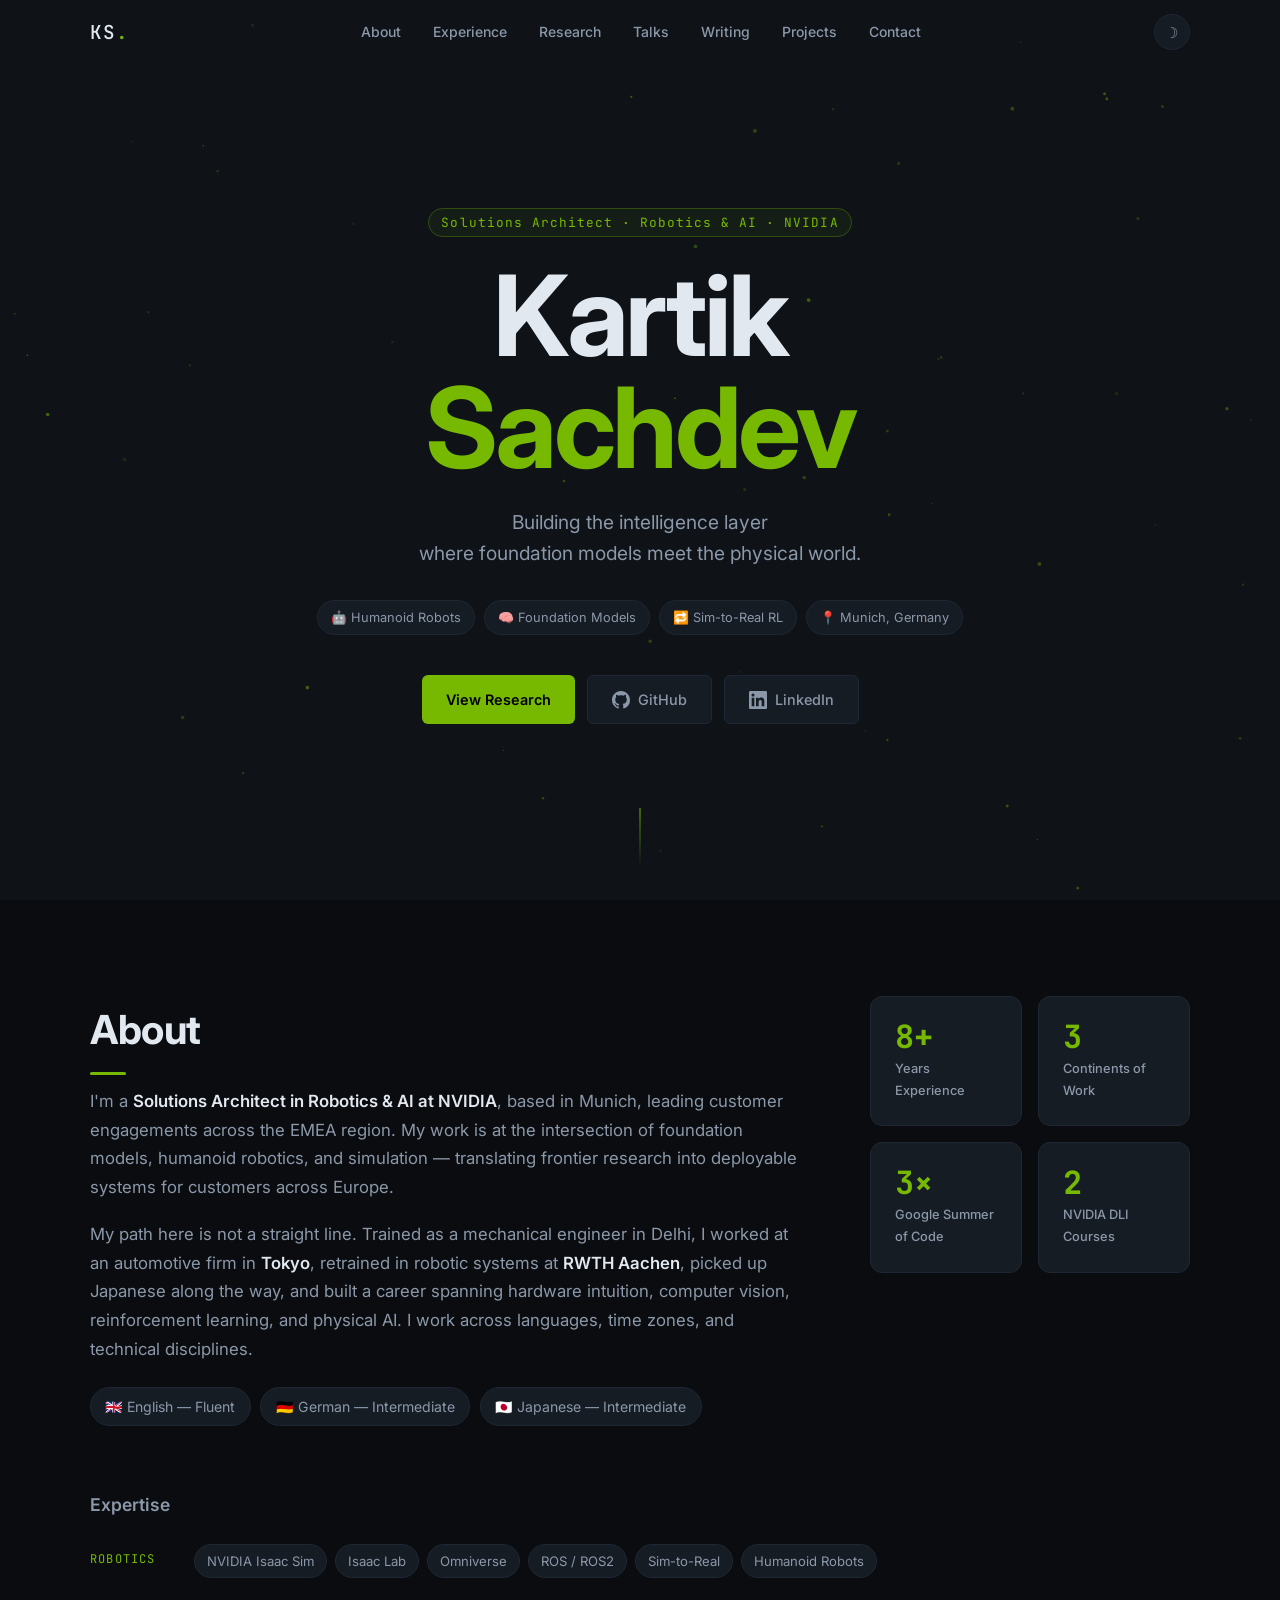
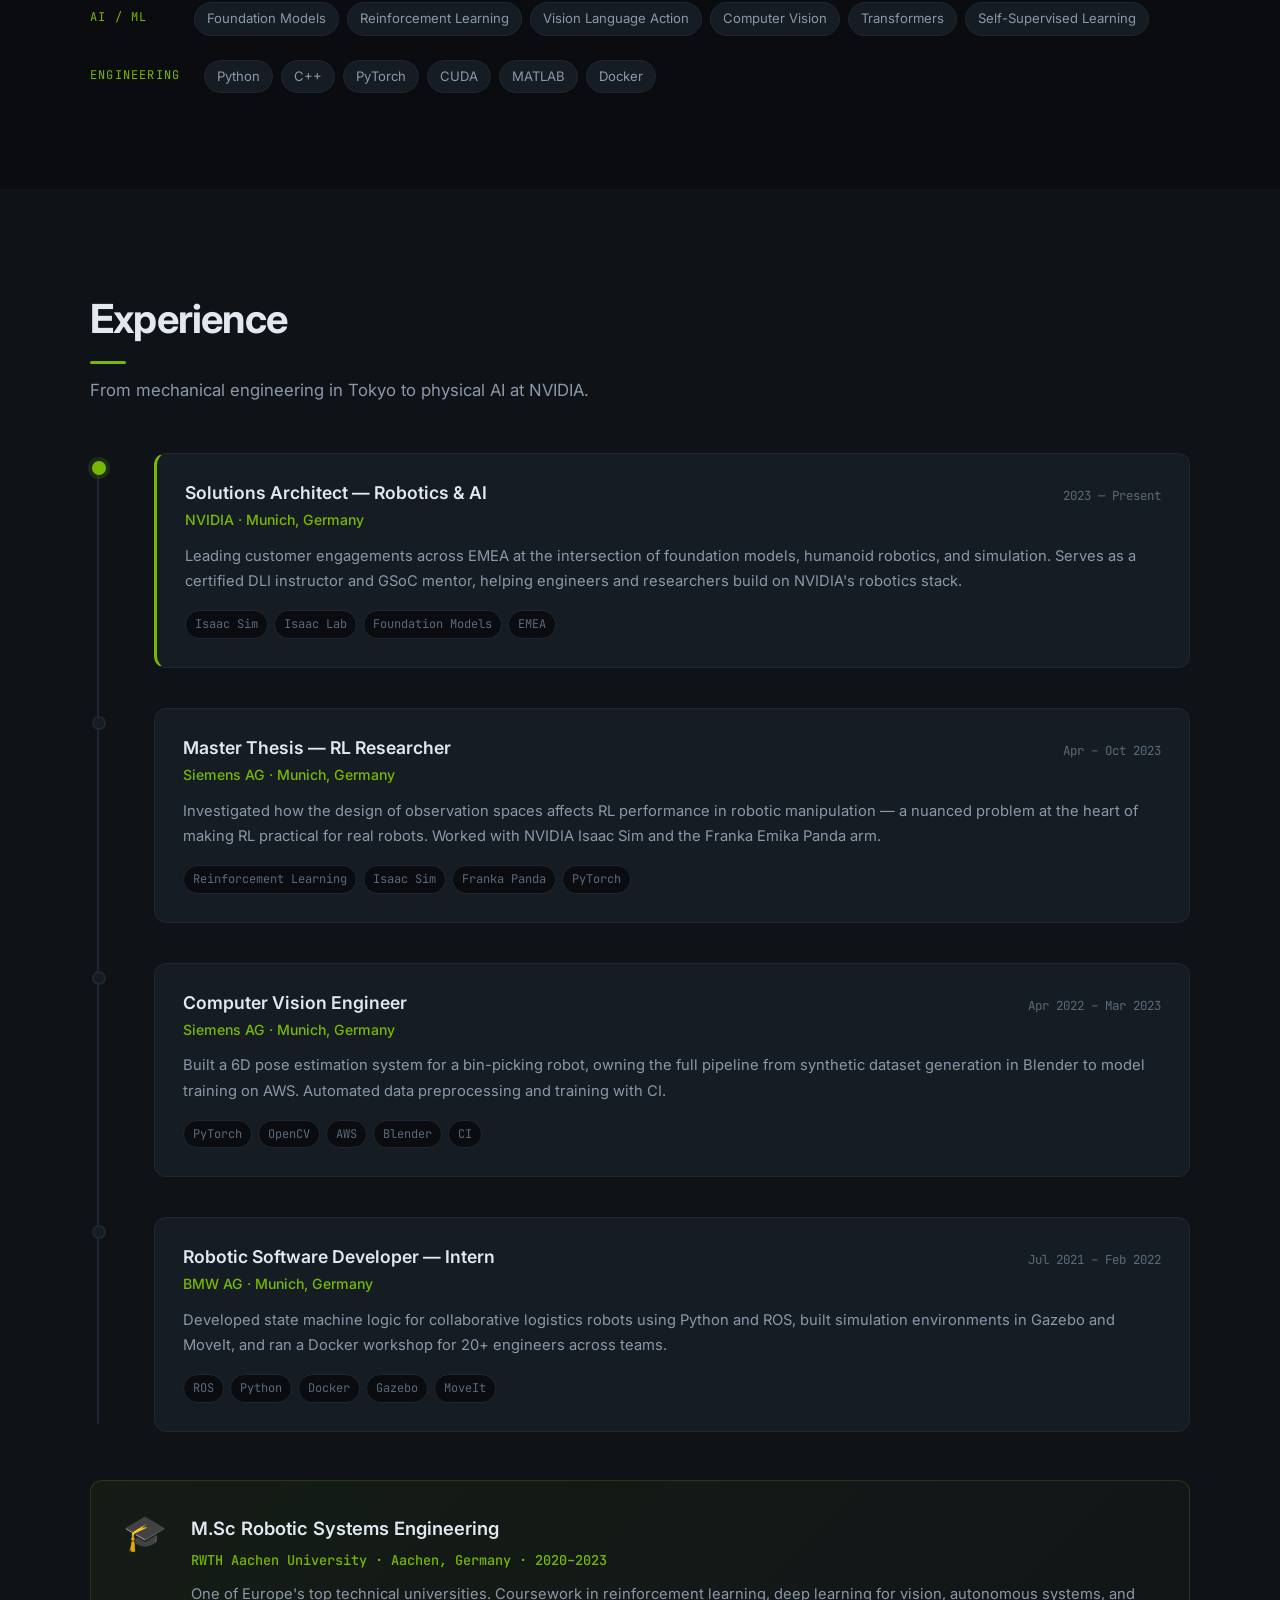
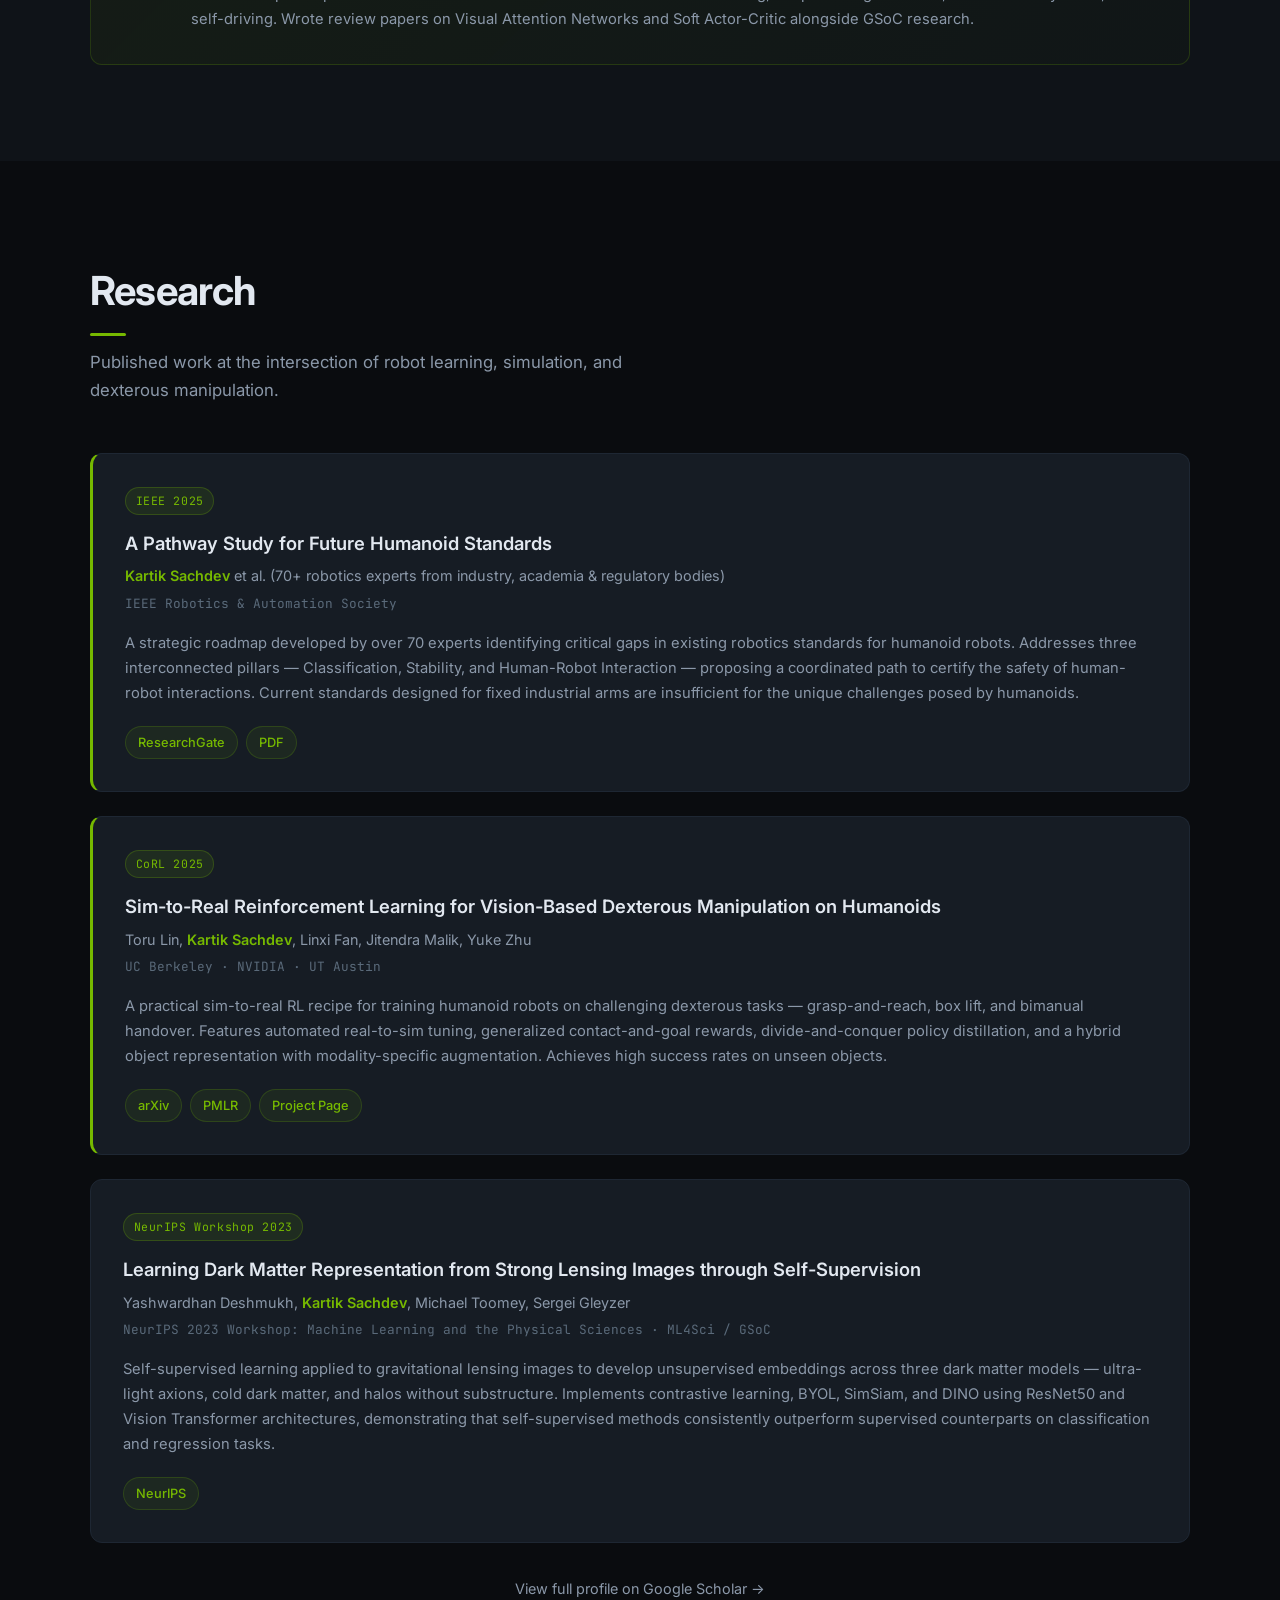
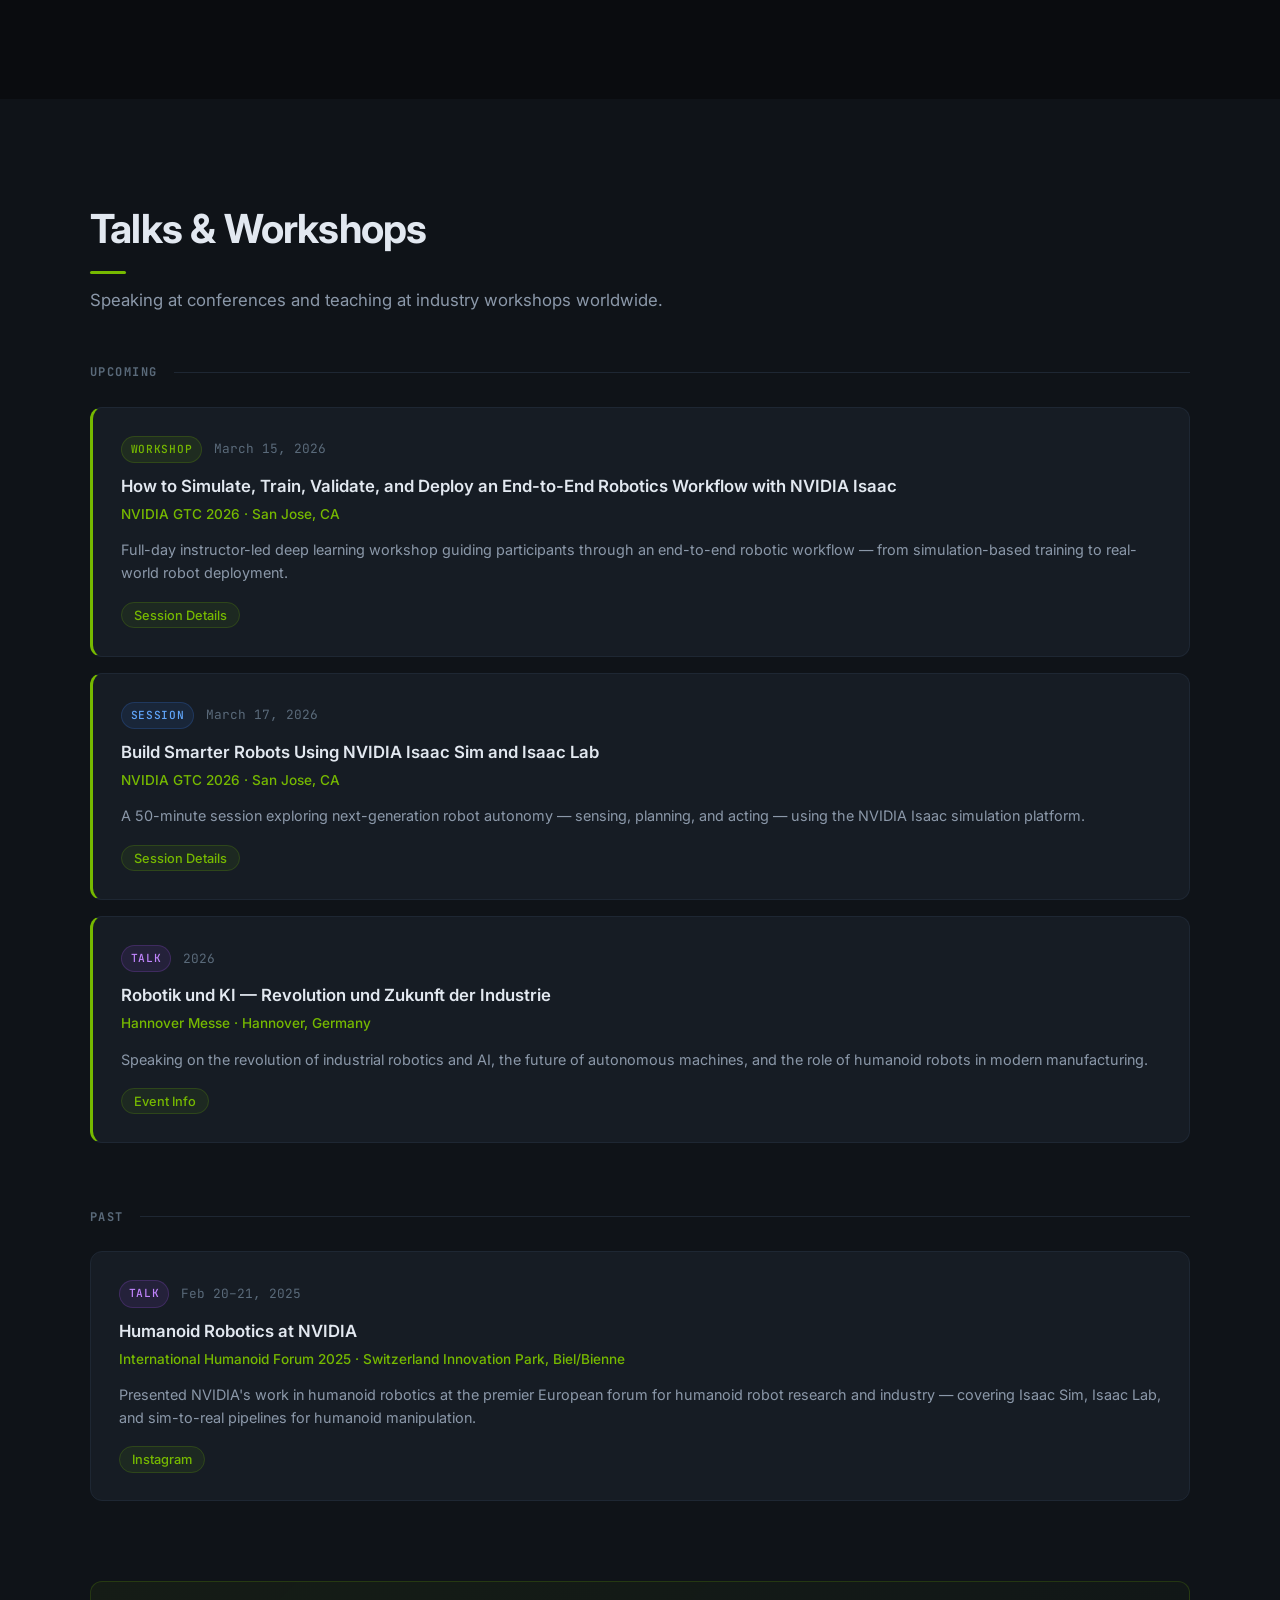
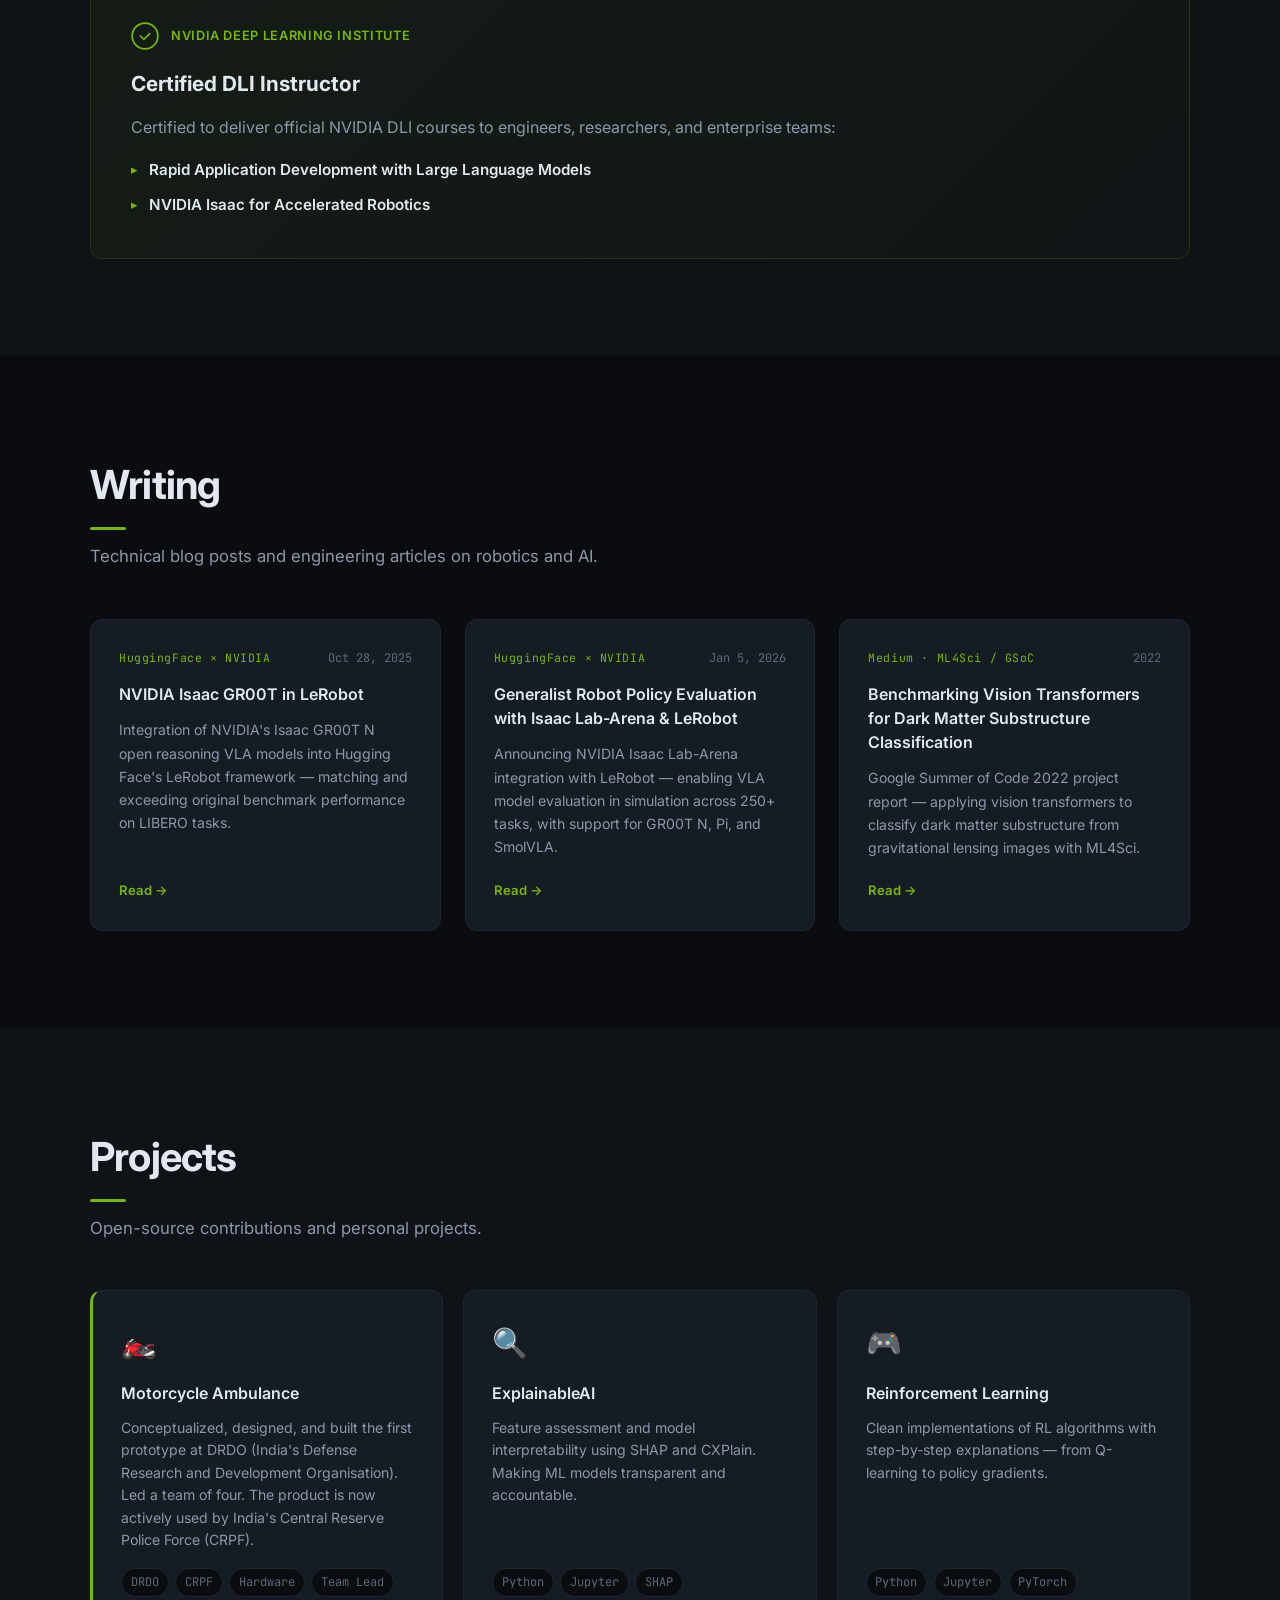
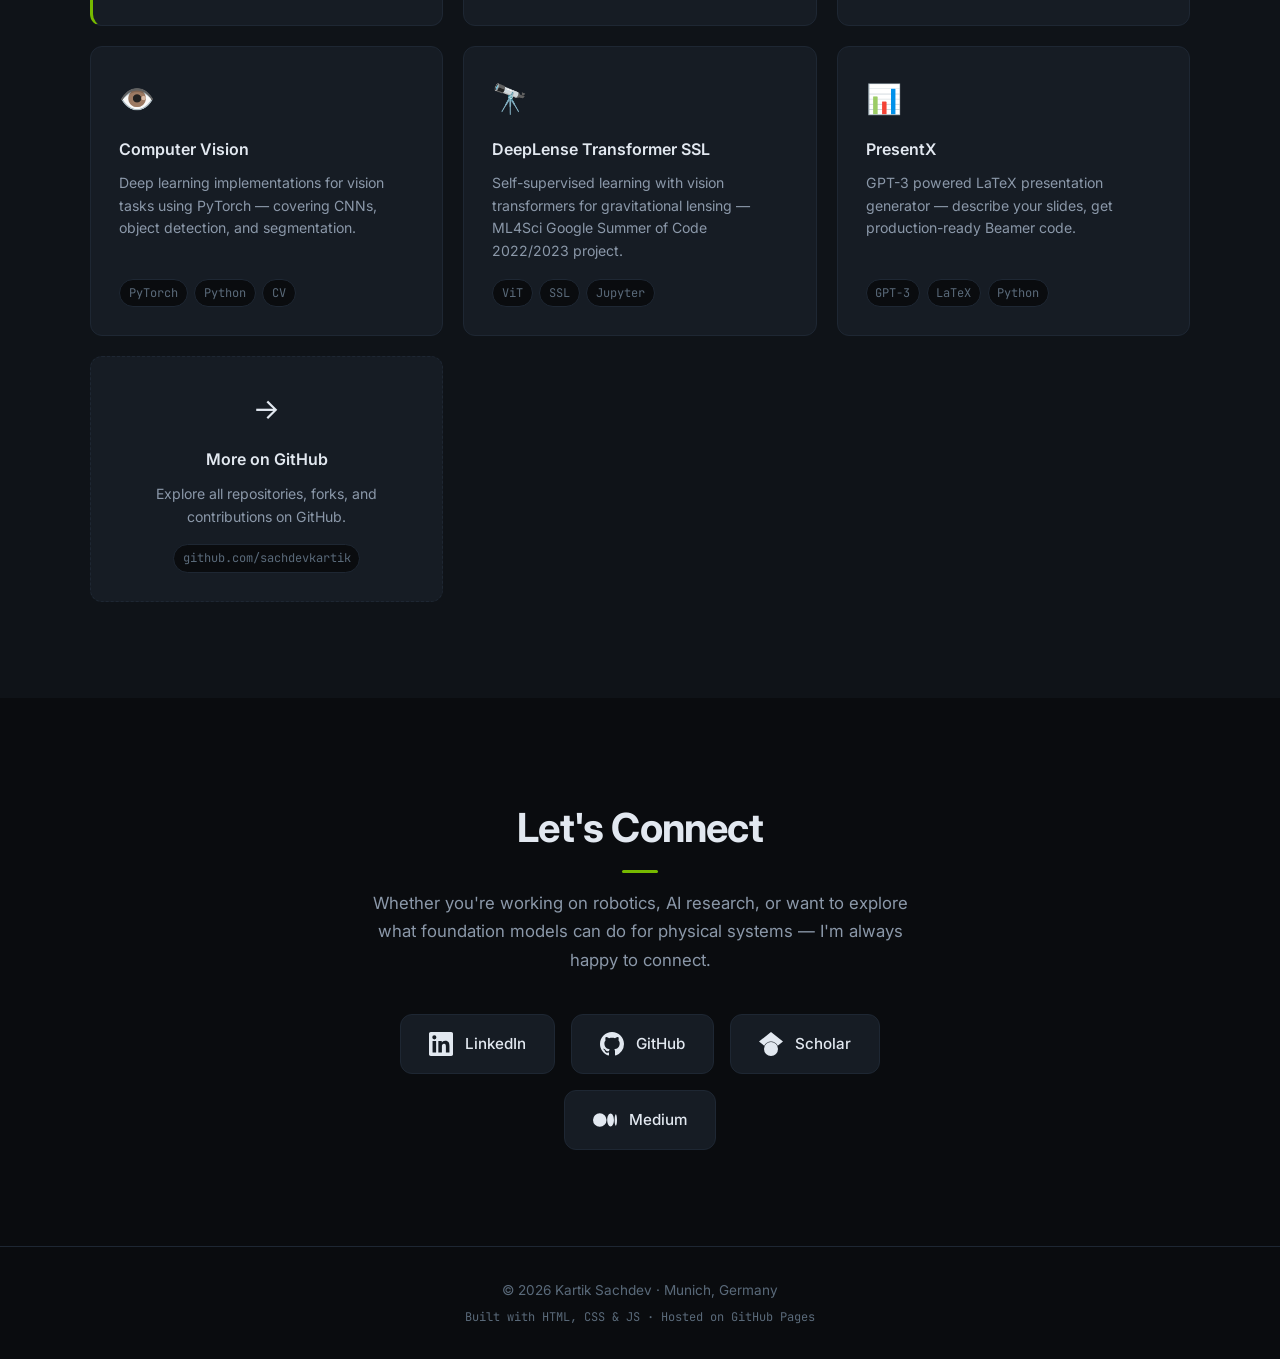
==== index.html @ 6de70bce "Add SEO meta tags, sitemap, robots.txt" ====
<!DOCTYPE html>
<html lang="en">
<head>
  <meta charset="UTF-8" />
  <meta name="viewport" content="width=device-width, initial-scale=1.0" />
  <title>Kartik Sachdev — Robotics & AI at NVIDIA</title>
  <meta name="description" content="Kartik Sachdev — Solutions Architect in Robotics & AI at NVIDIA. Researcher, speaker, and builder working on humanoid robots and foundation models for physical AI." />

  <!-- ── Google Search Console verification ───────────────
       Replace the content value below with your own key from
       https://search.google.com/search-console → Add Property → HTML tag
  ─────────────────────────────────────────────────────── -->
  <!-- <meta name="google-site-verification" content="REPLACE_WITH_YOUR_KEY" /> -->

  <!-- ── Canonical URL ──────────────────────────────────── -->
  <link rel="canonical" href="https://sachdevkartik.github.io/" />

  <!-- ── Open Graph (LinkedIn / Slack / WhatsApp previews) -->
  <meta property="og:type"        content="website" />
  <meta property="og:url"         content="https://sachdevkartik.github.io/" />
  <meta property="og:title"       content="Kartik Sachdev — Robotics & AI at NVIDIA" />
  <meta property="og:description" content="Solutions Architect in Robotics & AI at NVIDIA. Researcher, speaker, and builder working on humanoid robots and foundation models for physical AI." />
  <meta property="og:site_name"   content="Kartik Sachdev" />

  <!-- ── Twitter / X card ───────────────────────────────── -->
  <meta name="twitter:card"        content="summary" />
  <meta name="twitter:title"       content="Kartik Sachdev — Robotics & AI at NVIDIA" />
  <meta name="twitter:description" content="Solutions Architect in Robotics & AI at NVIDIA. Researcher and speaker on humanoid robots and foundation models for physical AI." />

  <!-- ── Robots: allow everything ───────────────────────── -->
  <meta name="robots" content="index, follow" />

  <!-- ── Structured Data (JSON-LD) ──────────────────────── -->
  <script type="application/ld+json">
  {
    "@context": "https://schema.org",
    "@type": "Person",
    "name": "Kartik Sachdev",
    "url": "https://sachdevkartik.github.io/",
    "jobTitle": "Solutions Architect — Robotics & AI",
    "worksFor": { "@type": "Organization", "name": "NVIDIA" },
    "alumniOf": { "@type": "CollegeOrUniversity", "name": "RWTH Aachen University" },
    "sameAs": [
      "https://de.linkedin.com/in/sachdevkartik",
      "https://github.com/sachdevkartik",
      "https://scholar.google.de/citations?user=54YAhXMAAAAJ"
    ],
    "knowsAbout": ["Robotics", "Foundation Models", "Reinforcement Learning", "Computer Vision", "Humanoid Robots", "NVIDIA Isaac"]
  }
  </script>

  <script>const t=localStorage.getItem('theme');if(t)document.documentElement.setAttribute('data-theme',t);</script>
  <link rel="stylesheet" href="assets/css/base.css">
  <link rel="stylesheet" href="assets/css/nav.css">
  <link rel="stylesheet" href="assets/css/hero.css">
  <link rel="stylesheet" href="assets/css/about.css">
  <link rel="stylesheet" href="assets/css/experience.css">
  <link rel="stylesheet" href="assets/css/research.css">
  <link rel="stylesheet" href="assets/css/talks.css">
  <link rel="stylesheet" href="assets/css/writing.css">
  <link rel="stylesheet" href="assets/css/projects.css">
  <link rel="stylesheet" href="assets/css/contact.css">
  <link rel="stylesheet" href="assets/css/animations.css">
  <link rel="preconnect" href="https://fonts.googleapis.com" />
  <link rel="preconnect" href="https://fonts.gstatic.com" crossorigin />
  <link href="https://fonts.googleapis.com/css2?family=Inter:wght@300;400;500;600;700&family=JetBrains+Mono:wght@400;500&display=swap" rel="stylesheet" />
</head>
<body>

  <!-- NAV -->
  <nav id="navbar">
    <div class="nav-inner">
      <span class="nav-logo">KS<span class="dot">.</span></span>
      <ul class="nav-links">
        <li><a href="#about">About</a></li>
        <li><a href="#experience">Experience</a></li>
        <li><a href="#research">Research</a></li>
        <li><a href="#talks">Talks</a></li>
        <li><a href="#writing">Writing</a></li>
        <li><a href="#projects">Projects</a></li>
        <li><a href="#contact">Contact</a></li>
      </ul>
      <button class="theme-toggle" aria-label="toggle theme"><span class="theme-icon">☽</span></button>
      <button class="nav-toggle" aria-label="toggle menu">
        <span></span><span></span><span></span>
      </button>
    </div>
  </nav>

  <!-- HERO -->
  <section id="hero">
    <div class="hero-bg">
      <canvas id="particles"></canvas>
    </div>
    <div class="hero-content">
      <p class="hero-eyebrow"><span class="tag">Solutions Architect · Robotics &amp; AI · NVIDIA</span></p>
      <h1>Kartik<br /><span class="accent">Sachdev</span></h1>
      <p class="hero-sub">Building the intelligence layer<br />where foundation models meet the physical world.</p>
      <div class="hero-chips">
        <span>🤖 Humanoid Robots</span>
        <span>🧠 Foundation Models</span>
        <span>🔁 Sim-to-Real RL</span>
        <span>📍 Munich, Germany</span>
      </div>
      <div class="hero-cta">
        <a href="#research" class="btn-primary">View Research</a>
        <a href="https://github.com/sachdevkartik" target="_blank" rel="noopener" class="btn-ghost">
          <svg width="18" height="18" viewBox="0 0 24 24" fill="currentColor"><path d="M12 0C5.37 0 0 5.37 0 12c0 5.31 3.435 9.795 8.205 11.385.6.105.825-.255.825-.57 0-.285-.015-1.23-.015-2.235-3.015.555-3.795-.735-4.035-1.41-.135-.345-.72-1.41-1.23-1.695-.42-.225-1.02-.78-.015-.795.945-.015 1.62.87 1.845 1.23 1.08 1.815 2.805 1.305 3.495.99.105-.78.42-1.305.765-1.605-2.67-.3-5.46-1.335-5.46-5.925 0-1.305.465-2.385 1.23-3.225-.12-.3-.54-1.53.12-3.18 0 0 1.005-.315 3.3 1.23.96-.27 1.98-.405 3-.405s2.04.135 3 .405c2.295-1.56 3.3-1.23 3.3-1.23.66 1.65.24 2.88.12 3.18.765.84 1.23 1.905 1.23 3.225 0 4.605-2.805 5.625-5.475 5.925.435.375.81 1.095.81 2.22 0 1.605-.015 2.895-.015 3.3 0 .315.225.69.825.57A12.02 12.02 0 0 0 24 12c0-6.63-5.37-12-12-12z"/></svg>
          GitHub
        </a>
        <a href="https://de.linkedin.com/in/sachdevkartik" target="_blank" rel="noopener" class="btn-ghost">
          <svg width="18" height="18" viewBox="0 0 24 24" fill="currentColor"><path d="M20.447 20.452h-3.554v-5.569c0-1.328-.027-3.037-1.852-3.037-1.853 0-2.136 1.445-2.136 2.939v5.667H9.351V9h3.414v1.561h.046c.477-.9 1.637-1.85 3.37-1.85 3.601 0 4.267 2.37 4.267 5.455v6.286zM5.337 7.433a2.062 2.062 0 0 1-2.063-2.065 2.064 2.064 0 1 1 2.063 2.065zm1.782 13.019H3.555V9h3.564v11.452zM22.225 0H1.771C.792 0 0 .774 0 1.729v20.542C0 23.227.792 24 1.771 24h20.451C23.2 24 24 23.227 24 22.271V1.729C24 .774 23.2 0 22.222 0h.003z"/></svg>
          LinkedIn
        </a>
      </div>
    </div>
    <div class="scroll-indicator">
      <div class="scroll-line"></div>
    </div>
  </section>

  <!-- ABOUT -->
  <section id="about">
    <div class="container">
      <div class="about-grid">
        <div class="about-text">
          <h2 class="section-title">About</h2>
          <p>I'm a <strong>Solutions Architect in Robotics &amp; AI at NVIDIA</strong>, based in Munich, leading customer engagements across the EMEA region. My work is at the intersection of foundation models, humanoid robotics, and simulation — translating frontier research into deployable systems for customers across Europe.</p>
          <p>My path here is not a straight line. Trained as a mechanical engineer in Delhi, I worked at an automotive firm in <strong>Tokyo</strong>, retrained in robotic systems at <strong>RWTH Aachen</strong>, picked up Japanese along the way, and built a career spanning hardware intuition, computer vision, reinforcement learning, and physical AI. I work across languages, time zones, and technical disciplines.</p>
          <div class="lang-row">
            <span class="lang-pill">🇬🇧 English — Fluent</span>
            <span class="lang-pill">🇩🇪 German — Intermediate</span>
            <span class="lang-pill">🇯🇵 Japanese — Intermediate</span>
          </div>
        </div>
        <div class="about-stats">
          <div class="stat-card"><span class="stat-num">8+</span><span class="stat-label">Years Experience</span></div>
          <div class="stat-card"><span class="stat-num">3</span><span class="stat-label">Continents of Work</span></div>
          <div class="stat-card"><span class="stat-num">3×</span><span class="stat-label">Google Summer of Code</span></div>
          <div class="stat-card"><span class="stat-num">2</span><span class="stat-label">NVIDIA DLI Courses</span></div>
        </div>
      </div>

      <div class="skills-section">
        <h3>Expertise</h3>
        <div class="skills-grid">
          <div class="skill-group">
            <span class="skill-category">Robotics</span>
            <div class="skill-tags">
              <span>NVIDIA Isaac Sim</span>
              <span>Isaac Lab</span>
              <span>Omniverse</span>
              <span>ROS / ROS2</span>
              <span>Sim-to-Real</span>
              <span>Humanoid Robots</span>
            </div>
          </div>
          <div class="skill-group">
            <span class="skill-category">AI / ML</span>
            <div class="skill-tags">
              <span>Foundation Models</span>
              <span>Reinforcement Learning</span>
              <span>Vision Language Action</span>
              <span>Computer Vision</span>
              <span>Transformers</span>
              <span>Self-Supervised Learning</span>
            </div>
          </div>
          <div class="skill-group">
            <span class="skill-category">Engineering</span>
            <div class="skill-tags">
              <span>Python</span>
              <span>C++</span>
              <span>PyTorch</span>
              <span>CUDA</span>
              <span>MATLAB</span>
              <span>Docker</span>
            </div>
          </div>
        </div>
      </div>
    </div>
  </section>

  <!-- EXPERIENCE -->
  <section id="experience">
    <div class="container">
      <h2 class="section-title">Experience</h2>
      <p class="section-sub">From mechanical engineering in Tokyo to physical AI at NVIDIA.</p>

      <div class="exp-timeline">

        <div class="exp-item current">
          <div class="exp-dot"></div>
          <div class="exp-content">
            <div class="exp-header">
              <div>
                <h3>Solutions Architect — Robotics &amp; AI</h3>
                <p class="exp-company">NVIDIA · Munich, Germany</p>
              </div>
              <span class="exp-date">2023 — Present</span>
            </div>
            <p class="exp-desc">Leading customer engagements across EMEA at the intersection of foundation models, humanoid robotics, and simulation. Serves as a certified DLI instructor and GSoC mentor, helping engineers and researchers build on NVIDIA's robotics stack.</p>
            <div class="exp-tags"><span>Isaac Sim</span><span>Isaac Lab</span><span>Foundation Models</span><span>EMEA</span></div>
          </div>
        </div>

        <div class="exp-item">
          <div class="exp-dot"></div>
          <div class="exp-content">
            <div class="exp-header">
              <div>
                <h3>Master Thesis — RL Researcher</h3>
                <p class="exp-company">Siemens AG · Munich, Germany</p>
              </div>
              <span class="exp-date">Apr – Oct 2023</span>
            </div>
            <p class="exp-desc">Investigated how the design of observation spaces affects RL performance in robotic manipulation — a nuanced problem at the heart of making RL practical for real robots. Worked with NVIDIA Isaac Sim and the Franka Emika Panda arm.</p>
            <div class="exp-tags"><span>Reinforcement Learning</span><span>Isaac Sim</span><span>Franka Panda</span><span>PyTorch</span></div>
          </div>
        </div>

        <div class="exp-item">
          <div class="exp-dot"></div>
          <div class="exp-content">
            <div class="exp-header">
              <div>
                <h3>Computer Vision Engineer</h3>
                <p class="exp-company">Siemens AG · Munich, Germany</p>
              </div>
              <span class="exp-date">Apr 2022 – Mar 2023</span>
            </div>
            <p class="exp-desc">Built a 6D pose estimation system for a bin-picking robot, owning the full pipeline from synthetic dataset generation in Blender to model training on AWS. Automated data preprocessing and training with CI.</p>
            <div class="exp-tags"><span>PyTorch</span><span>OpenCV</span><span>AWS</span><span>Blender</span><span>CI</span></div>
          </div>
        </div>

        <div class="exp-item">
          <div class="exp-dot"></div>
          <div class="exp-content">
            <div class="exp-header">
              <div>
                <h3>Robotic Software Developer — Intern</h3>
                <p class="exp-company">BMW AG · Munich, Germany</p>
              </div>
              <span class="exp-date">Jul 2021 – Feb 2022</span>
            </div>
            <p class="exp-desc">Developed state machine logic for collaborative logistics robots using Python and ROS, built simulation environments in Gazebo and MoveIt, and ran a Docker workshop for 20+ engineers across teams.</p>
            <div class="exp-tags"><span>ROS</span><span>Python</span><span>Docker</span><span>Gazebo</span><span>MoveIt</span></div>
          </div>
        </div>

      </div>

      <!-- Education card -->
      <div class="edu-card">
        <div class="edu-icon">🎓</div>
        <div class="edu-content">
          <h3>M.Sc Robotic Systems Engineering</h3>
          <p class="edu-school">RWTH Aachen University · Aachen, Germany · 2020–2023</p>
          <p class="edu-desc">One of Europe's top technical universities. Coursework in reinforcement learning, deep learning for vision, autonomous systems, and self-driving. Wrote review papers on Visual Attention Networks and Soft Actor-Critic alongside GSoC research.</p>
        </div>
      </div>

    </div>
  </section>

  <!-- RESEARCH -->
  <section id="research">
    <div class="container">
      <h2 class="section-title">Research</h2>
      <p class="section-sub">Published work at the intersection of robot learning, simulation, and dexterous manipulation.</p>

      <div class="papers-list">

        <article class="paper-card featured">
          <div class="paper-badge">IEEE 2025</div>
          <h3>A Pathway Study for Future Humanoid Standards</h3>
          <p class="paper-authors"><strong>Kartik Sachdev</strong> et al. (70+ robotics experts from industry, academia &amp; regulatory bodies)</p>
          <p class="paper-affil">IEEE Robotics &amp; Automation Society</p>
          <p class="paper-abstract">A strategic roadmap developed by over 70 experts identifying critical gaps in existing robotics standards for humanoid robots. Addresses three interconnected pillars — Classification, Stability, and Human-Robot Interaction — proposing a coordinated path to certify the safety of human-robot interactions. Current standards designed for fixed industrial arms are insufficient for the unique challenges posed by humanoids.</p>
          <div class="paper-links">
            <a href="https://www.researchgate.net/publication/395796123_A_Pathway_Study_for_Future_Humanoid_Standards" target="_blank" rel="noopener" class="pill-link">ResearchGate</a>
            <a href="https://www.therobotreport.com/wp-content/uploads/2025/09/IEEE-Humanoid-Report-of-Future-Standards-Development.pdf" target="_blank" rel="noopener" class="pill-link">PDF</a>
          </div>
        </article>

        <article class="paper-card featured">
          <div class="paper-badge">CoRL 2025</div>
          <h3>Sim-to-Real Reinforcement Learning for Vision-Based Dexterous Manipulation on Humanoids</h3>
          <p class="paper-authors">Toru Lin, <strong>Kartik Sachdev</strong>, Linxi Fan, Jitendra Malik, Yuke Zhu</p>
          <p class="paper-affil">UC Berkeley · NVIDIA · UT Austin</p>
          <p class="paper-abstract">A practical sim-to-real RL recipe for training humanoid robots on challenging dexterous tasks — grasp-and-reach, box lift, and bimanual handover. Features automated real-to-sim tuning, generalized contact-and-goal rewards, divide-and-conquer policy distillation, and a hybrid object representation with modality-specific augmentation. Achieves high success rates on unseen objects.</p>
          <div class="paper-links">
            <a href="https://arxiv.org/abs/2502.20396" target="_blank" rel="noopener" class="pill-link">arXiv</a>
            <a href="https://proceedings.mlr.press/v305/lin25c.html" target="_blank" rel="noopener" class="pill-link">PMLR</a>
            <a href="https://toruowo.github.io/recipe/" target="_blank" rel="noopener" class="pill-link">Project Page</a>
          </div>
        </article>

        <article class="paper-card">
          <div class="paper-badge">NeurIPS Workshop 2023</div>
          <h3>Learning Dark Matter Representation from Strong Lensing Images through Self-Supervision</h3>
          <p class="paper-authors">Yashwardhan Deshmukh, <strong>Kartik Sachdev</strong>, Michael Toomey, Sergei Gleyzer</p>
          <p class="paper-affil">NeurIPS 2023 Workshop: Machine Learning and the Physical Sciences · ML4Sci / GSoC</p>
          <p class="paper-abstract">Self-supervised learning applied to gravitational lensing images to develop unsupervised embeddings across three dark matter models — ultra-light axions, cold dark matter, and halos without substructure. Implements contrastive learning, BYOL, SimSiam, and DINO using ResNet50 and Vision Transformer architectures, demonstrating that self-supervised methods consistently outperform supervised counterparts on classification and regression tasks.</p>
          <div class="paper-links">
            <a href="https://neurips.cc/virtual/2023/76240" target="_blank" rel="noopener" class="pill-link">NeurIPS</a>
          </div>
        </article>

      </div>

      <div class="scholar-link">
        <a href="https://scholar.google.de/citations?user=54YAhXMAAAAJ&hl=en" target="_blank" rel="noopener">
          View full profile on Google Scholar →
        </a>
      </div>
    </div>
  </section>

  <!-- TALKS & WORKSHOPS -->
  <section id="talks">
    <div class="container">
      <h2 class="section-title">Talks &amp; Workshops</h2>
      <p class="section-sub">Speaking at conferences and teaching at industry workshops worldwide.</p>

      <div class="talks-timeline">

        <div class="talk-group">
          <h3 class="talk-group-label">Upcoming</h3>

          <div class="talk-card upcoming">
            <div class="talk-meta">
              <span class="talk-type workshop">Workshop</span>
              <span class="talk-date">March 15, 2026</span>
            </div>
            <h4>How to Simulate, Train, Validate, and Deploy an End-to-End Robotics Workflow with NVIDIA Isaac</h4>
            <p class="talk-venue">NVIDIA GTC 2026 · San Jose, CA</p>
            <p class="talk-desc">Full-day instructor-led deep learning workshop guiding participants through an end-to-end robotic workflow — from simulation-based training to real-world robot deployment.</p>
            <a href="https://www.nvidia.com/gtc/session-catalog/sessions/gtc26-dliw82273/" target="_blank" rel="noopener" class="pill-link">Session Details</a>
          </div>

          <div class="talk-card upcoming">
            <div class="talk-meta">
              <span class="talk-type session">Session</span>
              <span class="talk-date">March 17, 2026</span>
            </div>
            <h4>Build Smarter Robots Using NVIDIA Isaac Sim and Isaac Lab</h4>
            <p class="talk-venue">NVIDIA GTC 2026 · San Jose, CA</p>
            <p class="talk-desc">A 50-minute session exploring next-generation robot autonomy — sensing, planning, and acting — using the NVIDIA Isaac simulation platform.</p>
            <a href="https://www.nvidia.com/gtc/session-catalog/sessions/gtc26-cwes81568/" target="_blank" rel="noopener" class="pill-link">Session Details</a>
          </div>

          <div class="talk-card upcoming">
            <div class="talk-meta">
              <span class="talk-type talk">Talk</span>
              <span class="talk-date">2026</span>
            </div>
            <h4>Robotik und KI — Revolution und Zukunft der Industrie</h4>
            <p class="talk-venue">Hannover Messe · Hannover, Germany</p>
            <p class="talk-desc">Speaking on the revolution of industrial robotics and AI, the future of autonomous machines, and the role of humanoid robots in modern manufacturing.</p>
            <a href="https://www.hannovermesse.de/de/news/news-fachartikel/robotik-und-ki-revolution-und-zukunft-der-industrie" target="_blank" rel="noopener" class="pill-link">Event Info</a>
          </div>
        </div>

        <div class="talk-group">
          <h3 class="talk-group-label">Past</h3>

          <div class="talk-card">
            <div class="talk-meta">
              <span class="talk-type talk">Talk</span>
              <span class="talk-date">Feb 20–21, 2025</span>
            </div>
            <h4>Humanoid Robotics at NVIDIA</h4>
            <p class="talk-venue">International Humanoid Forum 2025 · Switzerland Innovation Park, Biel/Bienne</p>
            <p class="talk-desc">Presented NVIDIA's work in humanoid robotics at the premier European forum for humanoid robot research and industry — covering Isaac Sim, Isaac Lab, and sim-to-real pipelines for humanoid manipulation.</p>
            <a href="https://www.instagram.com/p/DGVOksRP9yw/" target="_blank" rel="noopener" class="pill-link">Instagram</a>
          </div>
        </div>

      </div>

      <!-- DLI Instructor -->
      <div class="dli-section">
        <div class="dli-badge">
          <svg width="28" height="28" viewBox="0 0 24 24" fill="none"><circle cx="12" cy="12" r="11" stroke="#76b900" stroke-width="1.5"/><path d="M8 12l3 3 5-5" stroke="#76b900" stroke-width="1.5" stroke-linecap="round" stroke-linejoin="round"/></svg>
          <span>NVIDIA Deep Learning Institute</span>
        </div>
        <h3>Certified DLI Instructor</h3>
        <p>Certified to deliver official NVIDIA DLI courses to engineers, researchers, and enterprise teams:</p>
        <ul>
          <li><strong>Rapid Application Development with Large Language Models</strong></li>
          <li><strong>NVIDIA Isaac for Accelerated Robotics</strong></li>
        </ul>
      </div>

    </div>
  </section>

  <!-- WRITING -->
  <section id="writing">
    <div class="container">
      <h2 class="section-title">Writing</h2>
      <p class="section-sub">Technical blog posts and engineering articles on robotics and AI.</p>

      <div class="posts-grid">

        <a href="https://huggingface.co/blog/nvidia/nvidia-isaac-gr00t-in-lerobot" target="_blank" rel="noopener" class="post-card">
          <div class="post-meta">
            <span class="post-source">HuggingFace × NVIDIA</span>
            <span class="post-date">Oct 28, 2025</span>
          </div>
          <h3>NVIDIA Isaac GR00T in LeRobot</h3>
          <p>Integration of NVIDIA's Isaac GR00T N open reasoning VLA models into Hugging Face's LeRobot framework — matching and exceeding original benchmark performance on LIBERO tasks.</p>
          <span class="post-arrow">Read →</span>
        </a>

        <a href="https://huggingface.co/blog/nvidia/generalist-robotpolicy-eval-isaaclab-arena-lerobot" target="_blank" rel="noopener" class="post-card">
          <div class="post-meta">
            <span class="post-source">HuggingFace × NVIDIA</span>
            <span class="post-date">Jan 5, 2026</span>
          </div>
          <h3>Generalist Robot Policy Evaluation with Isaac Lab-Arena &amp; LeRobot</h3>
          <p>Announcing NVIDIA Isaac Lab-Arena integration with LeRobot — enabling VLA model evaluation in simulation across 250+ tasks, with support for GR00T N, Pi, and SmolVLA.</p>
          <span class="post-arrow">Read →</span>
        </a>

        <a href="https://medium.com/@sachdev.kartik25/benchmarking-vision-transformers-for-classification-of-dark-matter-substructure-gsoc-2022-with-6ec7711cc32d" target="_blank" rel="noopener" class="post-card">
          <div class="post-meta">
            <span class="post-source">Medium · ML4Sci / GSoC</span>
            <span class="post-date">2022</span>
          </div>
          <h3>Benchmarking Vision Transformers for Dark Matter Substructure Classification</h3>
          <p>Google Summer of Code 2022 project report — applying vision transformers to classify dark matter substructure from gravitational lensing images with ML4Sci.</p>
          <span class="post-arrow">Read →</span>
        </a>

      </div>
    </div>
  </section>

  <!-- PROJECTS -->
  <section id="projects">
    <div class="container">
      <h2 class="section-title">Projects</h2>
      <p class="section-sub">Open-source contributions and personal projects.</p>

      <div class="projects-grid">

        <div class="project-card featured-project">
          <div class="project-icon">🏍️</div>
          <h3>Motorcycle Ambulance</h3>
          <p>Conceptualized, designed, and built the first prototype at DRDO (India's Defense Research and Development Organisation). Led a team of four. The product is now actively used by India's Central Reserve Police Force (CRPF).</p>
          <div class="project-tags"><span>DRDO</span><span>CRPF</span><span>Hardware</span><span>Team Lead</span></div>
        </div>

        <a href="https://github.com/sachdevkartik/ExplainableAI" target="_blank" rel="noopener" class="project-card">
          <div class="project-icon">🔍</div>
          <h3>ExplainableAI</h3>
          <p>Feature assessment and model interpretability using SHAP and CXPlain. Making ML models transparent and accountable.</p>
          <div class="project-tags"><span>Python</span><span>Jupyter</span><span>SHAP</span></div>
        </a>

        <a href="https://github.com/sachdevkartik/Reinforcement-Learning" target="_blank" rel="noopener" class="project-card">
          <div class="project-icon">🎮</div>
          <h3>Reinforcement Learning</h3>
          <p>Clean implementations of RL algorithms with step-by-step explanations — from Q-learning to policy gradients.</p>
          <div class="project-tags"><span>Python</span><span>Jupyter</span><span>PyTorch</span></div>
        </a>

        <a href="https://github.com/sachdevkartik/Computer-Vision" target="_blank" rel="noopener" class="project-card">
          <div class="project-icon">👁️</div>
          <h3>Computer Vision</h3>
          <p>Deep learning implementations for vision tasks using PyTorch — covering CNNs, object detection, and segmentation.</p>
          <div class="project-tags"><span>PyTorch</span><span>Python</span><span>CV</span></div>
        </a>

        <a href="https://github.com/sachdevkartik/deepLense_transformer_ssl" target="_blank" rel="noopener" class="project-card">
          <div class="project-icon">🔭</div>
          <h3>DeepLense Transformer SSL</h3>
          <p>Self-supervised learning with vision transformers for gravitational lensing — ML4Sci Google Summer of Code 2022/2023 project.</p>
          <div class="project-tags"><span>ViT</span><span>SSL</span><span>Jupyter</span></div>
        </a>

        <a href="https://github.com/sachdevkartik/PresentX" target="_blank" rel="noopener" class="project-card">
          <div class="project-icon">📊</div>
          <h3>PresentX</h3>
          <p>GPT-3 powered LaTeX presentation generator — describe your slides, get production-ready Beamer code.</p>
          <div class="project-tags"><span>GPT-3</span><span>LaTeX</span><span>Python</span></div>
        </a>

        <a href="https://github.com/sachdevkartik" target="_blank" rel="noopener" class="project-card more-card">
          <div class="project-icon">→</div>
          <h3>More on GitHub</h3>
          <p>Explore all repositories, forks, and contributions on GitHub.</p>
          <div class="project-tags"><span>github.com/sachdevkartik</span></div>
        </a>

      </div>
    </div>
  </section>

  <!-- CONTACT -->
  <section id="contact">
    <div class="container">
      <div class="contact-inner">
        <h2 class="section-title">Let's Connect</h2>
        <p>Whether you're working on robotics, AI research, or want to explore what foundation models can do for physical systems — I'm always happy to connect.</p>
        <div class="contact-links">
          <a href="https://de.linkedin.com/in/sachdevkartik" target="_blank" rel="noopener" class="contact-card">
            <svg width="24" height="24" viewBox="0 0 24 24" fill="currentColor"><path d="M20.447 20.452h-3.554v-5.569c0-1.328-.027-3.037-1.852-3.037-1.853 0-2.136 1.445-2.136 2.939v5.667H9.351V9h3.414v1.561h.046c.477-.9 1.637-1.85 3.37-1.85 3.601 0 4.267 2.37 4.267 5.455v6.286zM5.337 7.433a2.062 2.062 0 0 1-2.063-2.065 2.064 2.064 0 1 1 2.063 2.065zm1.782 13.019H3.555V9h3.564v11.452zM22.225 0H1.771C.792 0 0 .774 0 1.729v20.542C0 23.227.792 24 1.771 24h20.451C23.2 24 24 23.227 24 22.271V1.729C24 .774 23.2 0 22.222 0h.003z"/></svg>
            LinkedIn
          </a>
          <a href="https://github.com/sachdevkartik" target="_blank" rel="noopener" class="contact-card">
            <svg width="24" height="24" viewBox="0 0 24 24" fill="currentColor"><path d="M12 0C5.37 0 0 5.37 0 12c0 5.31 3.435 9.795 8.205 11.385.6.105.825-.255.825-.57 0-.285-.015-1.23-.015-2.235-3.015.555-3.795-.735-4.035-1.41-.135-.345-.72-1.41-1.23-1.695-.42-.225-1.02-.78-.015-.795.945-.015 1.62.87 1.845 1.23 1.08 1.815 2.805 1.305 3.495.99.105-.78.42-1.305.765-1.605-2.67-.3-5.46-1.335-5.46-5.925 0-1.305.465-2.385 1.23-3.225-.12-.3-.54-1.53.12-3.18 0 0 1.005-.315 3.3 1.23.96-.27 1.98-.405 3-.405s2.04.135 3 .405c2.295-1.56 3.3-1.23 3.3-1.23.66 1.65.24 2.88.12 3.18.765.84 1.23 1.905 1.23 3.225 0 4.605-2.805 5.625-5.475 5.925.435.375.81 1.095.81 2.22 0 1.605-.015 2.895-.015 3.3 0 .315.225.69.825.57A12.02 12.02 0 0 0 24 12c0-6.63-5.37-12-12-12z"/></svg>
            GitHub
          </a>
          <a href="https://scholar.google.de/citations?user=54YAhXMAAAAJ&hl=en" target="_blank" rel="noopener" class="contact-card">
            <svg width="24" height="24" viewBox="0 0 24 24" fill="currentColor"><path d="M5.242 13.769L0 9.5 12 0l12 9.5-5.242 4.269C17.548 11.249 14.978 9.5 12 9.5c-2.977 0-5.548 1.748-6.758 4.269zM12 10a7 7 0 1 0 0 14 7 7 0 0 0 0-14z"/></svg>
            Scholar
          </a>
          <a href="https://medium.com/@sachdev.kartik25" target="_blank" rel="noopener" class="contact-card">
            <svg width="24" height="24" viewBox="0 0 24 24" fill="currentColor"><path d="M13.54 12a6.8 6.8 0 01-6.77 6.82A6.8 6.8 0 010 12a6.8 6.8 0 016.77-6.82A6.8 6.8 0 0113.54 12zM20.96 12c0 3.54-1.51 6.42-3.38 6.42-1.87 0-3.39-2.88-3.39-6.42s1.52-6.42 3.39-6.42 3.38 2.88 3.38 6.42M24 12c0 3.17-.53 5.75-1.19 5.75-.66 0-1.19-2.58-1.19-5.75s.53-5.75 1.19-5.75C23.47 6.25 24 8.83 24 12z"/></svg>
            Medium
          </a>
        </div>
      </div>
    </div>
  </section>

  <footer>
    <div class="container">
      <p>© 2026 Kartik Sachdev · Munich, Germany</p>
      <p class="footer-sub">Built with HTML, CSS &amp; JS · Hosted on GitHub Pages</p>
    </div>
  </footer>

  <script src="assets/js/particles.js"></script>
  <script src="assets/js/reveal.js"></script>
  <script src="assets/js/nav.js"></script>
</body>
</html>
---- assets/css/base.css ----
/* ─── RESET & BASE ─────────────────────────────────────── */
*, *::before, *::after { box-sizing: border-box; margin: 0; padding: 0; }

:root {
  --bg:        #0a0c0f;
  --bg2:       #0f1318;
  --bg3:       #161c24;
  --border:    #1e2733;
  --accent:    #76b900;
  --accent2:   #5a8f00;
  --text:      #e2e8f0;
  --text2:     #8b98a9;
  --text3:     #5a6a7a;
  --font:      'Inter', system-ui, sans-serif;
  --mono:      'JetBrains Mono', monospace;
  --radius:    12px;
  --radius-sm: 6px;
  --transition: 0.2s ease;
  --shadow:    0 4px 24px rgba(0,0,0,0.4);
  --glow:      0 0 40px rgba(118,185,0,0.08);
}

/* ─── LIGHT MODE ────────────────────────────────────────── */
[data-theme="light"] {
  --bg:        #f5f7fa;
  --bg2:       #edf0f4;
  --bg3:       #e2e7ee;
  --border:    #ccd3dd;
  --accent:    #5a8f00;
  --accent2:   #4a7a00;
  --text:      #111827;
  --text2:     #4b5563;
  --text3:     #9ca3af;
  --shadow:    0 4px 24px rgba(0,0,0,0.1);
  --glow:      0 0 40px rgba(90,143,0,0.12);
}

html { scroll-behavior: smooth; font-size: 16px; }

body {
  background: var(--bg);
  color: var(--text);
  font-family: var(--font);
  line-height: 1.7;
  overflow-x: hidden;
  transition: background 0.3s ease, color 0.3s ease;
}

a { color: inherit; text-decoration: none; }
strong { color: var(--text); font-weight: 600; }

/* ─── SCROLLBAR ────────────────────────────────────────── */
::-webkit-scrollbar { width: 6px; }
::-webkit-scrollbar-track { background: var(--bg); }
::-webkit-scrollbar-thumb { background: var(--bg3); border-radius: 3px; }

/* ─── SECTIONS ─────────────────────────────────────────── */
section { padding: 6rem 2rem; }
section:nth-child(even) { background: var(--bg2); }

.container {
  max-width: 1100px; margin: 0 auto;
}
.section-title {
  font-size: clamp(1.8rem, 4vw, 2.5rem);
  font-weight: 700; letter-spacing: -0.02em;
  margin-bottom: 0.75rem;
}
.section-title::after {
  content: '';
  display: block; width: 36px; height: 3px;
  background: var(--accent); margin-top: 0.5rem;
  border-radius: 2px;
}
.section-sub {
  color: var(--text2); font-size: 1.05rem;
  margin-bottom: 3rem; max-width: 600px;
}
---- assets/css/nav.css ----
/* ─── NAVBAR ───────────────────────────────────────────── */
#navbar {
  position: fixed; top: 0; left: 0; right: 0; z-index: 100;
  padding: 0 2rem;
  transition: background var(--transition), box-shadow var(--transition);
}
#navbar.scrolled {
  background: rgba(10,12,15,0.92);
  backdrop-filter: blur(16px);
  box-shadow: 0 1px 0 var(--border);
}
[data-theme="light"] #navbar.scrolled {
  background: rgba(245,247,250,0.92);
}
.nav-inner {
  max-width: 1100px; margin: 0 auto;
  display: flex; align-items: center; justify-content: space-between;
  height: 64px;
}
.nav-logo {
  font-family: var(--mono);
  font-size: 1.2rem;
  font-weight: 500;
  letter-spacing: 0.05em;
}
.nav-logo .dot { color: var(--accent); }
.nav-links {
  display: flex; gap: 2rem;
  list-style: none;
}
.nav-links a {
  font-size: 0.875rem;
  font-weight: 500;
  color: var(--text2);
  transition: color var(--transition);
}
.nav-links a:hover { color: var(--text); }
/* ─── THEME TOGGLE ──────────────────────────────────────── */
.theme-toggle {
  background: var(--bg3); border: 1px solid var(--border);
  border-radius: 20px; cursor: pointer;
  display: flex; align-items: center; justify-content: center;
  width: 36px; height: 36px;
  color: var(--text2);
  transition: all var(--transition);
  flex-shrink: 0;
}
.theme-toggle:hover { color: var(--text); border-color: var(--text3); }
.theme-icon { font-size: 15px; line-height: 1; }

.nav-toggle {
  display: none;
  flex-direction: column; gap: 5px;
  background: none; border: none; cursor: pointer; padding: 4px;
}
.nav-toggle span {
  display: block; width: 22px; height: 2px;
  background: var(--text2); border-radius: 2px;
  transition: var(--transition);
}
@media (max-width: 768px) {
  .nav-toggle { display: flex; }
  .nav-links {
    display: none; flex-direction: column; gap: 0;
    position: absolute; top: 64px; left: 0; right: 0;
    background: rgba(10,12,15,0.98); backdrop-filter: blur(16px);
    border-bottom: 1px solid var(--border);
    padding: 1rem 0;
  }
  [data-theme="light"] .nav-links { background: rgba(245,247,250,0.98); }
  .nav-links.open { display: flex; }
  .nav-links li a { display: block; padding: 0.75rem 2rem; }
}
---- assets/css/hero.css ----
/* ─── HERO ─────────────────────────────────────────────── */
#hero {
  position: relative; min-height: 100vh;
  display: flex; align-items: center; justify-content: center;
  overflow: hidden;
  padding: 6rem 2rem 4rem;
}
.hero-bg {
  position: absolute; inset: 0; z-index: 0;
}
#particles { width: 100%; height: 100%; }

.hero-content {
  position: relative; z-index: 1;
  text-align: center; max-width: 720px;
  animation: fadeUp 0.8s ease both;
}
.hero-eyebrow { margin-bottom: 1.5rem; }
.tag {
  font-family: var(--mono);
  font-size: 0.8rem;
  color: var(--accent);
  letter-spacing: 0.08em;
  border: 1px solid rgba(118,185,0,0.3);
  padding: 0.3rem 0.8rem;
  border-radius: 20px;
  background: rgba(118,185,0,0.06);
}
#hero h1 {
  font-size: clamp(3.5rem, 10vw, 7rem);
  font-weight: 700;
  line-height: 1.0;
  letter-spacing: -0.03em;
  margin-bottom: 1.5rem;
}
#hero h1 .accent { color: var(--accent); }
.hero-sub {
  font-size: 1.2rem;
  color: var(--text2);
  margin-bottom: 2rem;
  line-height: 1.6;
}
.hero-sub strong { color: var(--text); }
.hero-chips {
  display: flex; flex-wrap: wrap; gap: 0.6rem;
  justify-content: center; margin-bottom: 2.5rem;
}
.hero-chips span {
  font-size: 0.8rem;
  color: var(--text2);
  background: var(--bg3);
  border: 1px solid var(--border);
  padding: 0.35rem 0.8rem;
  border-radius: 20px;
}
.hero-cta {
  display: flex; flex-wrap: wrap; gap: 0.75rem;
  justify-content: center;
}
.btn-primary {
  background: var(--accent); color: #000;
  font-weight: 600; font-size: 0.9rem;
  padding: 0.7rem 1.5rem;
  border-radius: var(--radius-sm);
  transition: background var(--transition), transform var(--transition);
  display: inline-flex; align-items: center; gap: 0.5rem;
}
.btn-primary:hover { background: var(--accent2); transform: translateY(-1px); }
.btn-ghost {
  color: var(--text2); font-weight: 500; font-size: 0.9rem;
  padding: 0.7rem 1.5rem;
  border: 1px solid var(--border);
  border-radius: var(--radius-sm);
  background: var(--bg3);
  transition: all var(--transition);
  display: inline-flex; align-items: center; gap: 0.5rem;
}
.btn-ghost:hover { color: var(--text); border-color: var(--text3); transform: translateY(-1px); }

.scroll-indicator {
  position: absolute; bottom: 2rem; left: 50%; transform: translateX(-50%);
  z-index: 1; display: flex; flex-direction: column; align-items: center;
}
.scroll-line {
  width: 1px; height: 60px;
  background: linear-gradient(to bottom, var(--accent), transparent);
  animation: scrollPulse 2s ease-in-out infinite;
}
@keyframes scrollPulse {
  0%, 100% { opacity: 0.2; transform: scaleY(1); }
  50% { opacity: 0.8; transform: scaleY(1.1); }
}

@keyframes fadeUp {
  from { opacity: 0; transform: translateY(24px); }
  to   { opacity: 1; transform: translateY(0); }
}
---- assets/css/about.css ----
/* ─── ABOUT ────────────────────────────────────────────── */
.about-grid {
  display: grid;
  grid-template-columns: 1fr 320px;
  gap: 4rem; align-items: start;
  margin-bottom: 4rem;
}
.about-text p {
  color: var(--text2);
  margin-bottom: 1.2rem;
  font-size: 1.05rem;
}
.about-text p strong { color: var(--text); }
.about-text blockquote {
  margin-top: 2rem;
  border-left: 3px solid var(--accent);
  padding-left: 1.5rem;
  color: var(--text2);
  font-style: italic;
  font-size: 1.05rem;
}
.about-stats {
  display: grid; grid-template-columns: 1fr 1fr; gap: 1rem;
}
.stat-card {
  background: var(--bg3);
  border: 1px solid var(--border);
  border-radius: var(--radius);
  padding: 1.5rem;
  display: flex; flex-direction: column; gap: 0.3rem;
  transition: border-color var(--transition);
}
.stat-card:hover { border-color: var(--accent); box-shadow: var(--glow); }
.stat-num {
  font-size: 2rem; font-weight: 700;
  color: var(--accent); font-family: var(--mono);
  line-height: 1;
}
.stat-label {
  font-size: 0.8rem; color: var(--text2); font-weight: 500;
}
.skills-section h3 {
  font-size: 1.1rem; font-weight: 600;
  margin-bottom: 1.5rem; color: var(--text2);
}
.skills-grid {
  display: flex; flex-direction: column; gap: 1.5rem;
}
.skill-group {
  display: flex; align-items: flex-start; gap: 1.5rem;
}
.skill-category {
  font-family: var(--mono); font-size: 0.75rem;
  color: var(--accent); letter-spacing: 0.1em;
  text-transform: uppercase; white-space: nowrap;
  min-width: 80px; padding-top: 0.35rem;
}
.skill-tags {
  display: flex; flex-wrap: wrap; gap: 0.5rem;
}
.skill-tags span {
  font-size: 0.82rem; color: var(--text2);
  background: var(--bg3); border: 1px solid var(--border);
  padding: 0.3rem 0.75rem; border-radius: 20px;
  transition: all var(--transition);
}
.skill-tags span:hover { color: var(--text); border-color: var(--text3); }

/* ─── LANGUAGES ────────────────────────────────────────── */
.lang-row {
  display: flex; flex-wrap: wrap; gap: 0.6rem;
  margin-top: 1.5rem;
}
.lang-pill {
  font-size: 0.88rem; color: var(--text2);
  background: var(--bg3); border: 1px solid var(--border);
  padding: 0.4rem 0.9rem; border-radius: 20px;
  transition: all var(--transition);
}
.lang-pill:hover { color: var(--text); border-color: var(--text3); }

@media (max-width: 900px) {
  .about-grid { grid-template-columns: 1fr; gap: 3rem; }
  .about-stats { grid-template-columns: repeat(4, 1fr); }
}
@media (max-width: 600px) {
  .about-stats { grid-template-columns: 1fr 1fr; }
  .skill-group { flex-direction: column; gap: 0.5rem; }
}
---- assets/css/experience.css ----
/* ─── EXPERIENCE ───────────────────────────────────────── */
.exp-timeline {
  position: relative;
  display: flex; flex-direction: column; gap: 0;
  padding-left: 2rem;
  margin-bottom: 3rem;
}
.exp-timeline::before {
  content: '';
  position: absolute; left: 7px; top: 8px; bottom: 8px;
  width: 2px;
  background: var(--border);
  border-radius: 2px;
}

.exp-item {
  position: relative;
  padding-left: 2rem;
  padding-bottom: 2.5rem;
}
.exp-item:last-child { padding-bottom: 0; }

.exp-dot {
  position: absolute; left: -1.9rem; top: 8px;
  width: 14px; height: 14px;
  border-radius: 50%;
  background: var(--bg3);
  border: 2px solid var(--border);
  transition: border-color var(--transition), background var(--transition);
}
.exp-item.current .exp-dot {
  background: var(--accent);
  border-color: var(--accent);
  box-shadow: 0 0 0 4px rgba(118,185,0,0.15);
}

.exp-content {
  background: var(--bg3);
  border: 1px solid var(--border);
  border-radius: var(--radius);
  padding: 1.75rem;
  transition: border-color var(--transition), box-shadow var(--transition);
}
.exp-content:hover {
  border-color: rgba(118,185,0,0.35);
  box-shadow: var(--glow);
}
.exp-item.current .exp-content {
  border-left: 3px solid var(--accent);
}

.exp-header {
  display: flex;
  justify-content: space-between;
  align-items: flex-start;
  gap: 1rem;
  margin-bottom: 0.75rem;
  flex-wrap: wrap;
}
.exp-header h3 {
  font-size: 1.1rem; font-weight: 600;
  line-height: 1.3; margin-bottom: 0.2rem;
}
.exp-company {
  font-size: 0.88rem; color: var(--accent); font-weight: 500;
}
.exp-date {
  font-family: var(--mono); font-size: 0.78rem;
  color: var(--text3); white-space: nowrap;
  padding-top: 0.2rem;
}
.exp-desc {
  font-size: 0.92rem; color: var(--text2);
  line-height: 1.7; margin-bottom: 1rem;
}
.exp-tags {
  display: flex; flex-wrap: wrap; gap: 0.4rem;
}
.exp-tags span {
  font-size: 0.75rem; color: var(--text3);
  background: var(--bg); border: 1px solid var(--border);
  padding: 0.2rem 0.55rem; border-radius: 20px;
  font-family: var(--mono);
}

/* ─── EDUCATION CARD ───────────────────────────────────── */
.edu-card {
  display: flex; align-items: flex-start; gap: 1.5rem;
  background: linear-gradient(135deg, rgba(118,185,0,0.06), rgba(118,185,0,0.02));
  border: 1px solid rgba(118,185,0,0.2);
  border-radius: var(--radius);
  padding: 2rem;
  transition: border-color var(--transition), box-shadow var(--transition);
}
.edu-card:hover {
  border-color: rgba(118,185,0,0.4);
  box-shadow: var(--glow);
}
.edu-icon {
  font-size: 2.2rem; line-height: 1; flex-shrink: 0; margin-top: 0.1rem;
}
.edu-content h3 {
  font-size: 1.15rem; font-weight: 600; margin-bottom: 0.3rem;
}
.edu-school {
  font-size: 0.85rem; color: var(--accent); font-weight: 500;
  margin-bottom: 0.6rem; font-family: var(--mono);
}
.edu-desc {
  font-size: 0.92rem; color: var(--text2); line-height: 1.7;
}

/* ─── FEATURED PROJECT CARD ────────────────────────────── */
.project-card.featured-project {
  border-left: 3px solid var(--accent);
}

@media (max-width: 600px) {
  .exp-timeline { padding-left: 1.5rem; }
  .exp-item { padding-left: 1.5rem; }
  .exp-header { flex-direction: column; }
  .edu-card { flex-direction: column; gap: 1rem; }
}
---- assets/css/research.css ----
/* ─── RESEARCH ─────────────────────────────────────────── */
.papers-list { display: flex; flex-direction: column; gap: 1.5rem; }
.paper-card {
  background: var(--bg3);
  border: 1px solid var(--border);
  border-radius: var(--radius);
  padding: 2rem;
  position: relative;
  transition: border-color var(--transition), box-shadow var(--transition);
}
.paper-card:hover { border-color: var(--accent); box-shadow: var(--glow); }
.paper-card.featured { border-left: 3px solid var(--accent); }
.paper-badge {
  display: inline-block;
  font-family: var(--mono); font-size: 0.72rem;
  color: var(--accent); background: rgba(118,185,0,0.1);
  border: 1px solid rgba(118,185,0,0.25);
  padding: 0.2rem 0.6rem; border-radius: 20px;
  margin-bottom: 1rem; letter-spacing: 0.05em;
}
.paper-card h3 {
  font-size: 1.15rem; font-weight: 600;
  margin-bottom: 0.5rem; line-height: 1.4;
}
.paper-authors {
  font-size: 0.9rem; color: var(--text2);
  margin-bottom: 0.25rem;
}
.paper-authors strong { color: var(--accent); }
.paper-affil {
  font-size: 0.8rem; color: var(--text3);
  font-family: var(--mono); margin-bottom: 1rem;
}
.paper-abstract {
  font-size: 0.92rem; color: var(--text2);
  line-height: 1.7; margin-bottom: 1.25rem;
}
.paper-links { display: flex; gap: 0.5rem; flex-wrap: wrap; }
.pill-link {
  font-size: 0.8rem; font-weight: 500;
  color: var(--accent); background: rgba(118,185,0,0.08);
  border: 1px solid rgba(118,185,0,0.2);
  padding: 0.3rem 0.75rem; border-radius: 20px;
  transition: all var(--transition);
}
.pill-link:hover { background: rgba(118,185,0,0.18); }
.scholar-link {
  margin-top: 2rem; text-align: center;
}
.scholar-link a {
  color: var(--text2); font-size: 0.9rem;
  transition: color var(--transition);
}
.scholar-link a:hover { color: var(--accent); }
---- assets/css/talks.css ----
/* ─── TALKS ─────────────────────────────────────────────── */
.talks-timeline { display: flex; flex-direction: column; gap: 3rem; margin-bottom: 4rem; }
.talk-group-label {
  font-family: var(--mono); font-size: 0.75rem;
  color: var(--text3); letter-spacing: 0.12em; text-transform: uppercase;
  margin-bottom: 1.5rem;
  display: flex; align-items: center; gap: 1rem;
}
.talk-group-label::after {
  content: ''; flex: 1; height: 1px; background: var(--border);
}
.talk-card {
  background: var(--bg3); border: 1px solid var(--border);
  border-radius: var(--radius); padding: 1.75rem;
  margin-bottom: 1rem;
  transition: border-color var(--transition), box-shadow var(--transition);
}
.talk-card:hover { border-color: rgba(118,185,0,0.4); box-shadow: var(--glow); }
.talk-card.upcoming { border-left: 3px solid var(--accent); }
.talk-meta {
  display: flex; align-items: center; gap: 0.75rem;
  margin-bottom: 0.75rem;
}
.talk-type {
  font-family: var(--mono); font-size: 0.7rem; font-weight: 500;
  padding: 0.2rem 0.55rem; border-radius: 20px;
  letter-spacing: 0.06em; text-transform: uppercase;
}
.talk-type.workshop { background: rgba(118,185,0,0.1); color: var(--accent); border: 1px solid rgba(118,185,0,0.2); }
.talk-type.session { background: rgba(59,130,246,0.1); color: #60a5fa; border: 1px solid rgba(59,130,246,0.2); }
.talk-type.talk { background: rgba(168,85,247,0.1); color: #c084fc; border: 1px solid rgba(168,85,247,0.2); }
.talk-date {
  font-size: 0.8rem; color: var(--text3); font-family: var(--mono);
}
.talk-card h4 {
  font-size: 1.05rem; font-weight: 600;
  margin-bottom: 0.3rem; line-height: 1.4;
}
.talk-venue {
  font-size: 0.85rem; color: var(--accent); font-weight: 500;
  margin-bottom: 0.75rem;
}
.talk-desc {
  font-size: 0.9rem; color: var(--text2);
  margin-bottom: 1rem; line-height: 1.6;
}

/* ─── DLI INSTRUCTOR ───────────────────────────────────── */
.dli-section {
  background: linear-gradient(135deg, rgba(118,185,0,0.06), rgba(118,185,0,0.02));
  border: 1px solid rgba(118,185,0,0.2);
  border-radius: var(--radius);
  padding: 2.5rem;
}
.dli-badge {
  display: flex; align-items: center; gap: 0.75rem;
  font-size: 0.8rem; font-weight: 600; letter-spacing: 0.05em;
  color: var(--accent); text-transform: uppercase;
  margin-bottom: 1rem;
}
.dli-section h3 {
  font-size: 1.3rem; font-weight: 700; margin-bottom: 0.75rem;
}
.dli-section p { color: var(--text2); margin-bottom: 1rem; }
.dli-section ul {
  list-style: none; display: flex; flex-direction: column; gap: 0.6rem;
}
.dli-section ul li {
  display: flex; align-items: center; gap: 0.75rem;
  font-size: 0.95rem; color: var(--text2);
}
.dli-section ul li::before {
  content: '▸'; color: var(--accent); font-size: 0.8rem;
}
---- assets/css/writing.css ----
/* ─── WRITING ───────────────────────────────────────────── */
.posts-grid {
  display: grid; grid-template-columns: repeat(auto-fill, minmax(320px, 1fr));
  gap: 1.5rem;
}
.post-card {
  background: var(--bg3); border: 1px solid var(--border);
  border-radius: var(--radius); padding: 1.75rem;
  display: flex; flex-direction: column;
  transition: border-color var(--transition), transform var(--transition), box-shadow var(--transition);
  cursor: pointer;
}
.post-card:hover {
  border-color: rgba(118,185,0,0.4);
  transform: translateY(-3px);
  box-shadow: var(--glow);
}
.post-meta {
  display: flex; justify-content: space-between; align-items: center;
  margin-bottom: 0.9rem;
}
.post-source {
  font-family: var(--mono); font-size: 0.72rem;
  color: var(--accent); letter-spacing: 0.05em;
}
.post-date {
  font-size: 0.75rem; color: var(--text3); font-family: var(--mono);
}
.post-card h3 {
  font-size: 1rem; font-weight: 600;
  margin-bottom: 0.75rem; line-height: 1.5;
}
.post-card p {
  font-size: 0.88rem; color: var(--text2);
  flex: 1; line-height: 1.65;
}
.post-arrow {
  margin-top: 1.25rem;
  font-size: 0.82rem; font-weight: 600;
  color: var(--accent);
}
---- assets/css/projects.css ----
/* ─── PROJECTS ─────────────────────────────────────────── */
.projects-grid {
  display: grid; grid-template-columns: repeat(auto-fill, minmax(300px, 1fr));
  gap: 1.25rem;
}
.project-card {
  background: var(--bg3); border: 1px solid var(--border);
  border-radius: var(--radius); padding: 1.75rem;
  display: flex; flex-direction: column;
  transition: border-color var(--transition), transform var(--transition), box-shadow var(--transition);
  cursor: pointer;
}
.project-card:hover {
  border-color: rgba(118,185,0,0.4);
  transform: translateY(-3px);
  box-shadow: var(--glow);
}
.project-card.more-card {
  border-style: dashed; opacity: 0.7;
  align-items: center; text-align: center; justify-content: center;
}
.project-card.more-card:hover { opacity: 1; }
.project-icon { font-size: 1.8rem; margin-bottom: 0.75rem; }
.project-card h3 {
  font-size: 1rem; font-weight: 600; margin-bottom: 0.6rem;
}
.project-card p {
  font-size: 0.88rem; color: var(--text2);
  flex: 1; line-height: 1.6; margin-bottom: 1rem;
}
.project-tags { display: flex; flex-wrap: wrap; gap: 0.4rem; margin-top: auto; }
.project-tags span {
  font-size: 0.75rem; color: var(--text3);
  background: var(--bg); border: 1px solid var(--border);
  padding: 0.2rem 0.55rem; border-radius: 20px;
  font-family: var(--mono);
}
---- assets/css/contact.css ----
/* ─── CONTACT ──────────────────────────────────────────── */
#contact { text-align: center; }
.contact-inner { max-width: 560px; margin: 0 auto; }
.contact-inner h2.section-title::after { margin: 0.5rem auto 0; }
.contact-inner p {
  color: var(--text2); margin: 1rem 0 2.5rem; font-size: 1.05rem;
}
.contact-links {
  display: flex; justify-content: center; flex-wrap: wrap; gap: 1rem;
}
.contact-card {
  display: flex; align-items: center; gap: 0.75rem;
  background: var(--bg3); border: 1px solid var(--border);
  border-radius: var(--radius); padding: 1rem 1.75rem;
  font-weight: 500; font-size: 0.95rem;
  transition: all var(--transition);
}
.contact-card:hover {
  border-color: var(--accent); color: var(--accent);
  box-shadow: var(--glow); transform: translateY(-2px);
}
---- assets/css/animations.css ----
/* ─── ANIMATIONS ───────────────────────────────────────── */
.reveal {
  opacity: 0; transform: translateY(20px);
  transition: opacity 0.6s ease, transform 0.6s ease;
}
.reveal.visible { opacity: 1; transform: translateY(0); }

/* ─── FOOTER ───────────────────────────────────────────── */
footer {
  background: var(--bg);
  border-top: 1px solid var(--border);
  padding: 2rem;
  text-align: center;
}
footer p { color: var(--text3); font-size: 0.85rem; }
.footer-sub { margin-top: 0.3rem; font-family: var(--mono); font-size: 0.75rem; }
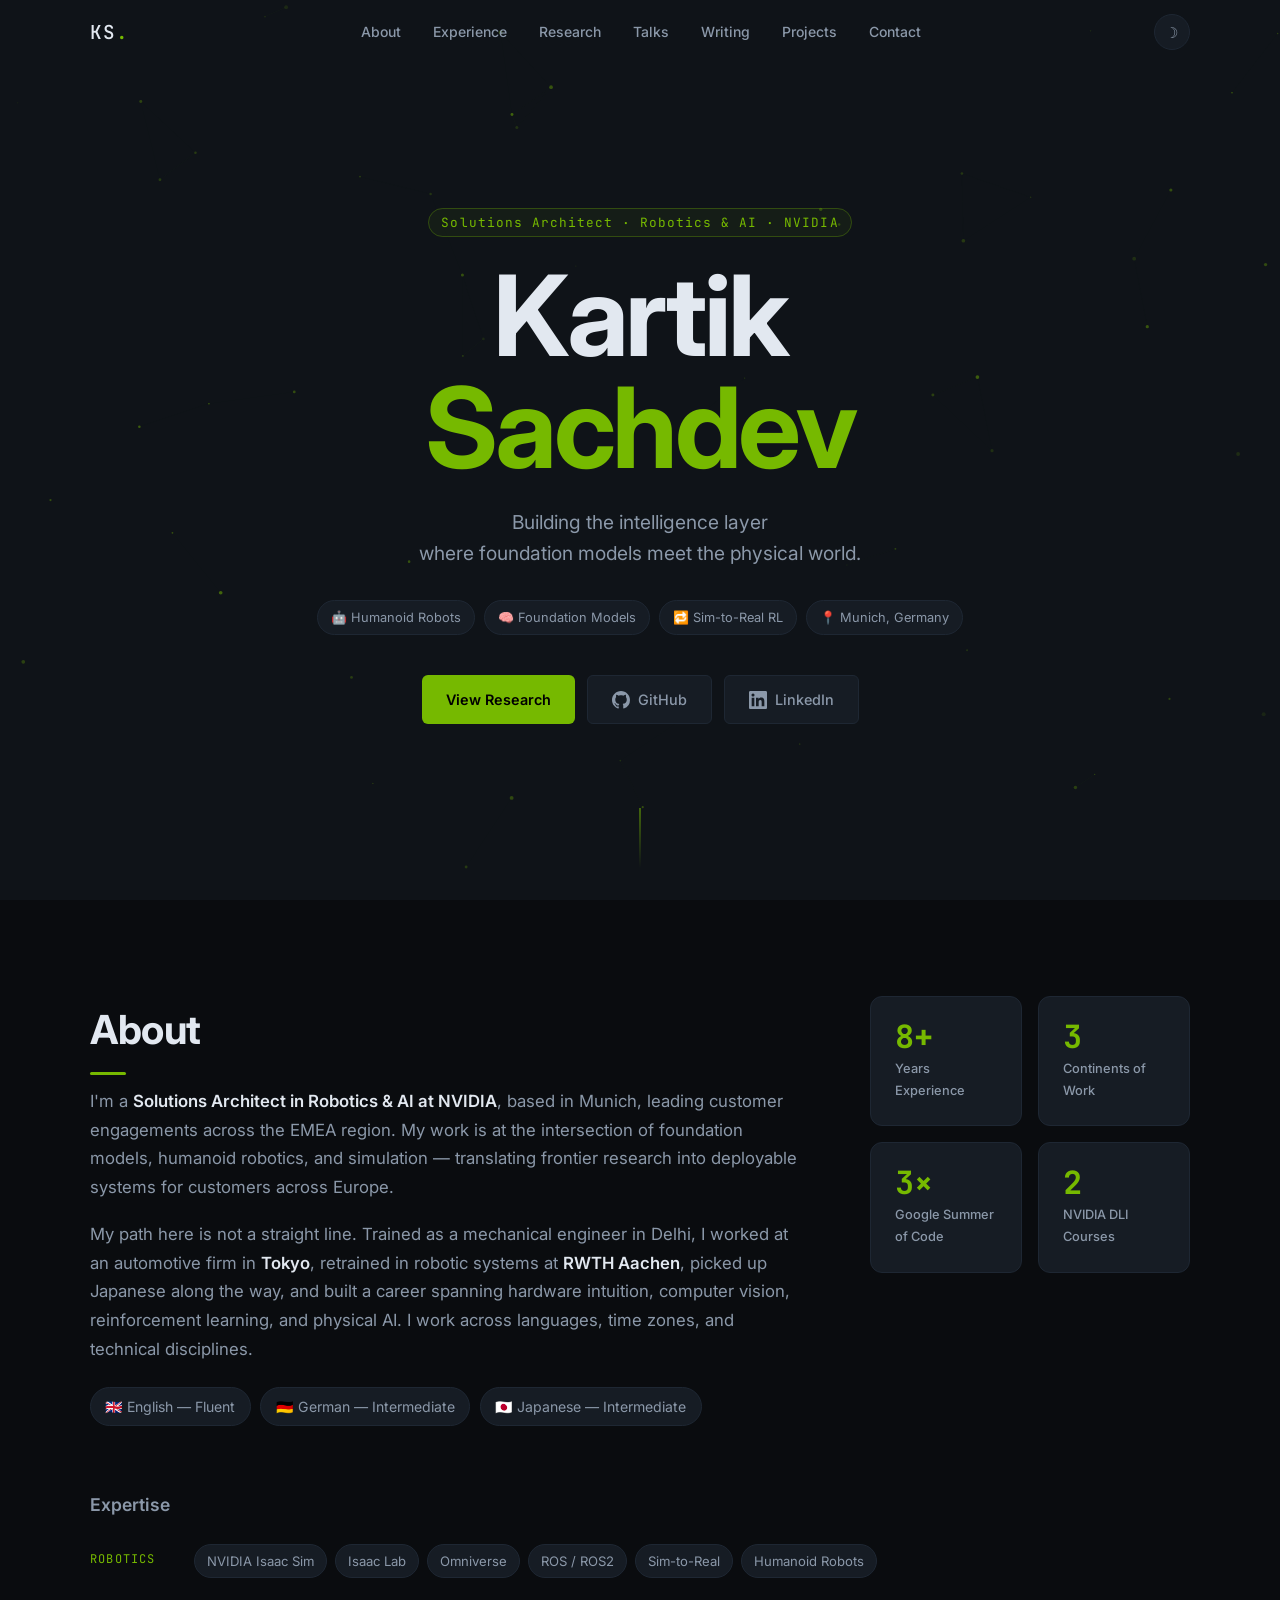
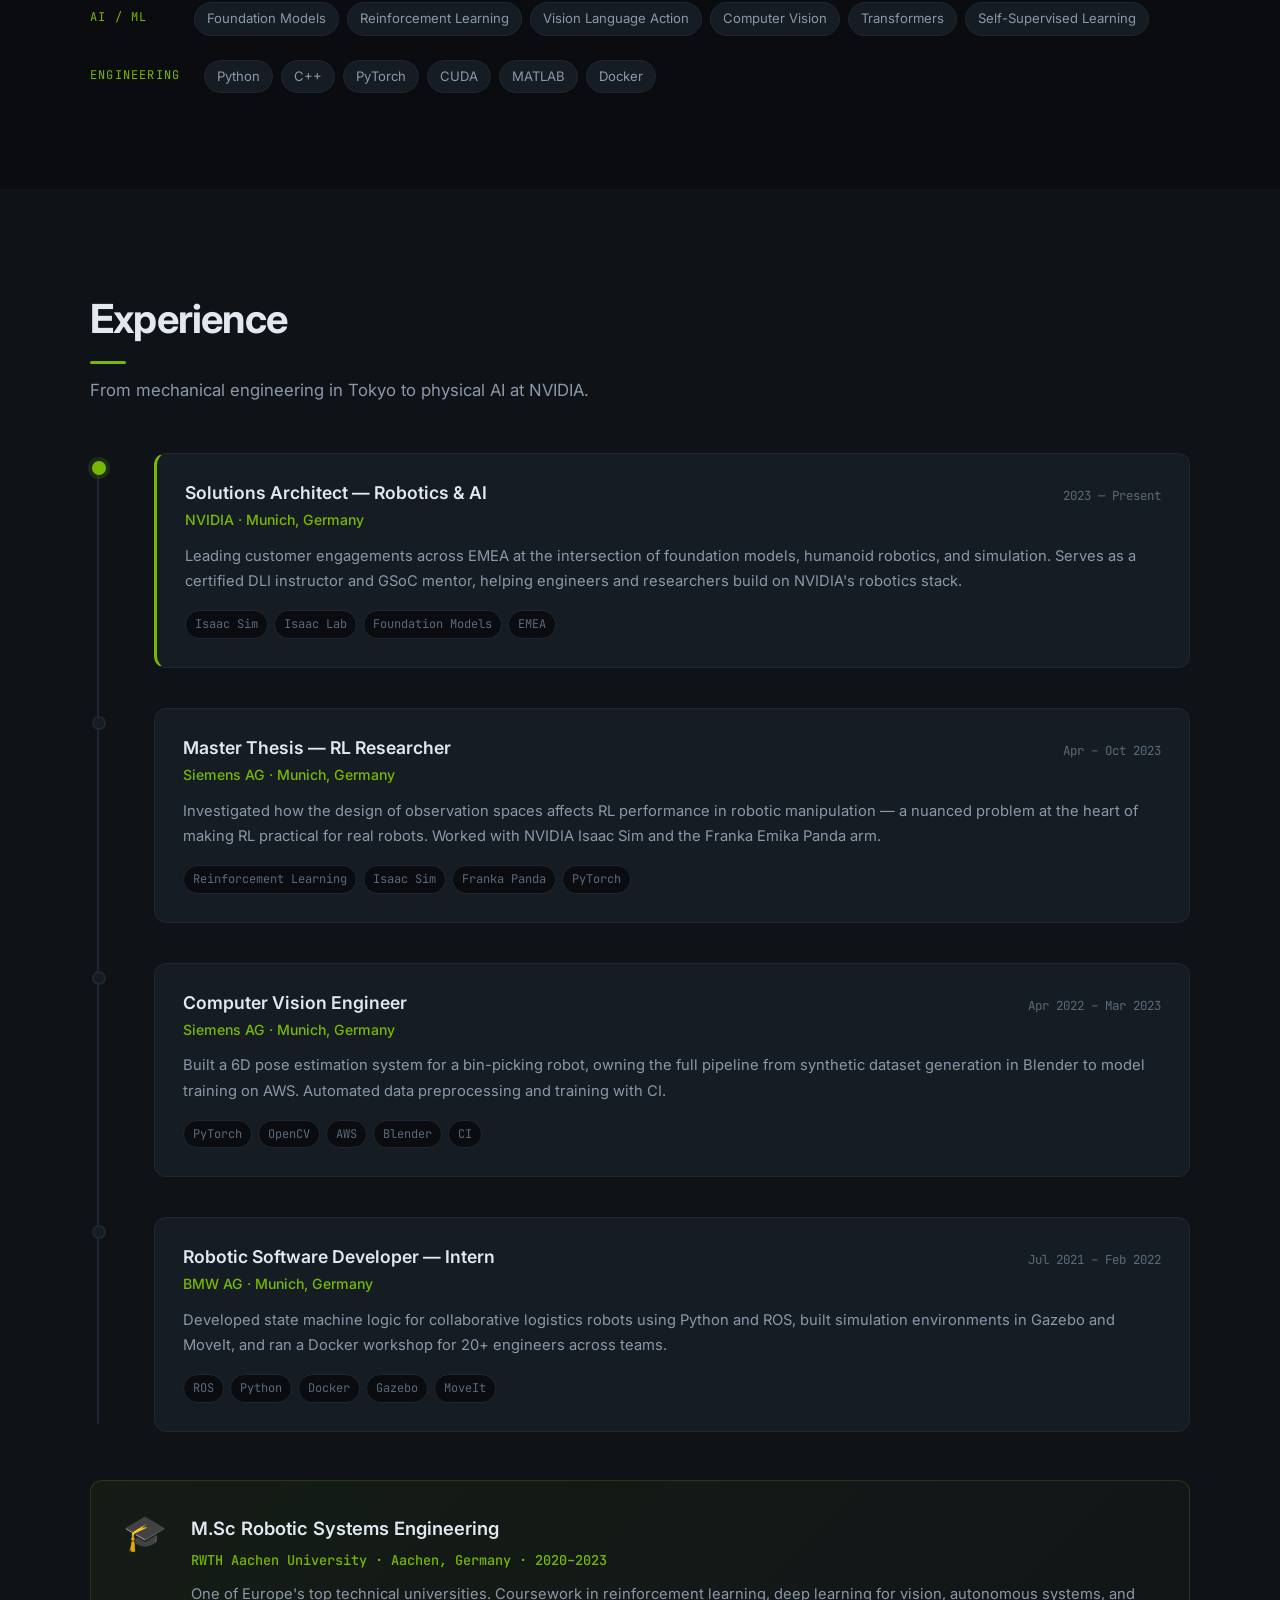
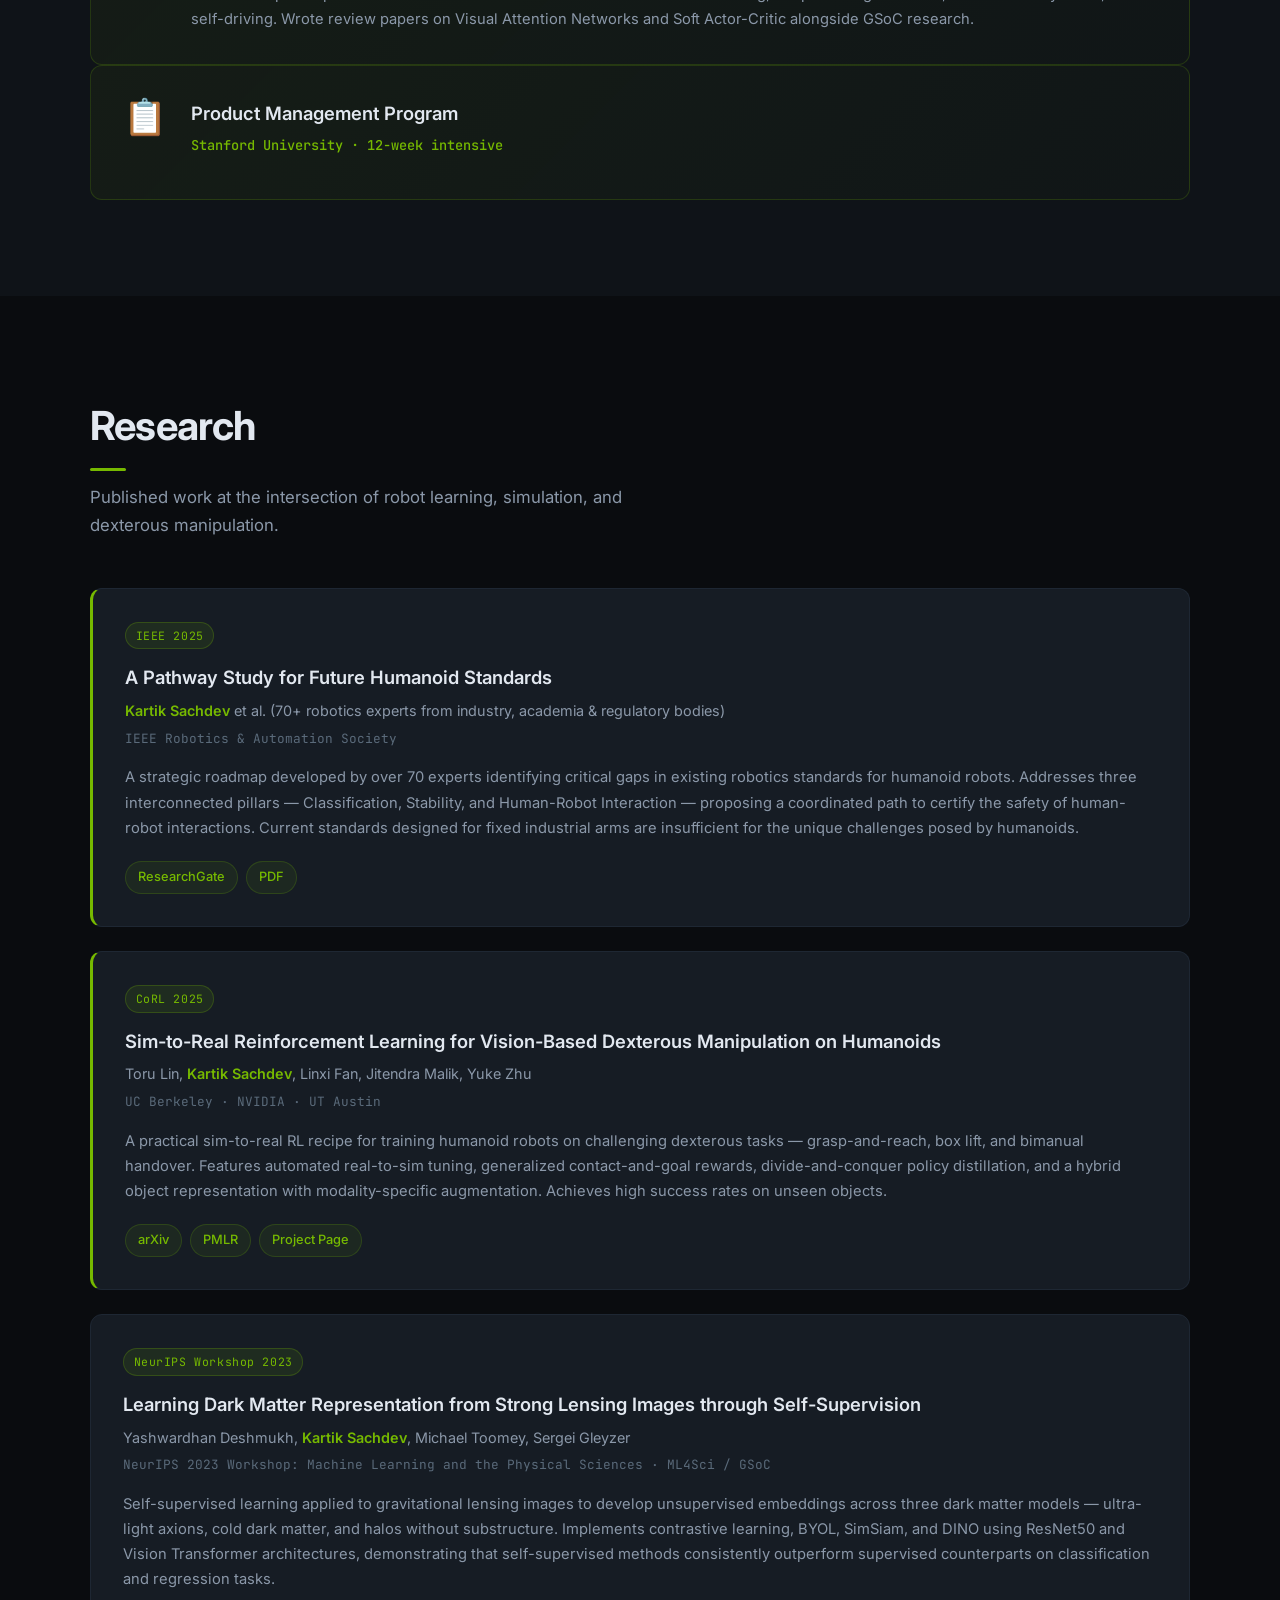
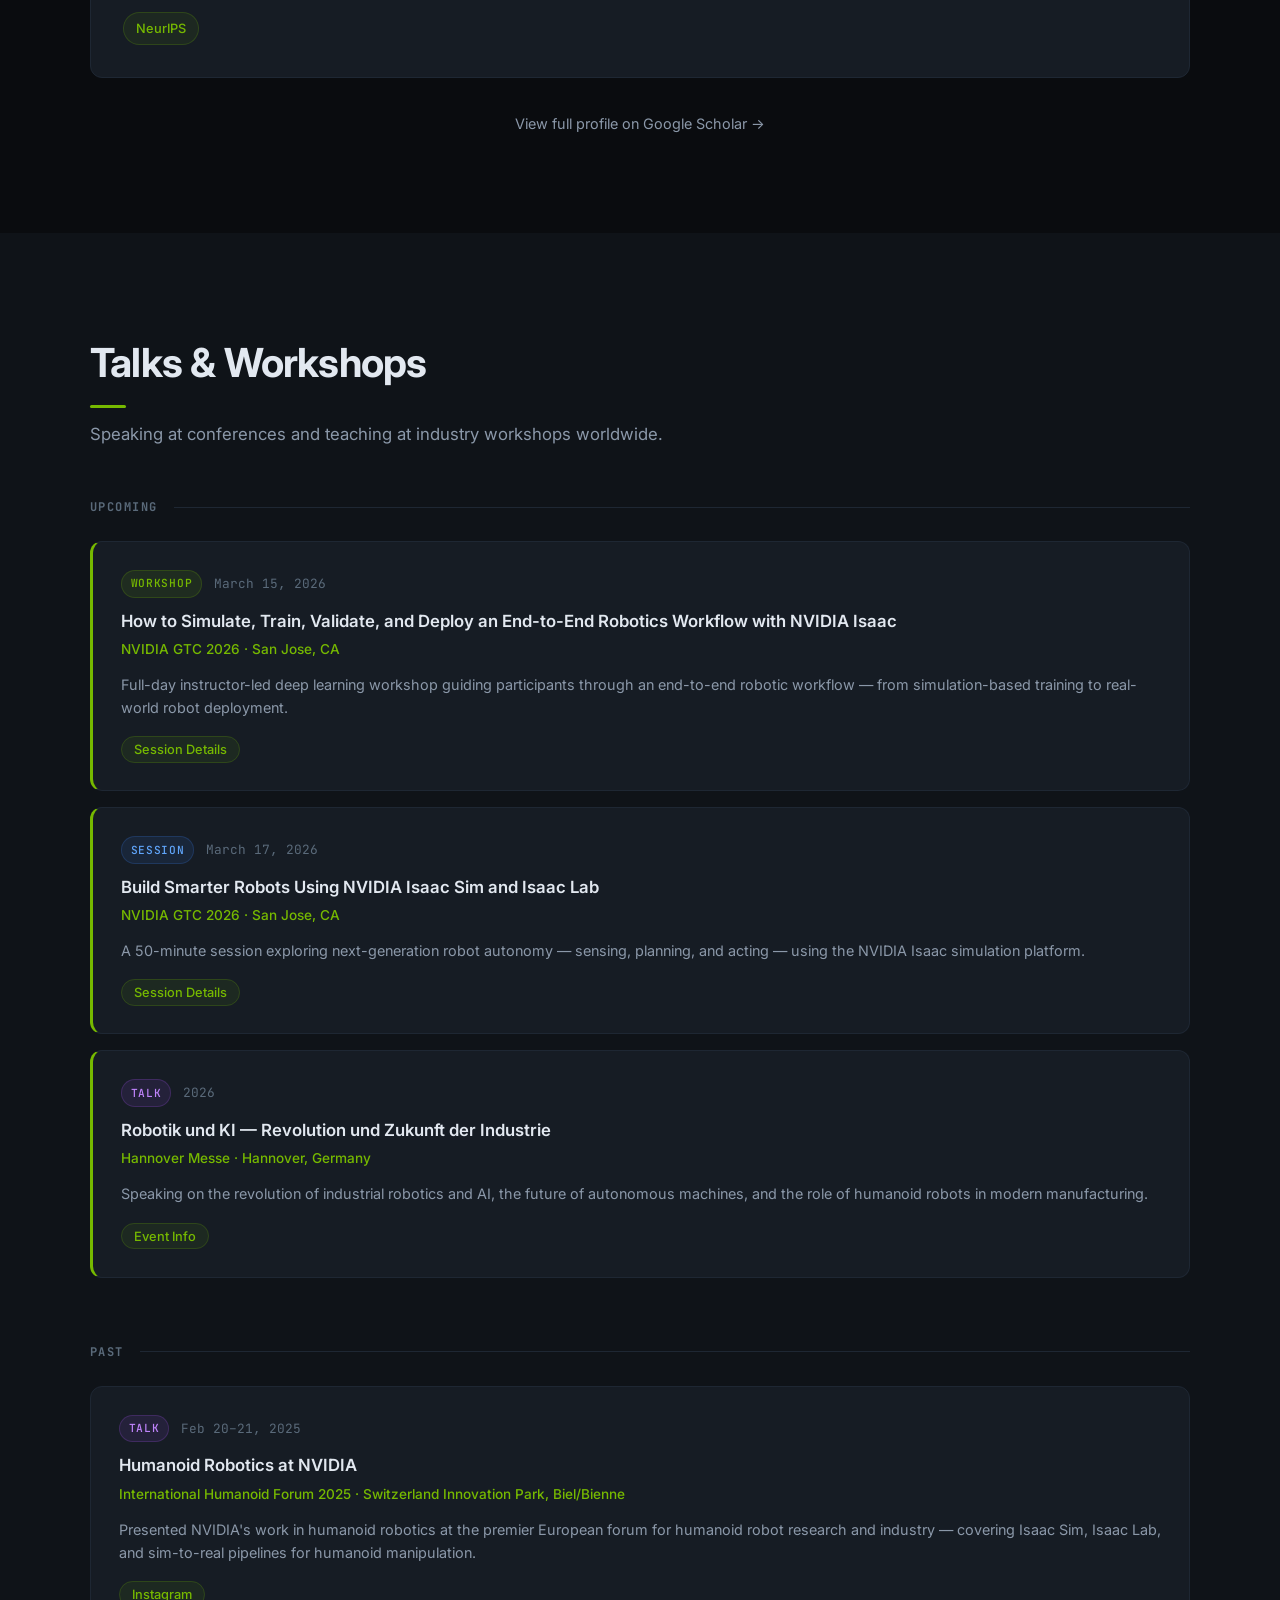
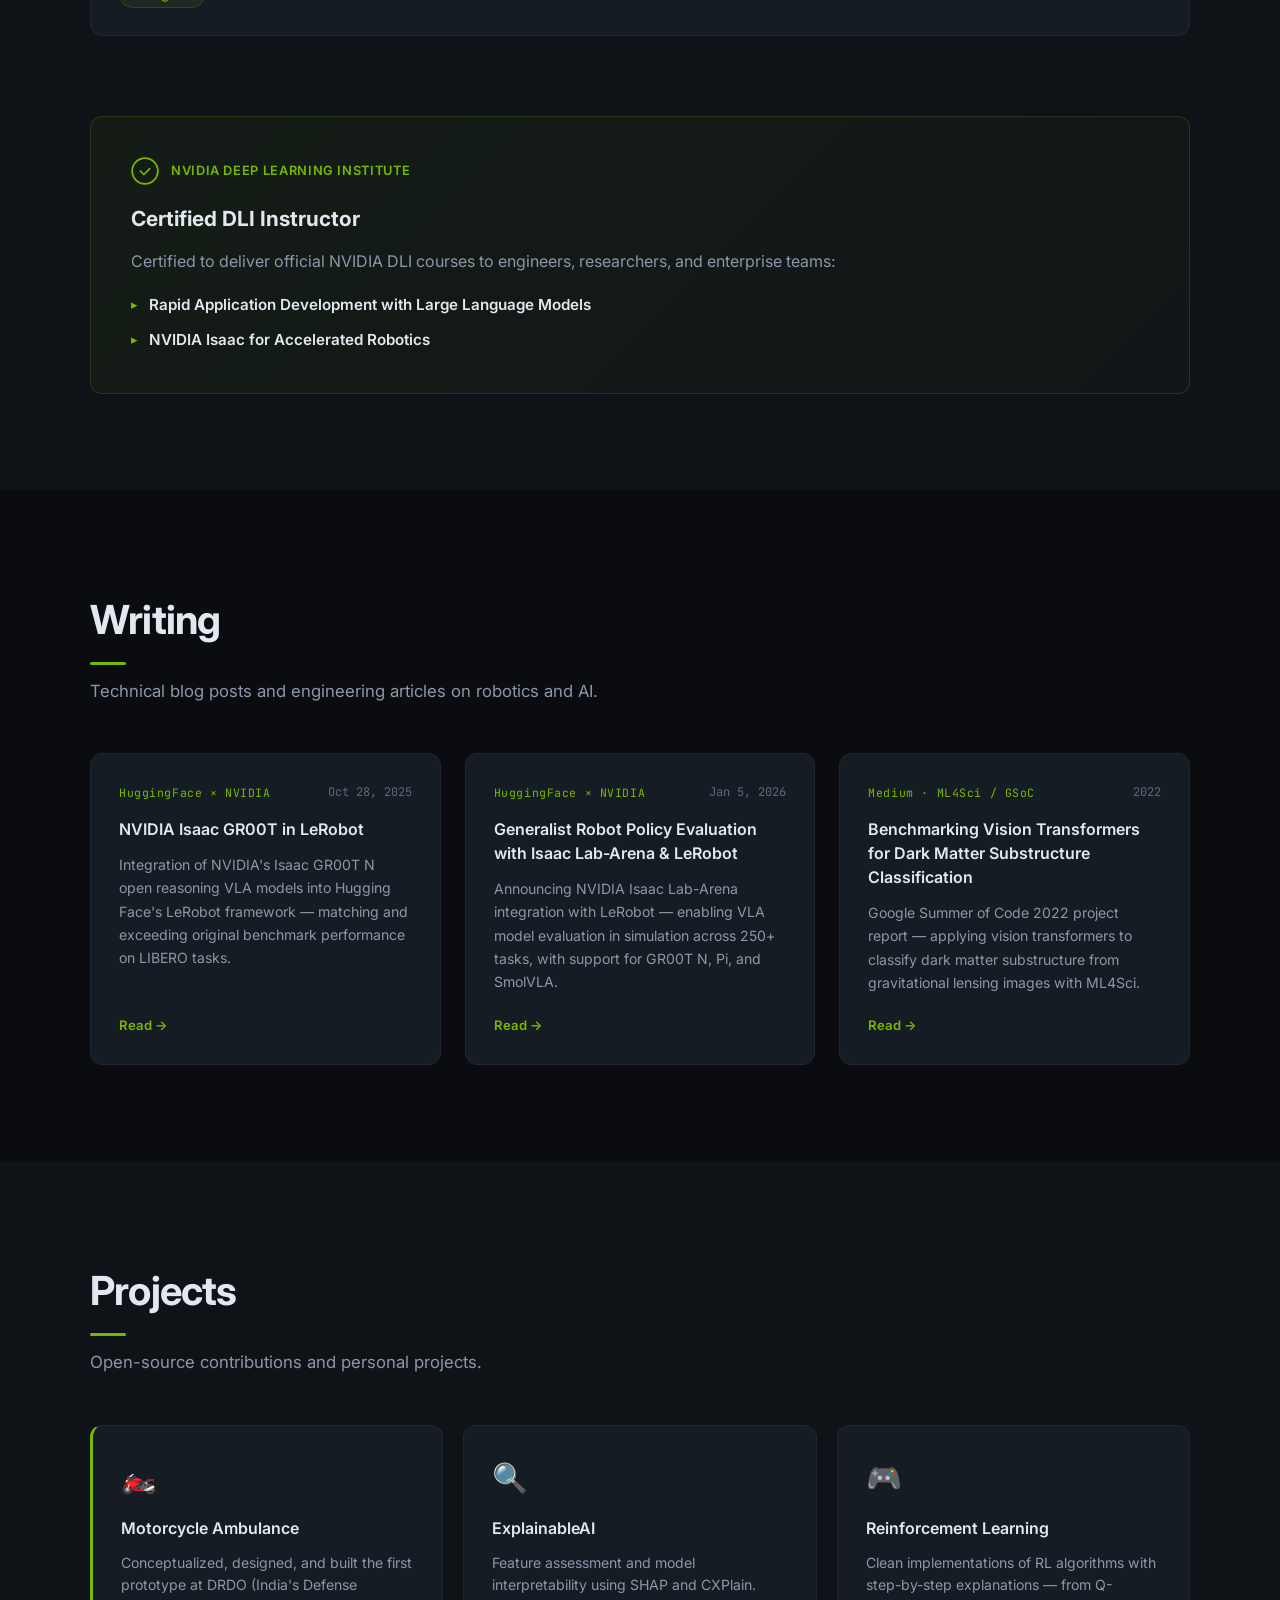
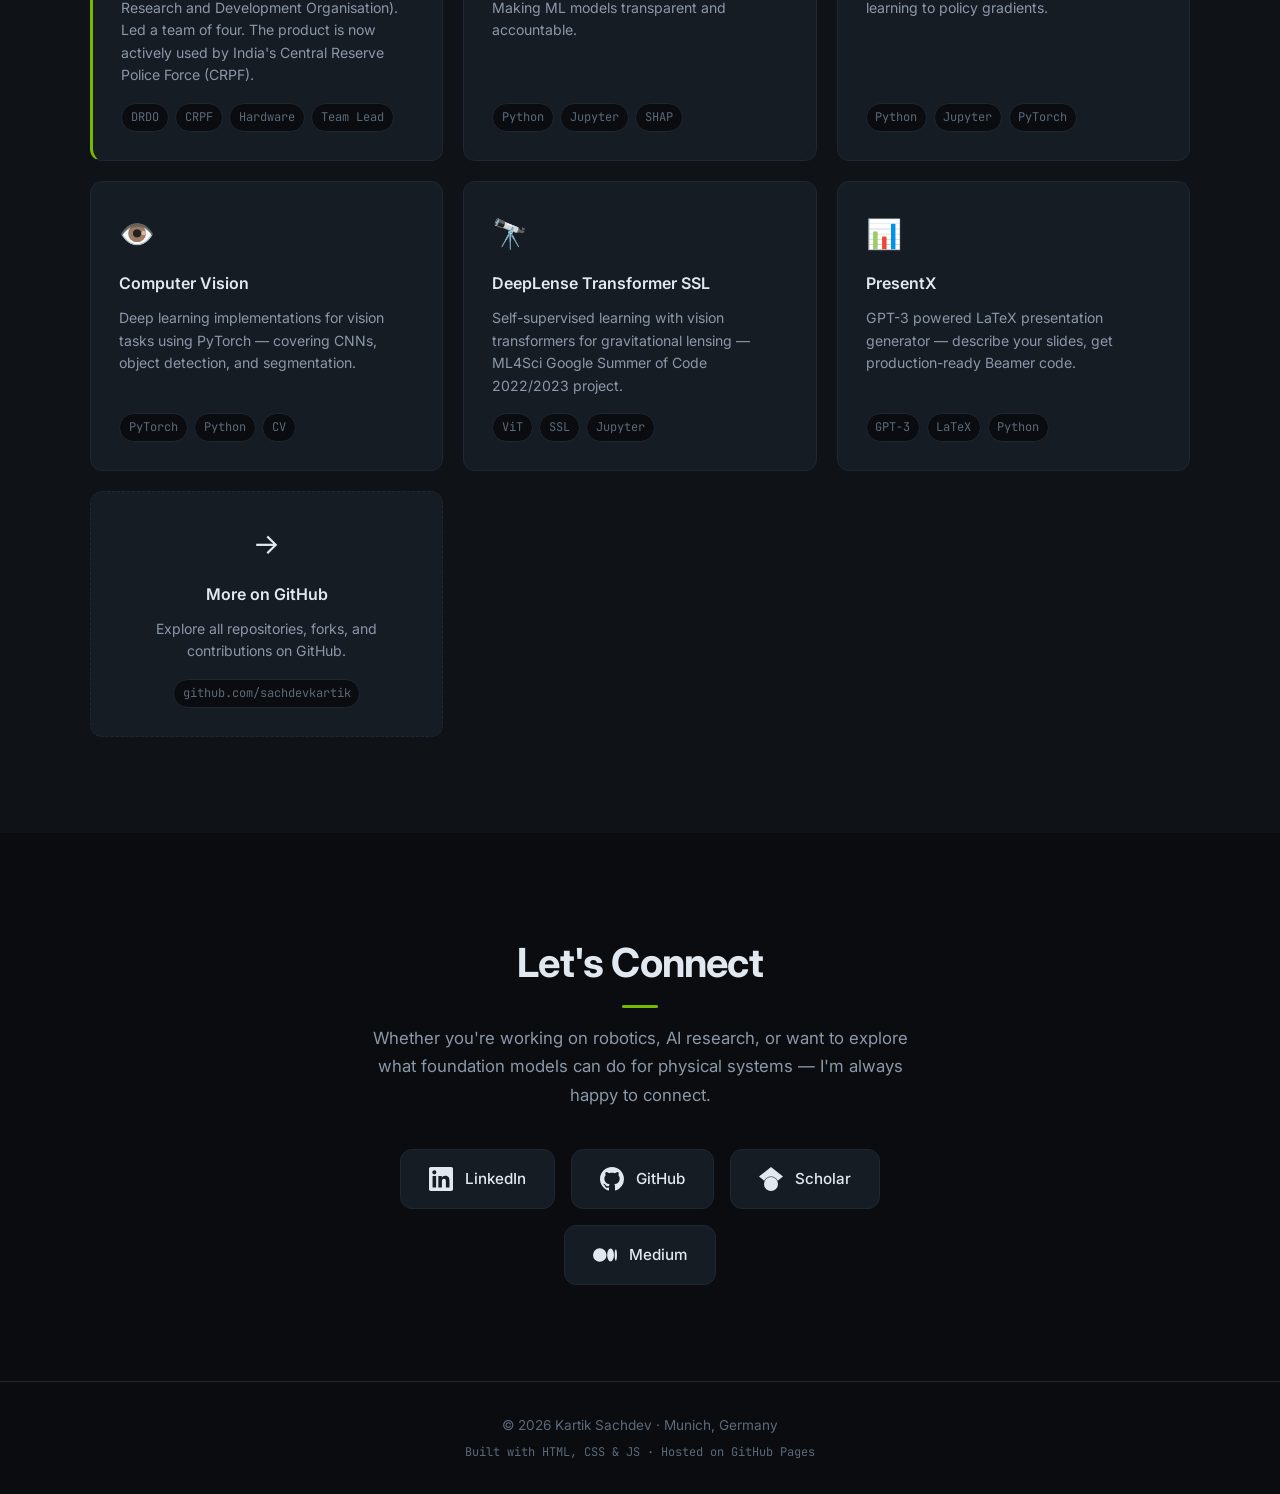
==== commit 36115bb8: "Add Stanford Product Management course to education" ====
--- a/index.html
+++ b/index.html
@@ -252,13 +252,21 @@
 
       </div>
 
-      <!-- Education card -->
+      <!-- Education cards -->
       <div class="edu-card">
         <div class="edu-icon">🎓</div>
         <div class="edu-content">
           <h3>M.Sc Robotic Systems Engineering</h3>
           <p class="edu-school">RWTH Aachen University · Aachen, Germany · 2020–2023</p>
           <p class="edu-desc">One of Europe's top technical universities. Coursework in reinforcement learning, deep learning for vision, autonomous systems, and self-driving. Wrote review papers on Visual Attention Networks and Soft Actor-Critic alongside GSoC research.</p>
+        </div>
+      </div>
+
+      <div class="edu-card">
+        <div class="edu-icon">📋</div>
+        <div class="edu-content">
+          <h3>Product Management Program</h3>
+          <p class="edu-school"><a href="https://online.stanford.edu/programs/product-management-program" target="_blank" rel="noopener">Stanford University</a> · 12-week intensive</p>
         </div>
       </div>
 
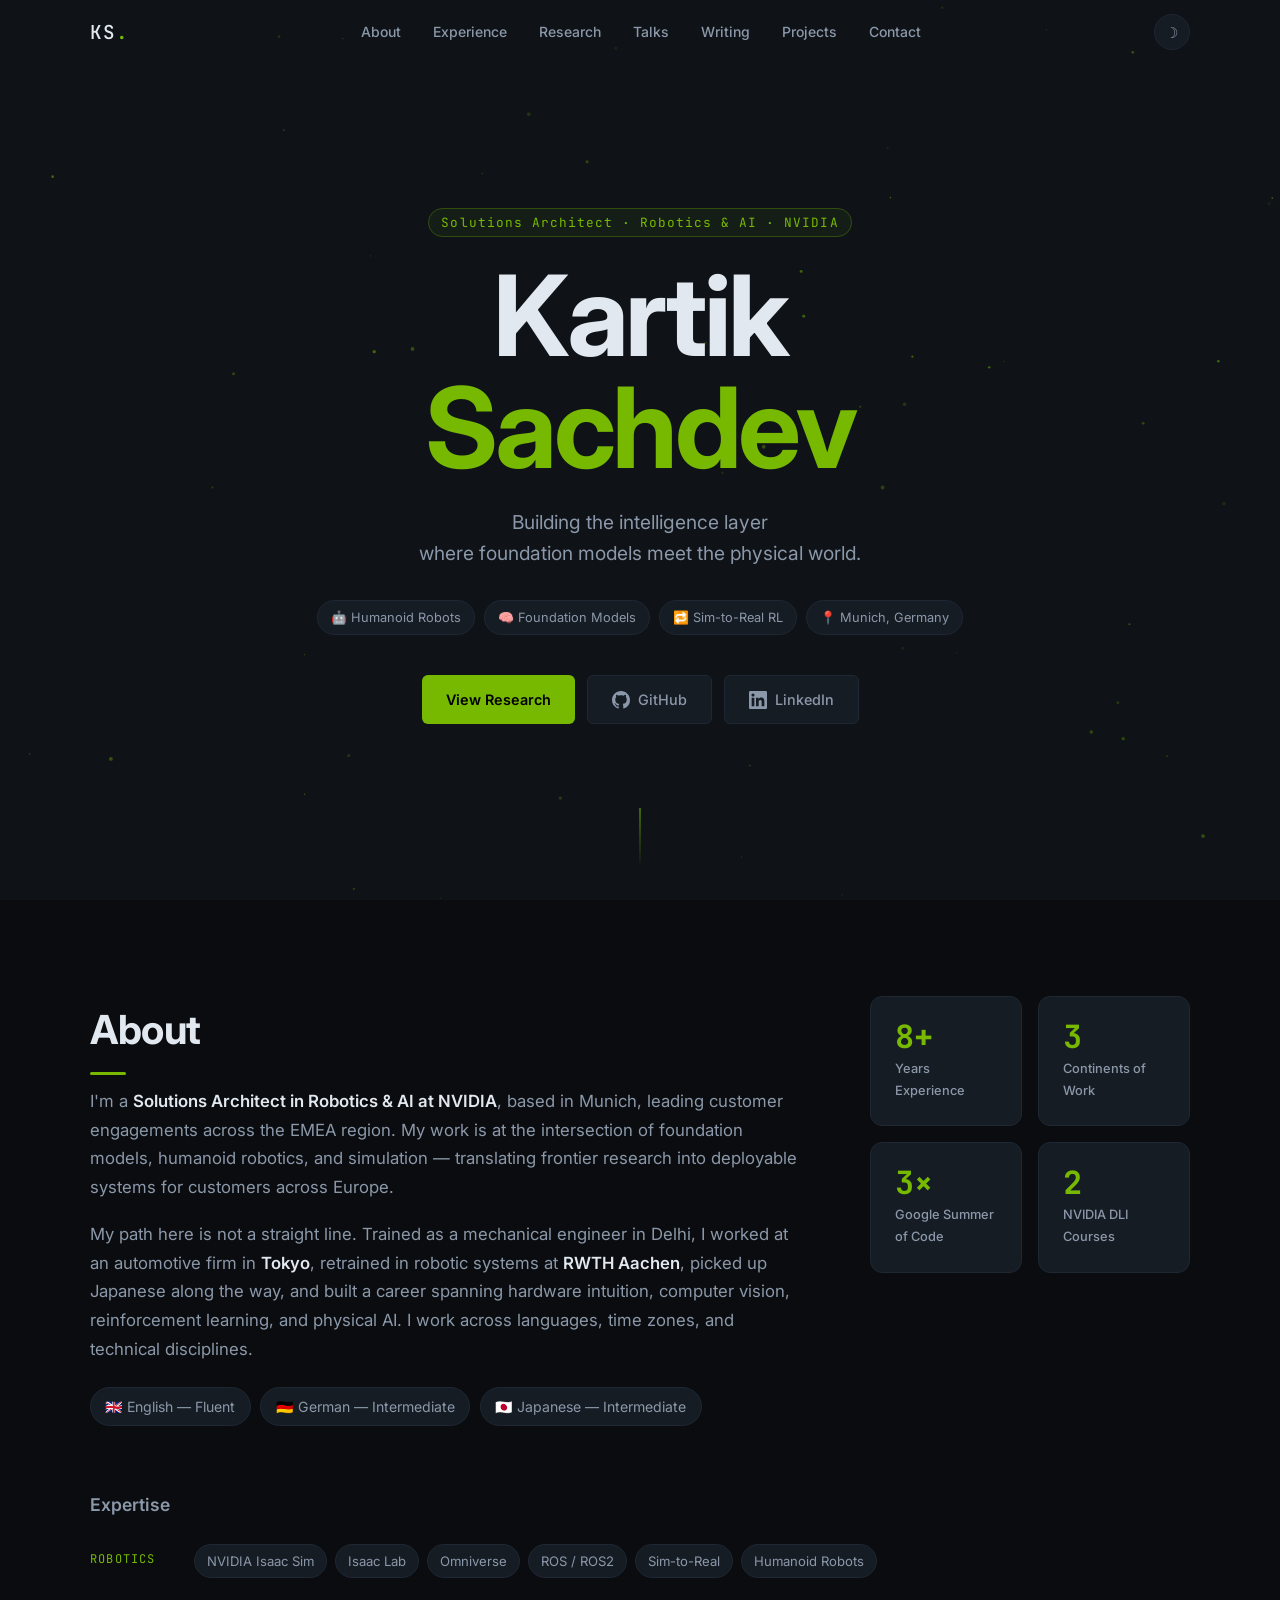
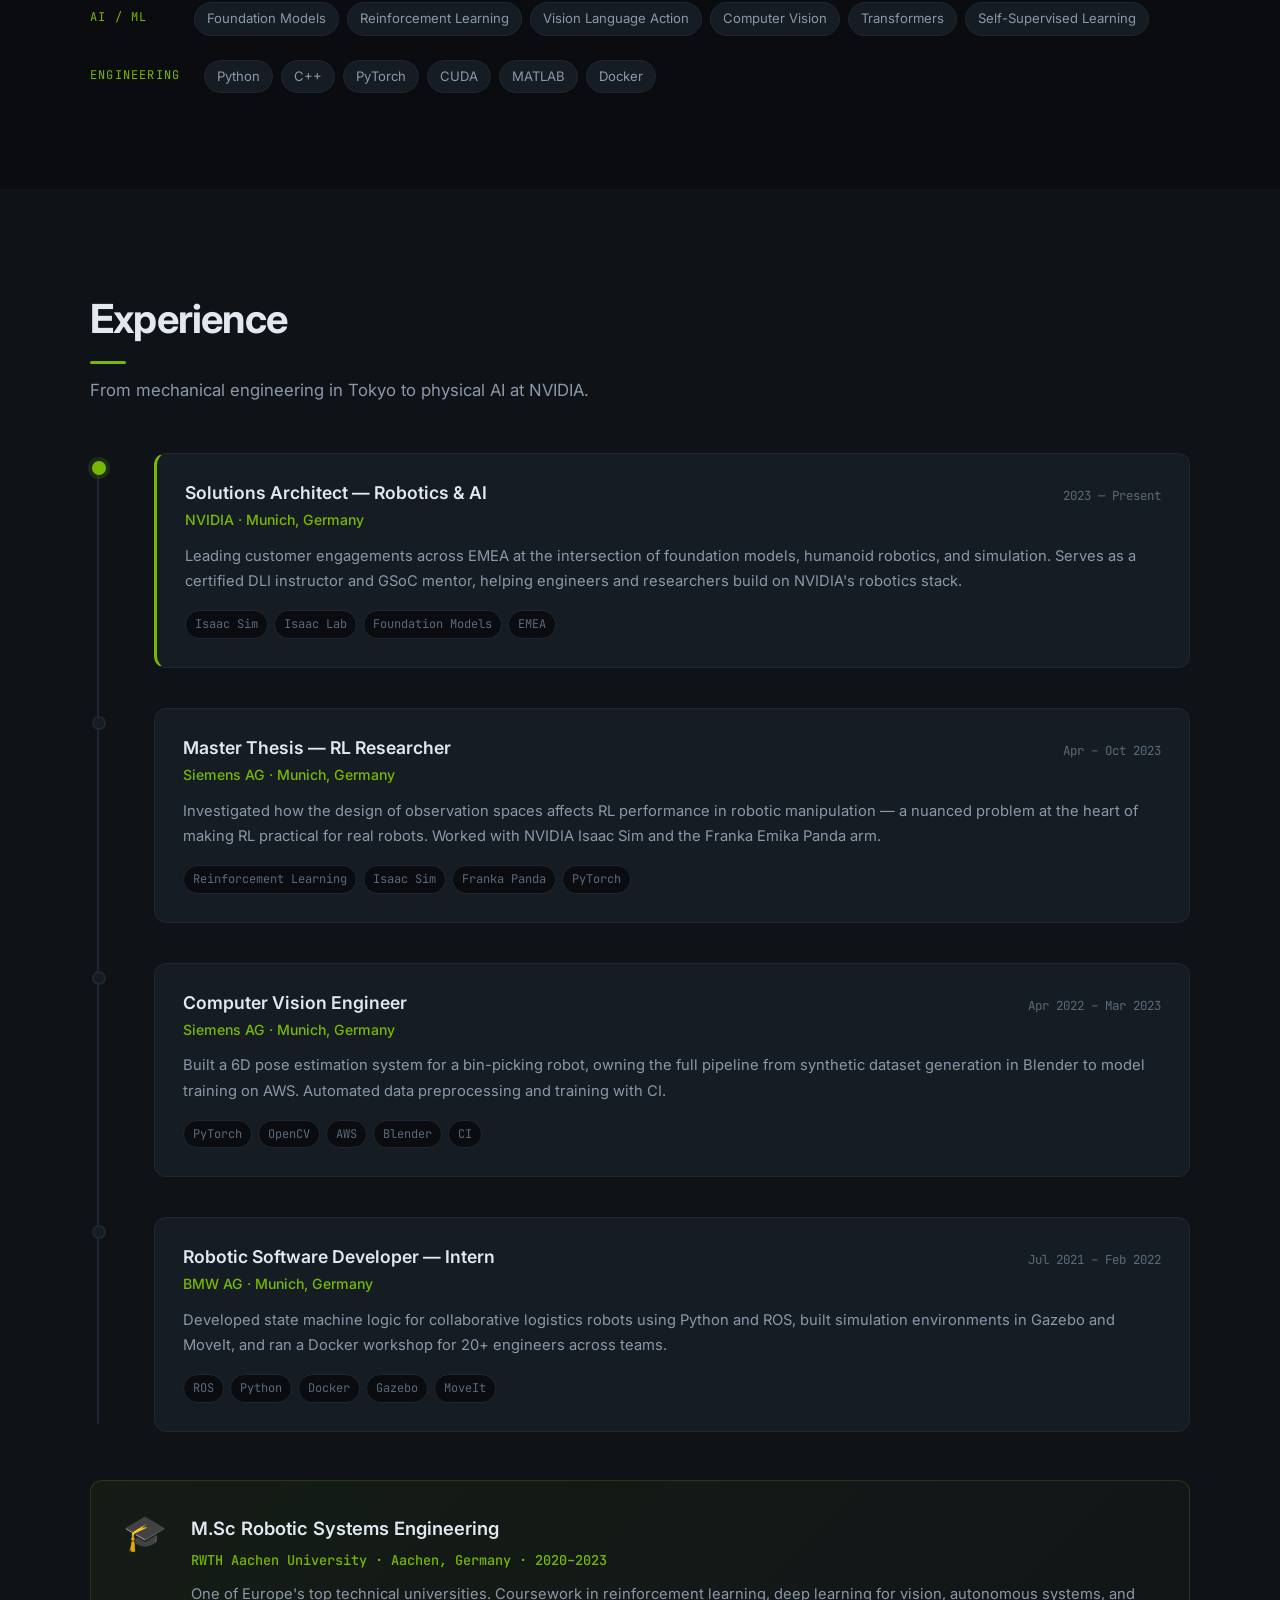
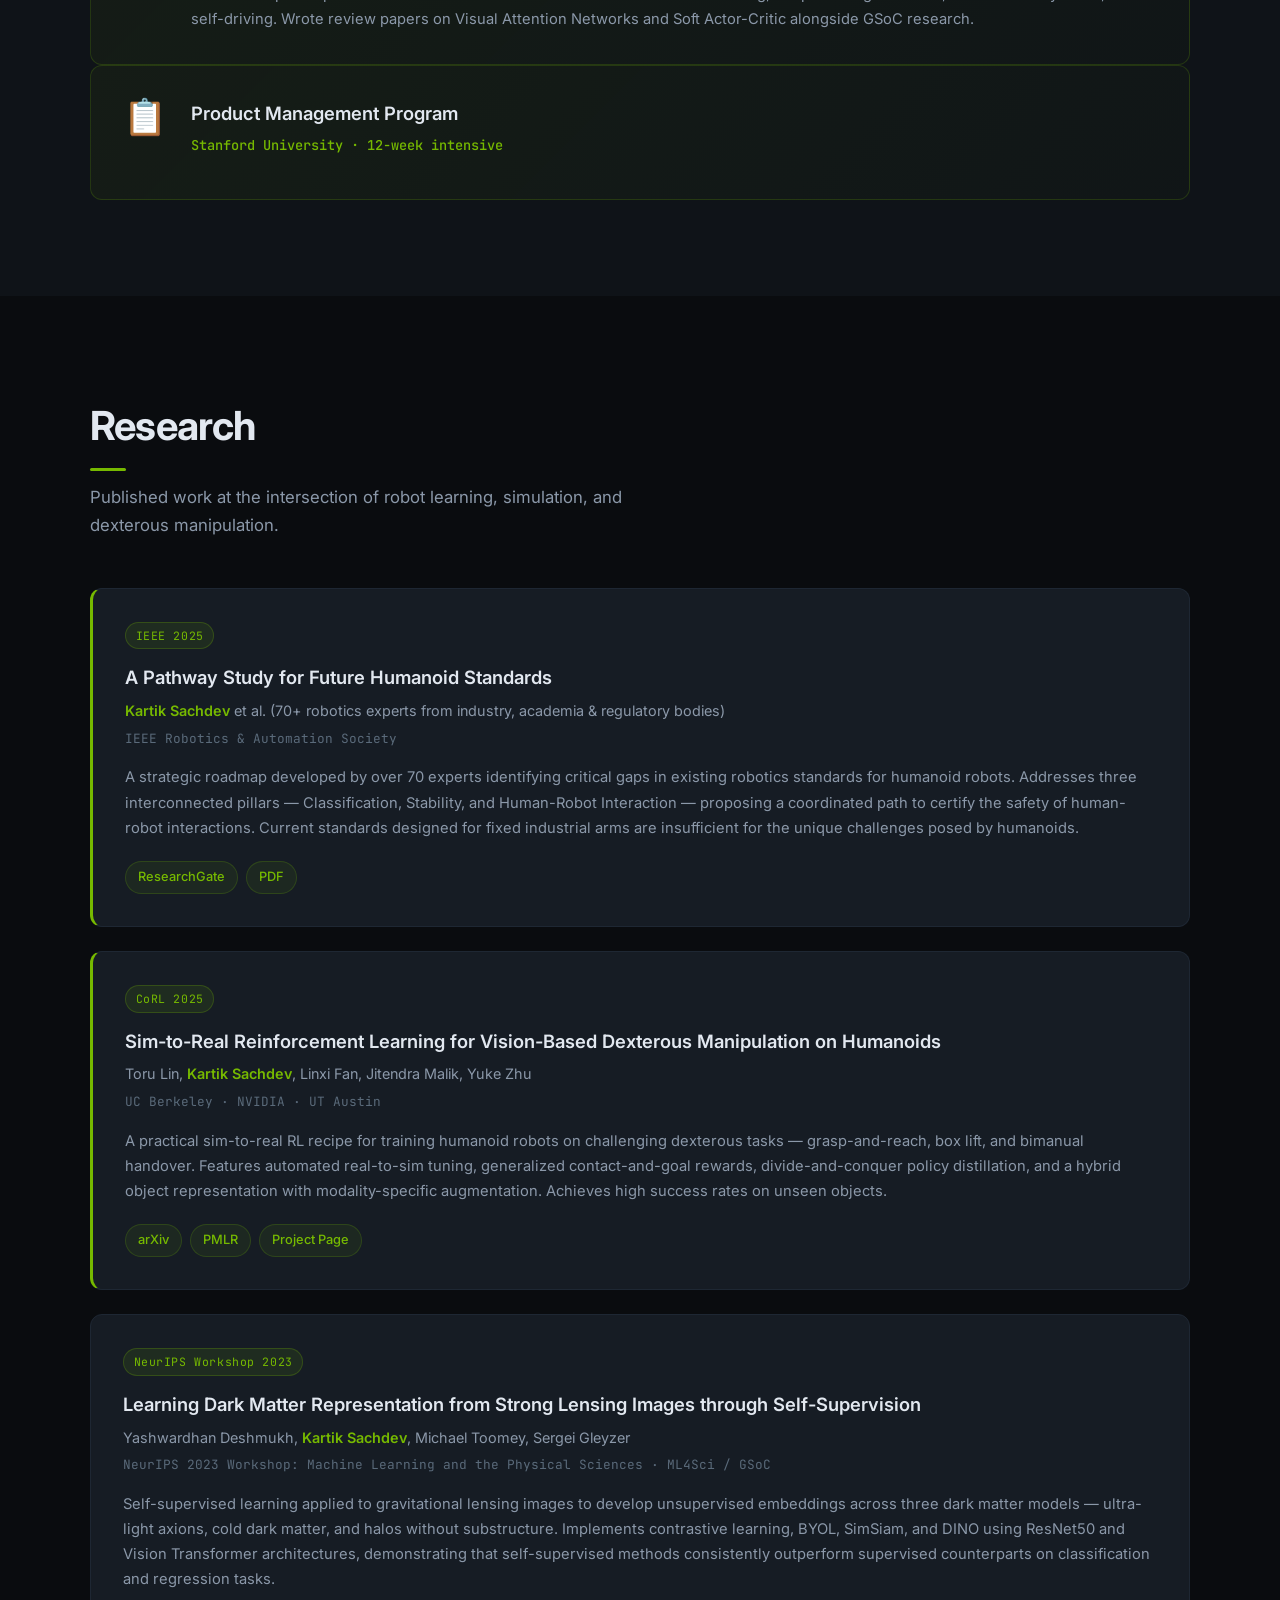
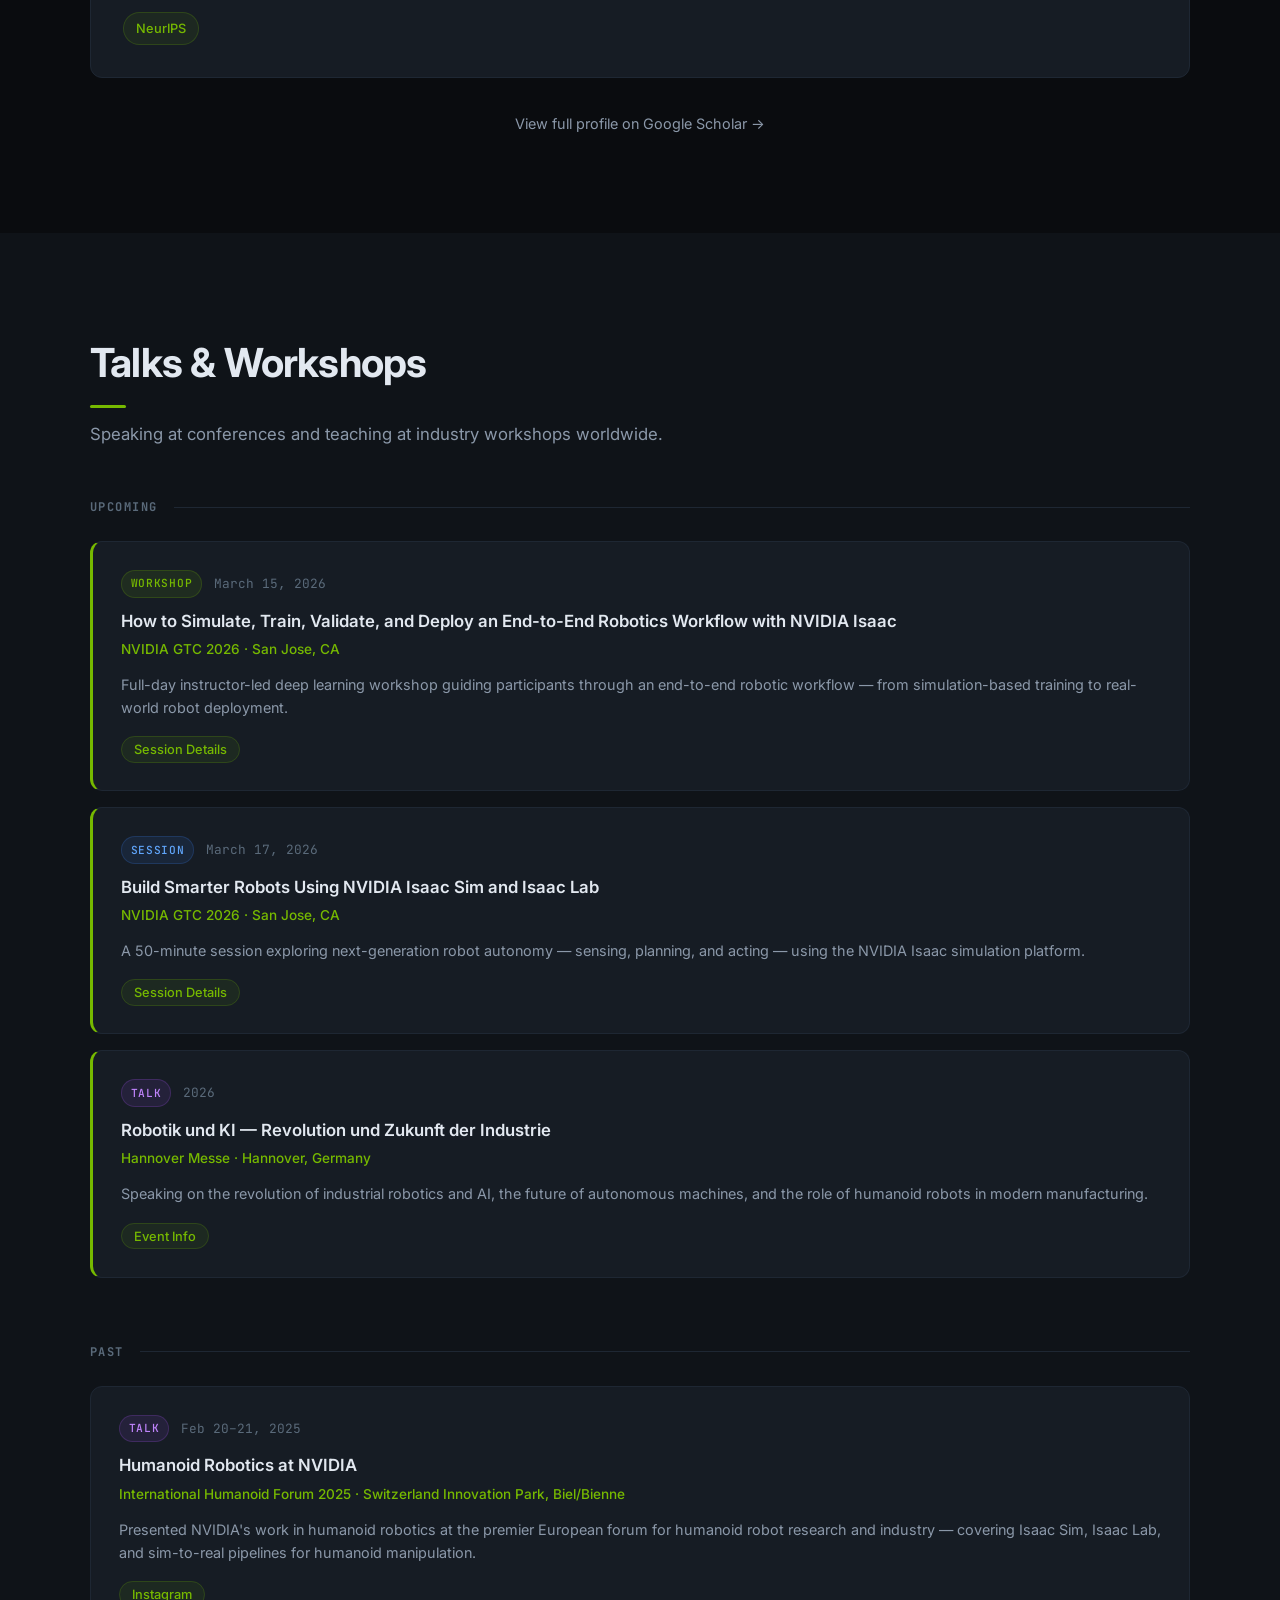
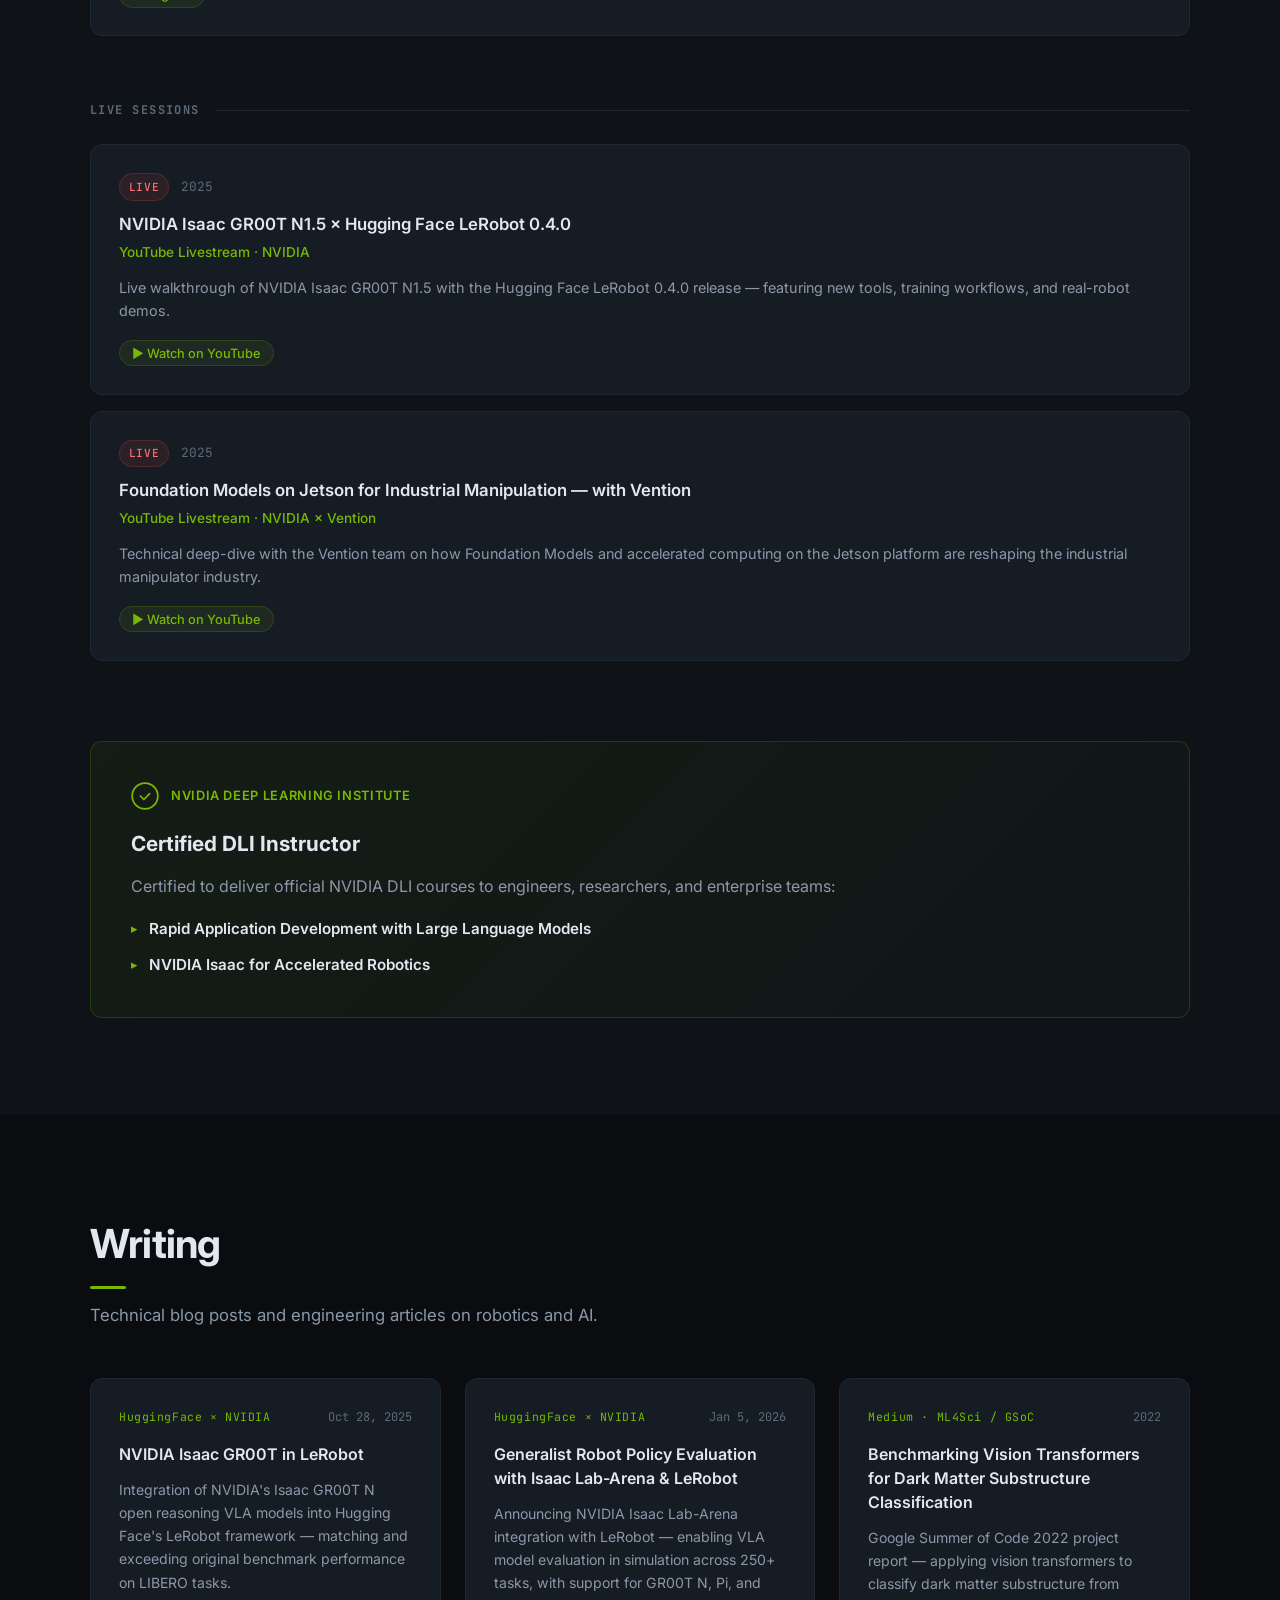
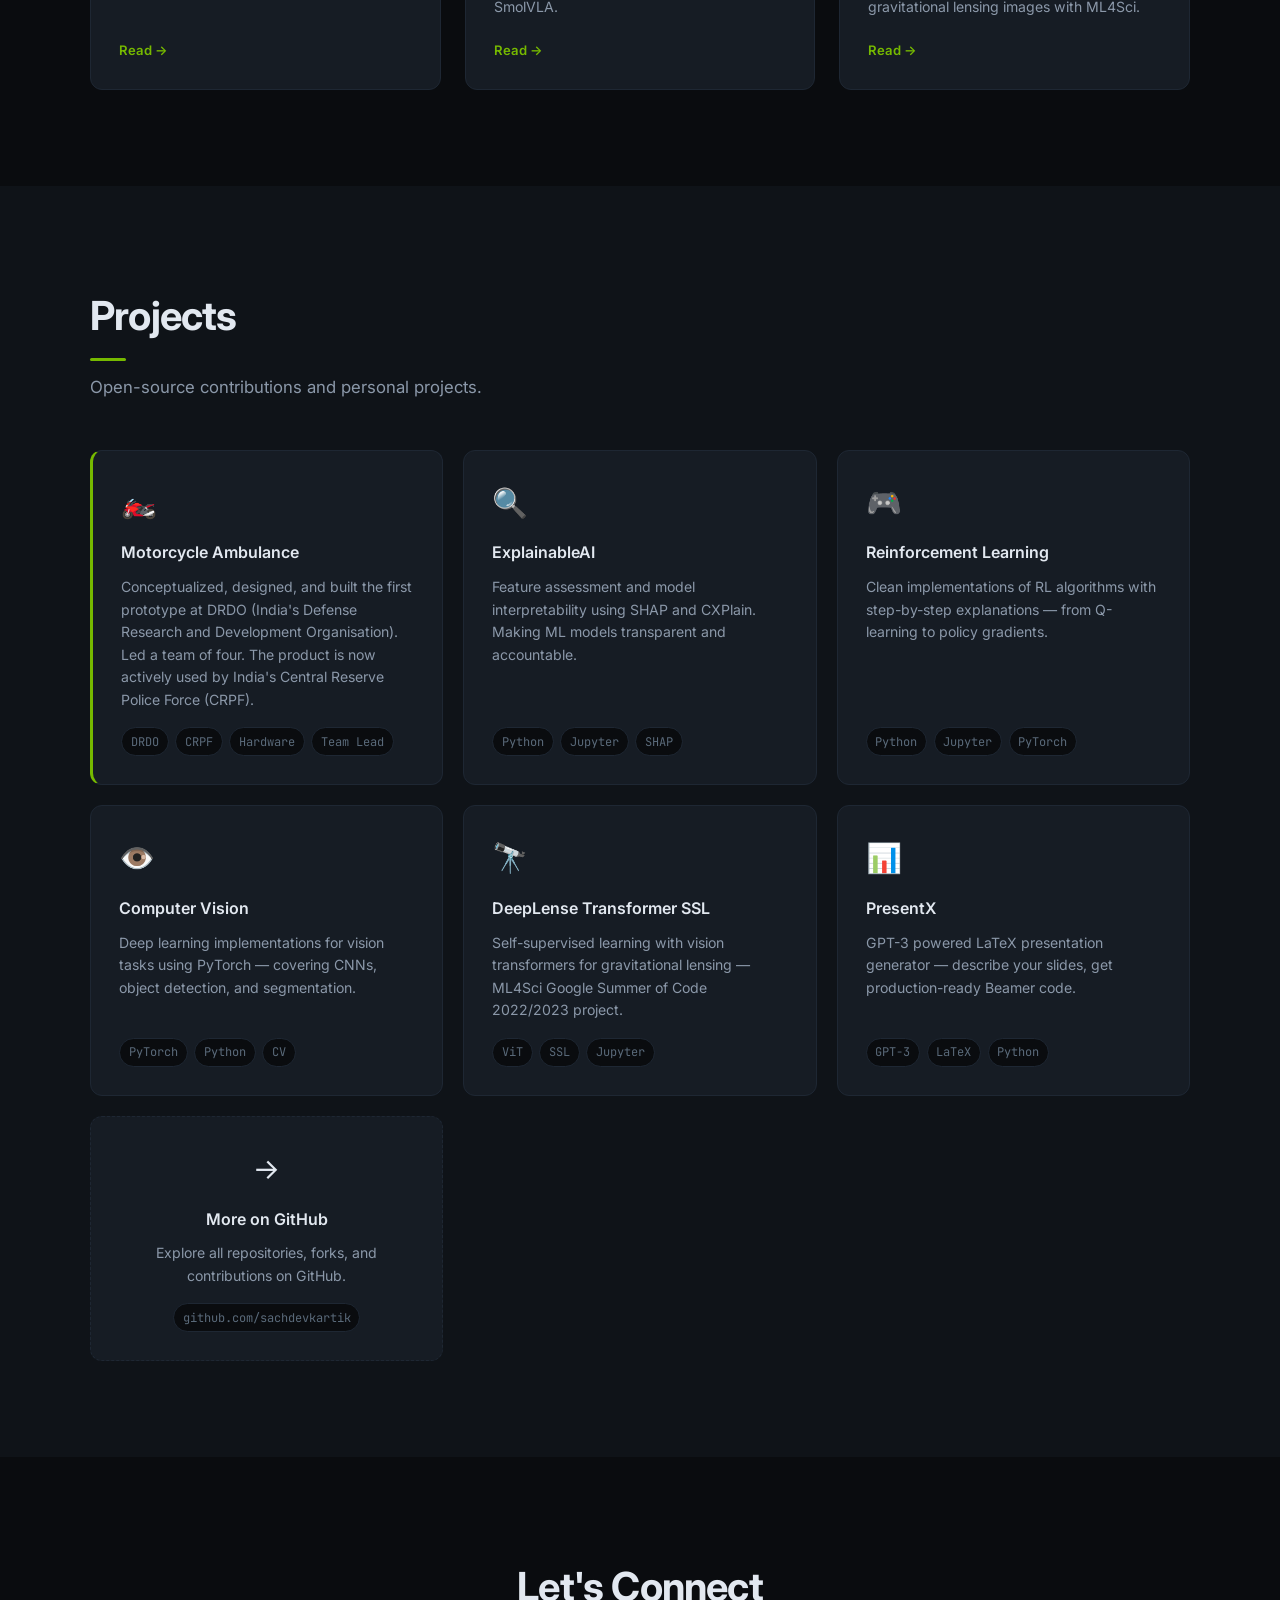
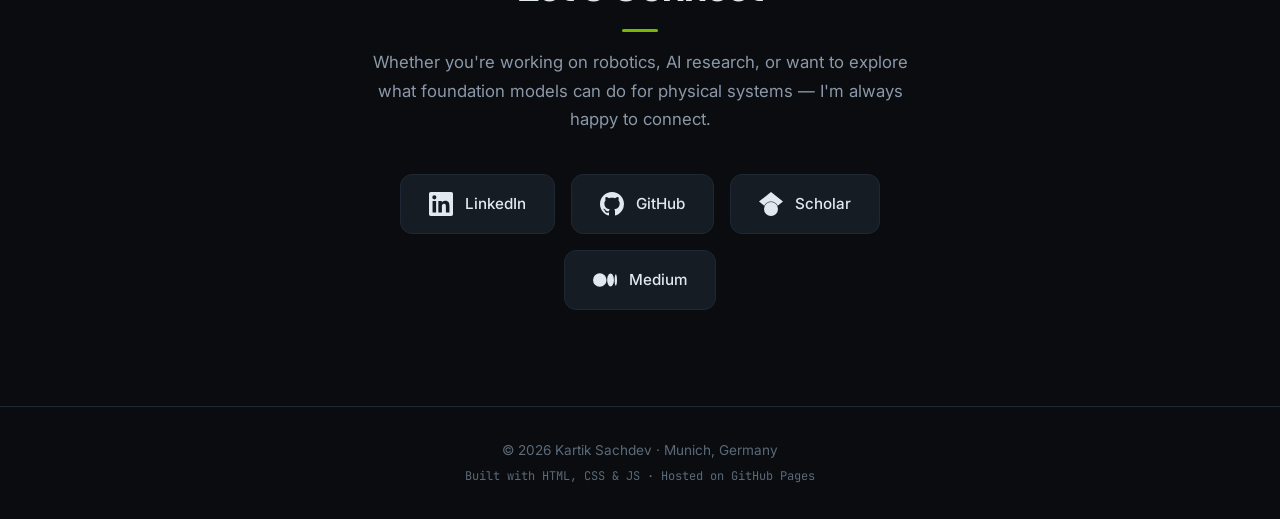
==== commit 06ccda4f: "Add live sessions section with two YouTube livestreams" ====
--- a/index.html
+++ b/index.html
@@ -384,6 +384,32 @@
             <p class="talk-venue">International Humanoid Forum 2025 · Switzerland Innovation Park, Biel/Bienne</p>
             <p class="talk-desc">Presented NVIDIA's work in humanoid robotics at the premier European forum for humanoid robot research and industry — covering Isaac Sim, Isaac Lab, and sim-to-real pipelines for humanoid manipulation.</p>
             <a href="https://www.instagram.com/p/DGVOksRP9yw/" target="_blank" rel="noopener" class="pill-link">Instagram</a>
+          </div>
+        </div>
+
+        <div class="talk-group">
+          <h3 class="talk-group-label">Live Sessions</h3>
+
+          <div class="talk-card">
+            <div class="talk-meta">
+              <span class="talk-type demo">Live</span>
+              <span class="talk-date">2025</span>
+            </div>
+            <h4>NVIDIA Isaac GR00T N1.5 × Hugging Face LeRobot 0.4.0</h4>
+            <p class="talk-venue">YouTube Livestream · NVIDIA</p>
+            <p class="talk-desc">Live walkthrough of NVIDIA Isaac GR00T N1.5 with the Hugging Face LeRobot 0.4.0 release — featuring new tools, training workflows, and real-robot demos.</p>
+            <a href="https://www.youtube.com/watch?v=GuSbLBifzvc&t=1s" target="_blank" rel="noopener" class="pill-link">▶ Watch on YouTube</a>
+          </div>
+
+          <div class="talk-card">
+            <div class="talk-meta">
+              <span class="talk-type demo">Live</span>
+              <span class="talk-date">2025</span>
+            </div>
+            <h4>Foundation Models on Jetson for Industrial Manipulation — with Vention</h4>
+            <p class="talk-venue">YouTube Livestream · NVIDIA × Vention</p>
+            <p class="talk-desc">Technical deep-dive with the Vention team on how Foundation Models and accelerated computing on the Jetson platform are reshaping the industrial manipulator industry.</p>
+            <a href="https://www.youtube.com/watch?v=y8ZW4GUvKmI&t" target="_blank" rel="noopener" class="pill-link">▶ Watch on YouTube</a>
           </div>
         </div>
 
--- a/assets/css/talks.css
+++ b/assets/css/talks.css
@@ -28,6 +28,7 @@
 }
 .talk-type.workshop { background: rgba(118,185,0,0.1); color: var(--accent); border: 1px solid rgba(118,185,0,0.2); }
 .talk-type.session { background: rgba(59,130,246,0.1); color: #60a5fa; border: 1px solid rgba(59,130,246,0.2); }
+.talk-type.demo   { background: rgba(239,68,68,0.1);  color: #f87171; border: 1px solid rgba(239,68,68,0.2); }
 .talk-type.talk { background: rgba(168,85,247,0.1); color: #c084fc; border: 1px solid rgba(168,85,247,0.2); }
 .talk-date {
   font-size: 0.8rem; color: var(--text3); font-family: var(--mono);
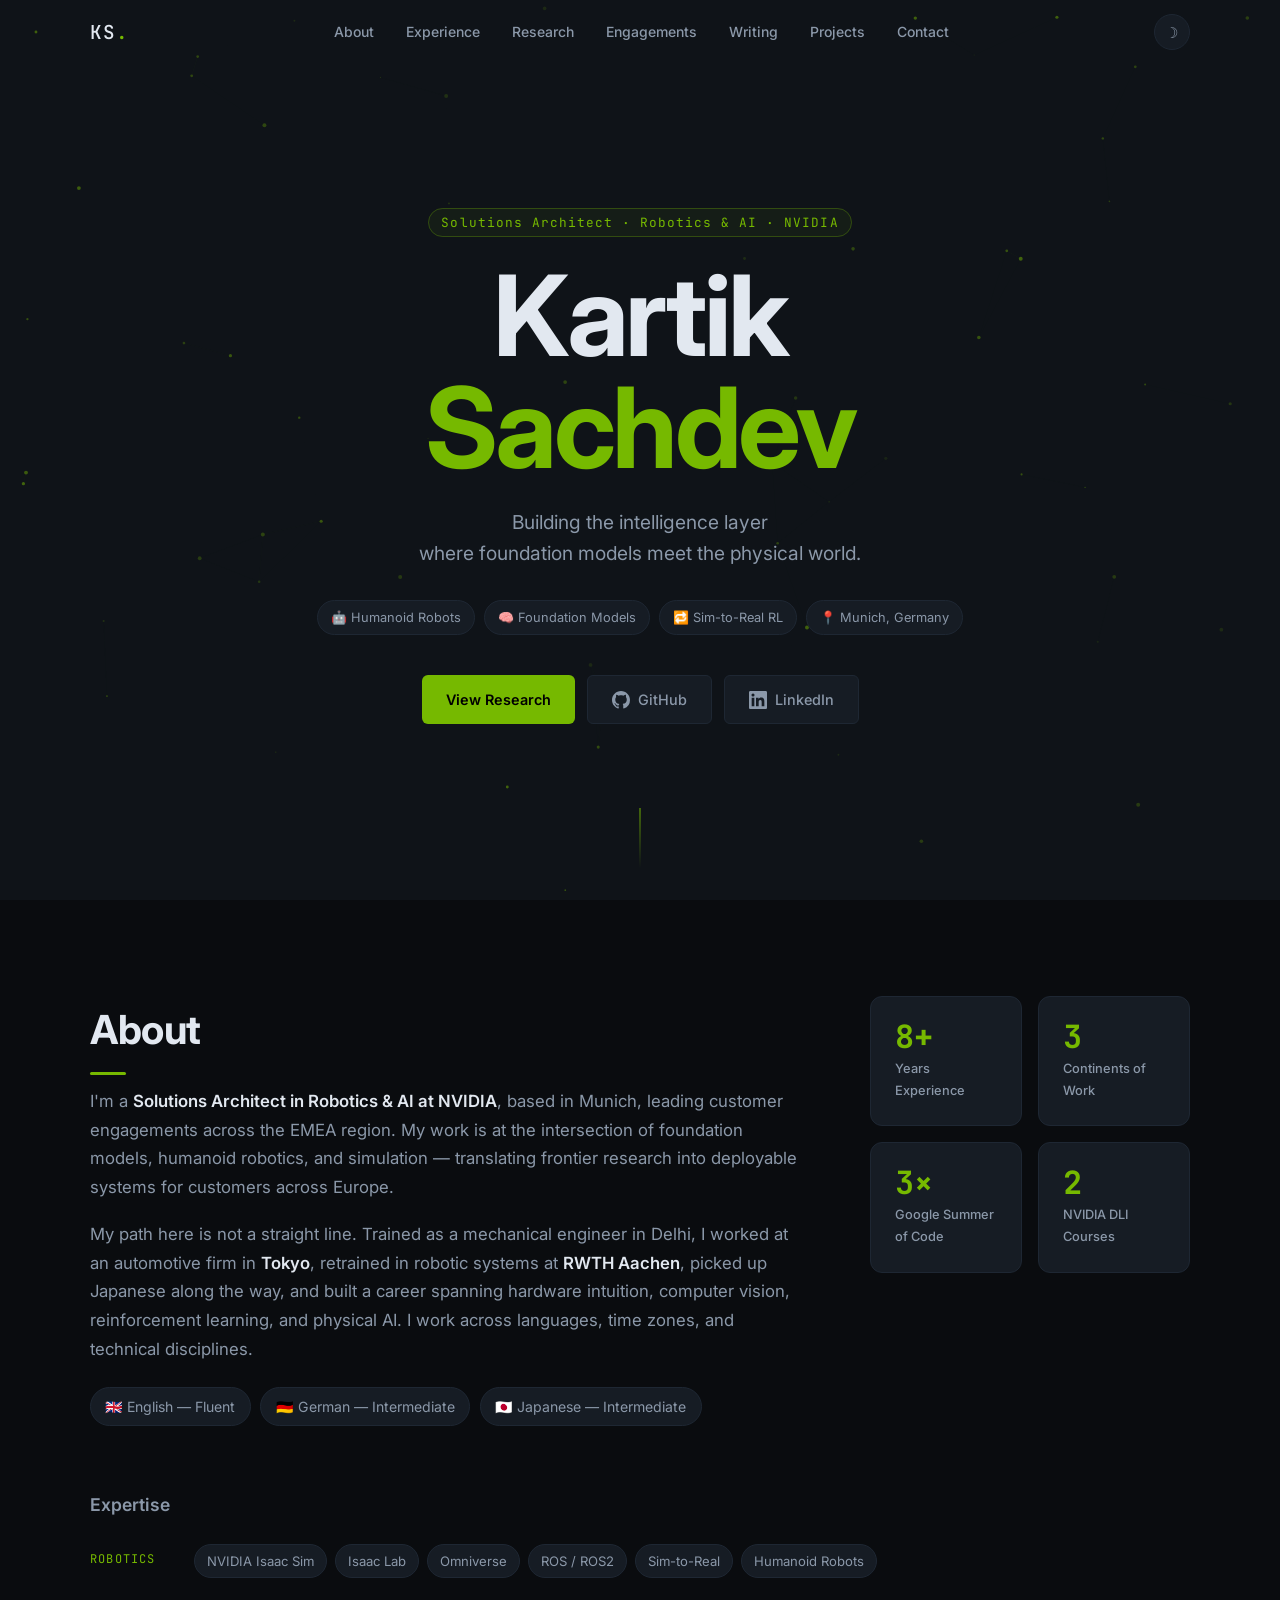
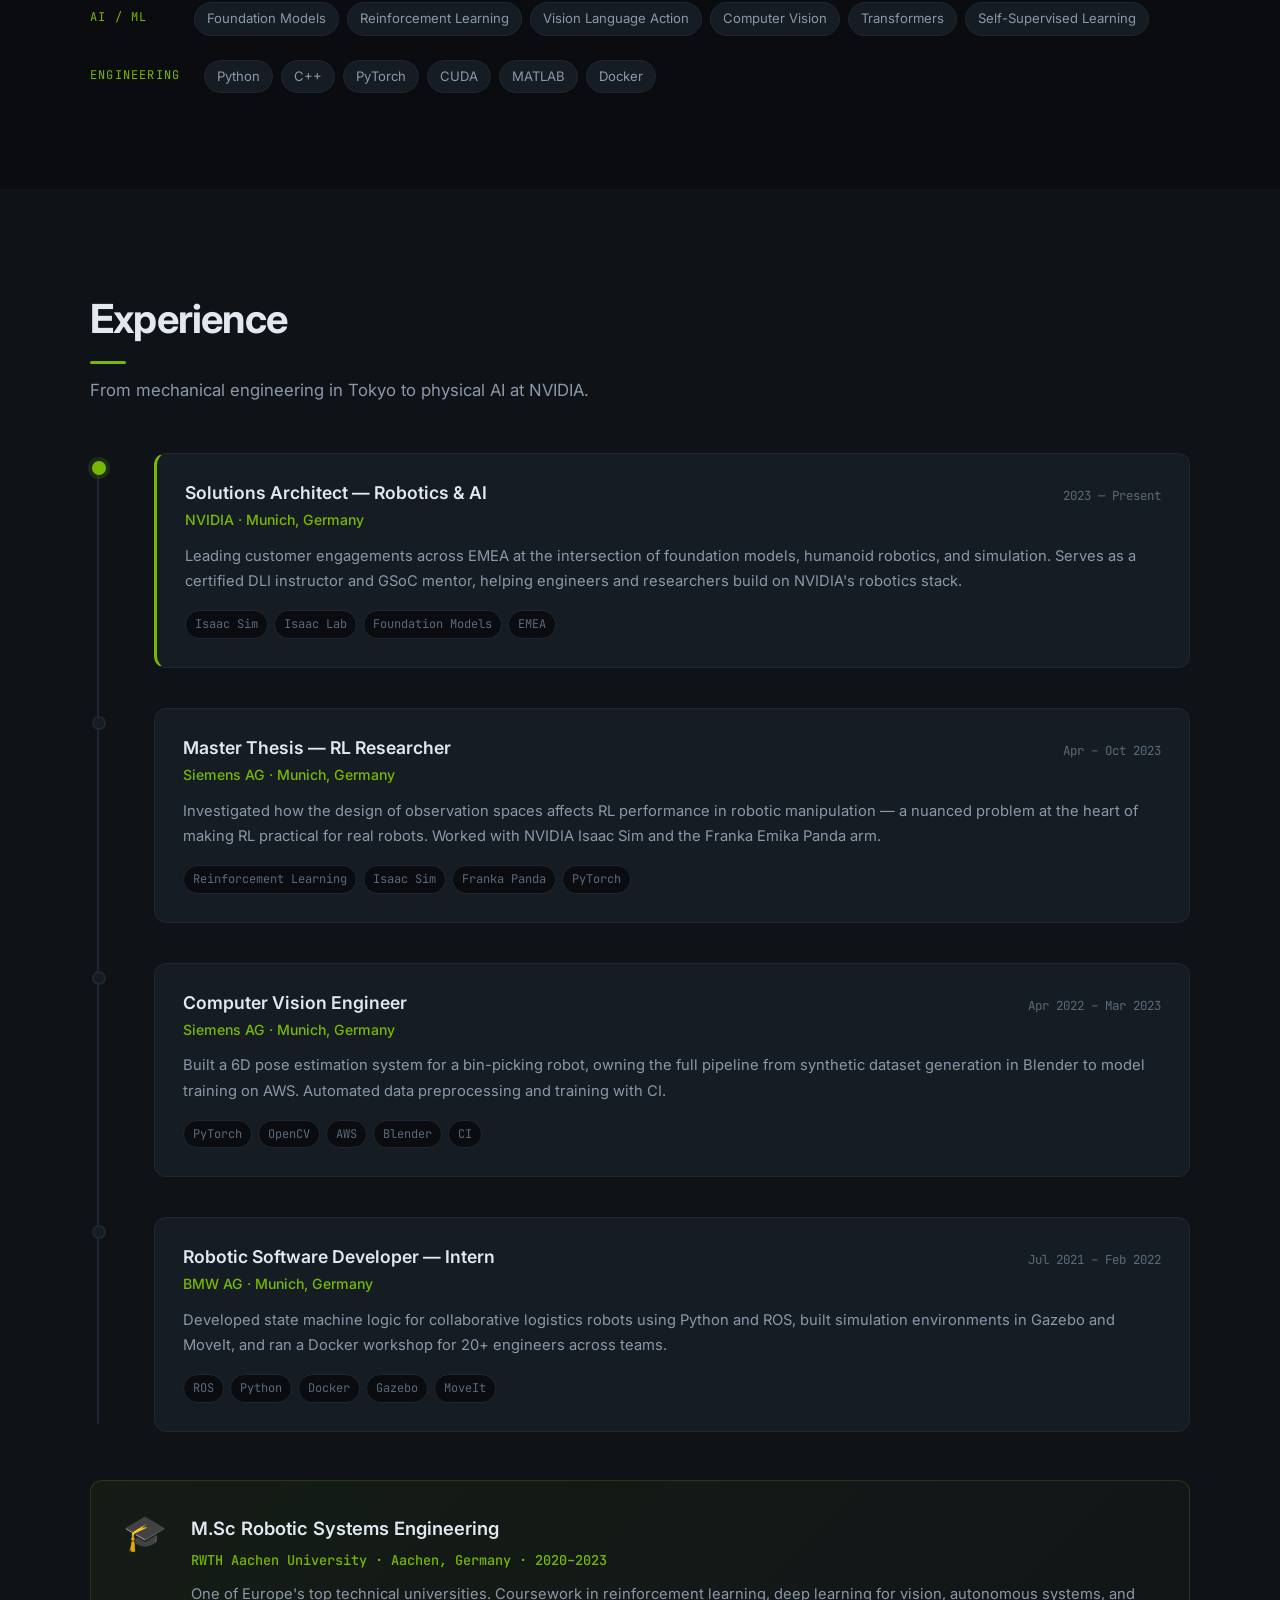
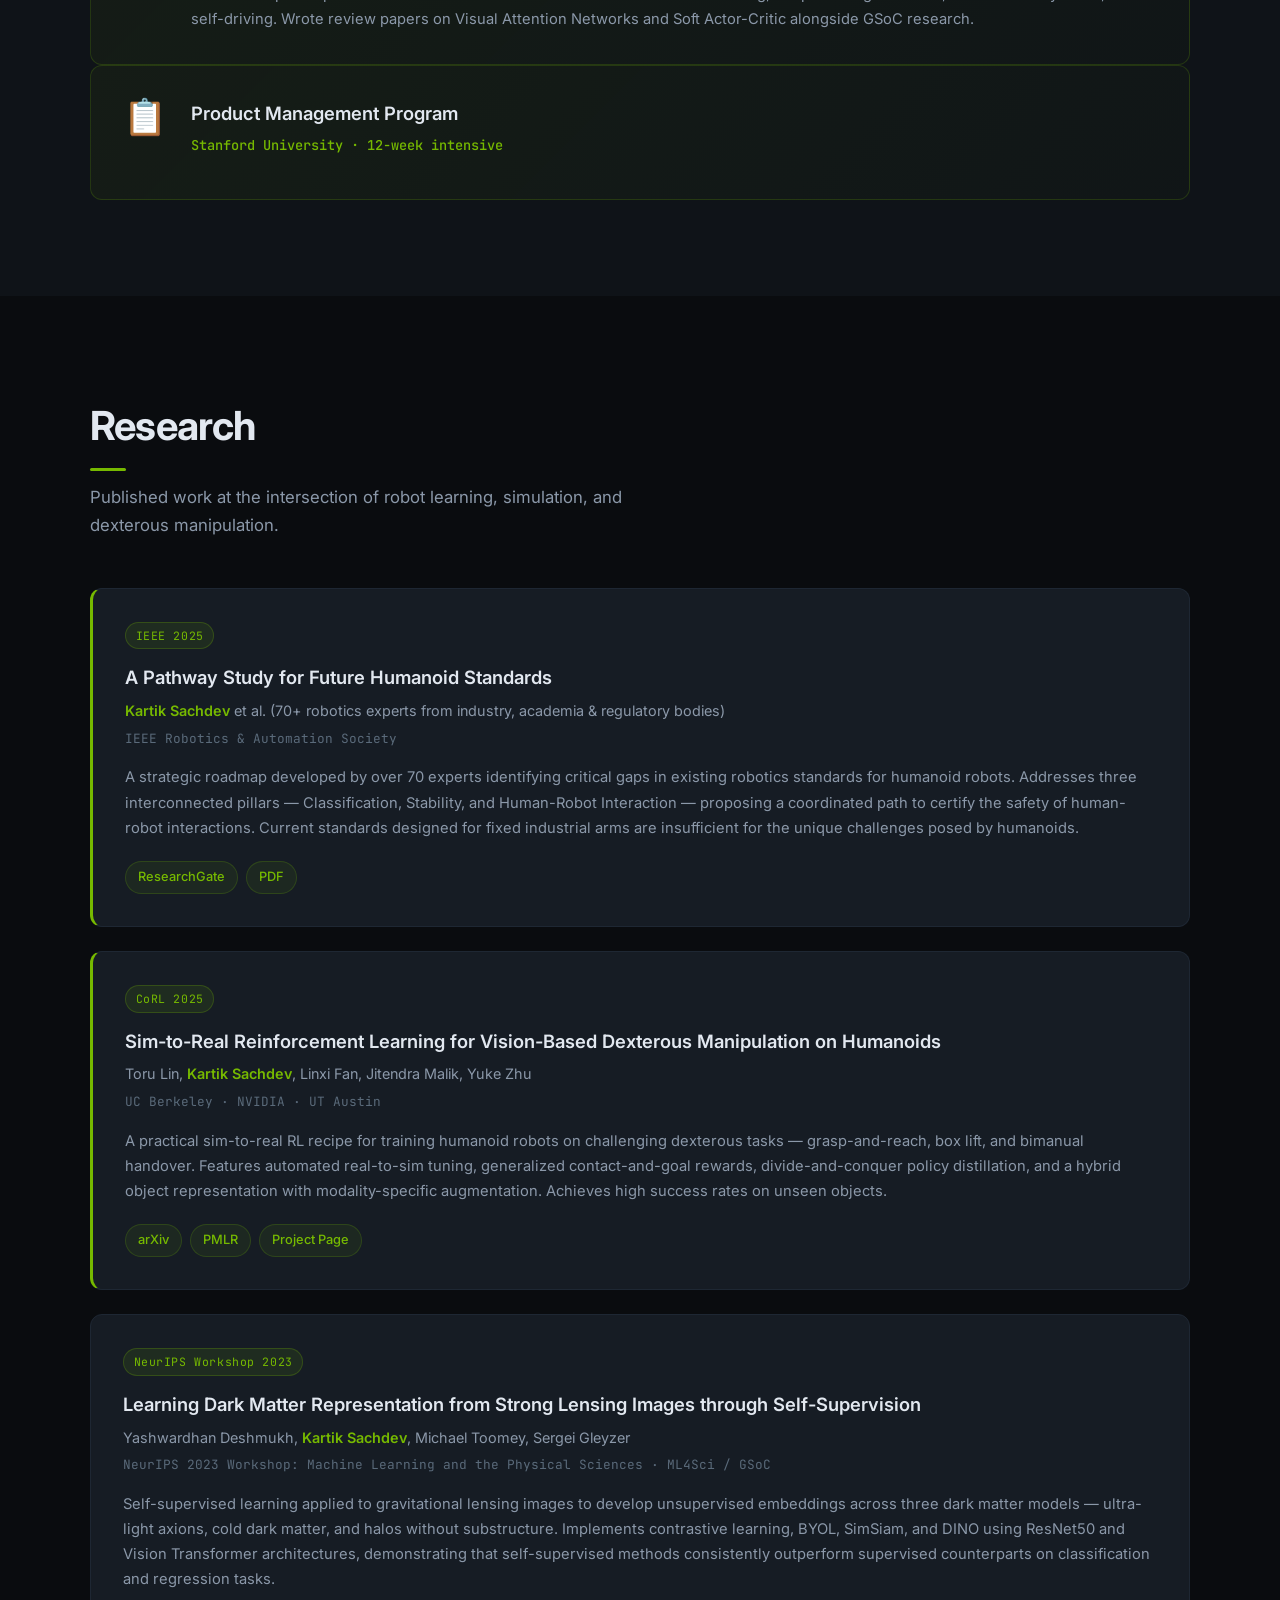
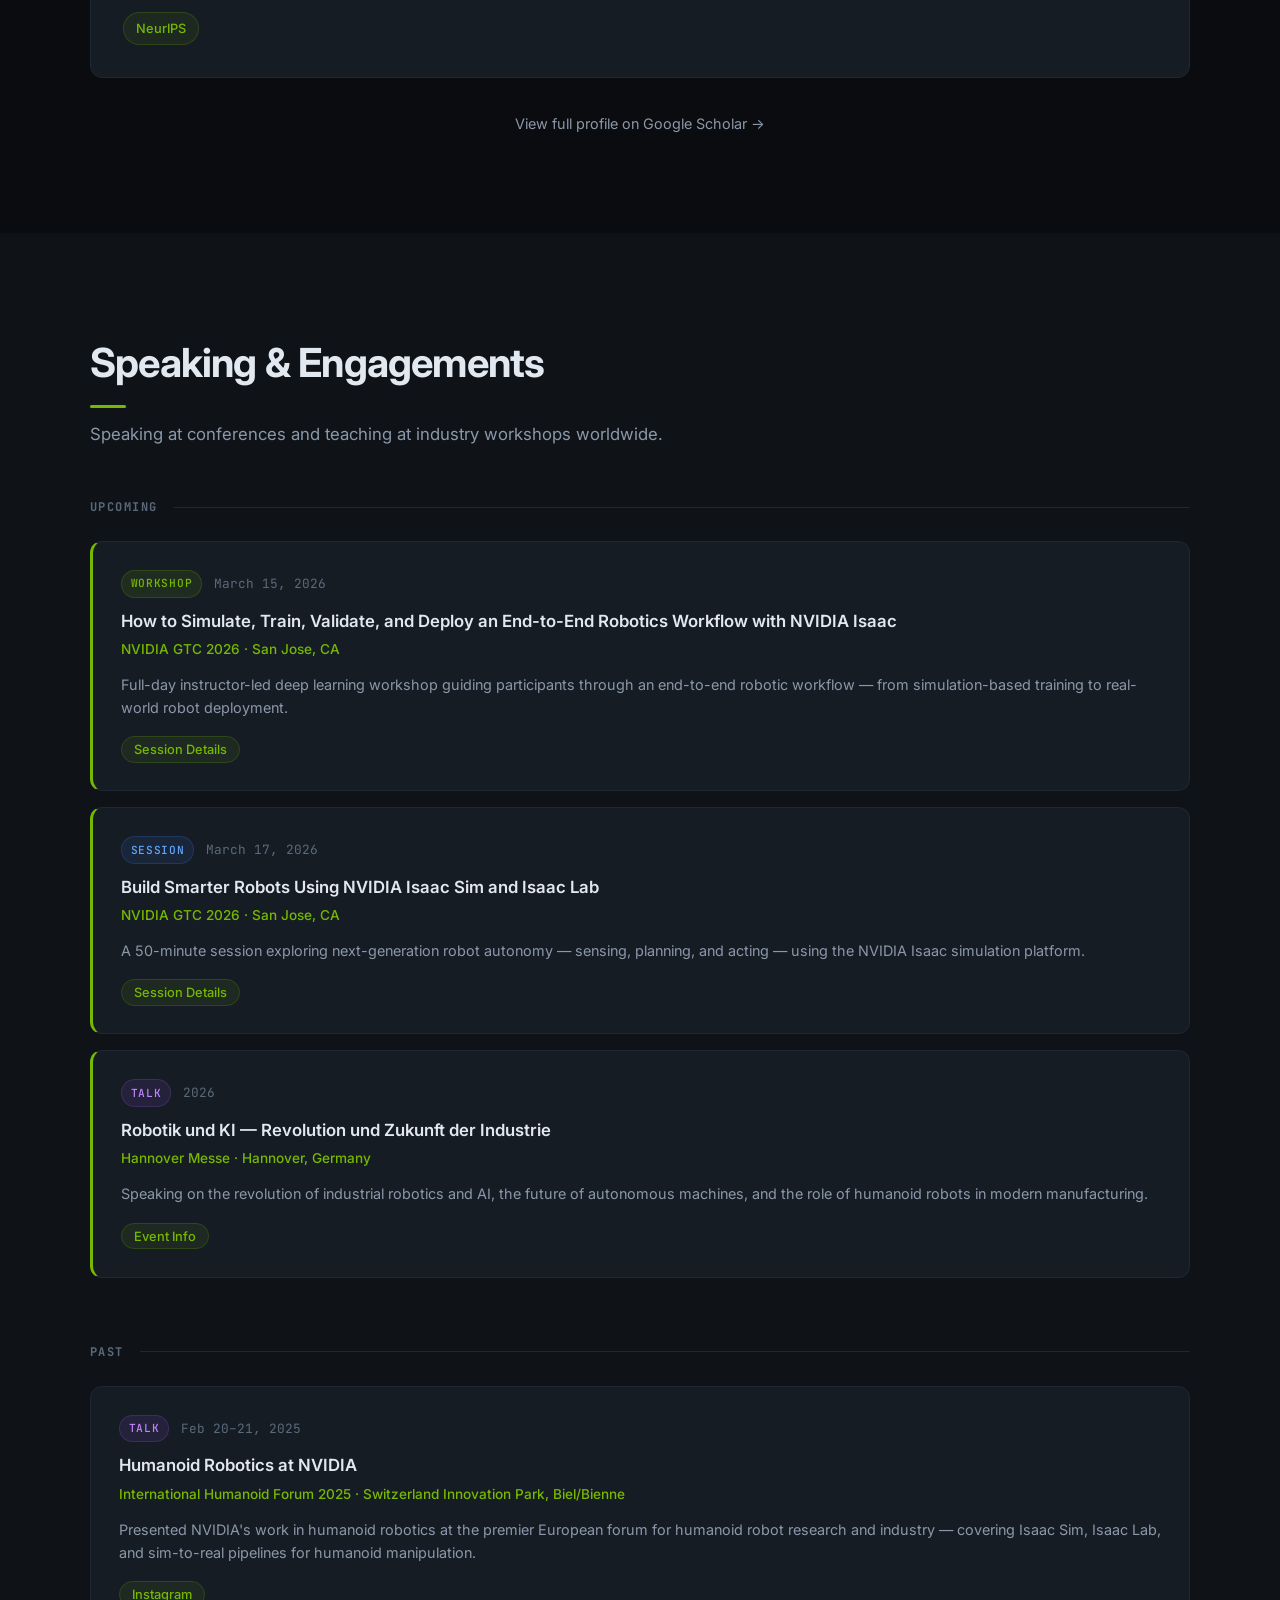
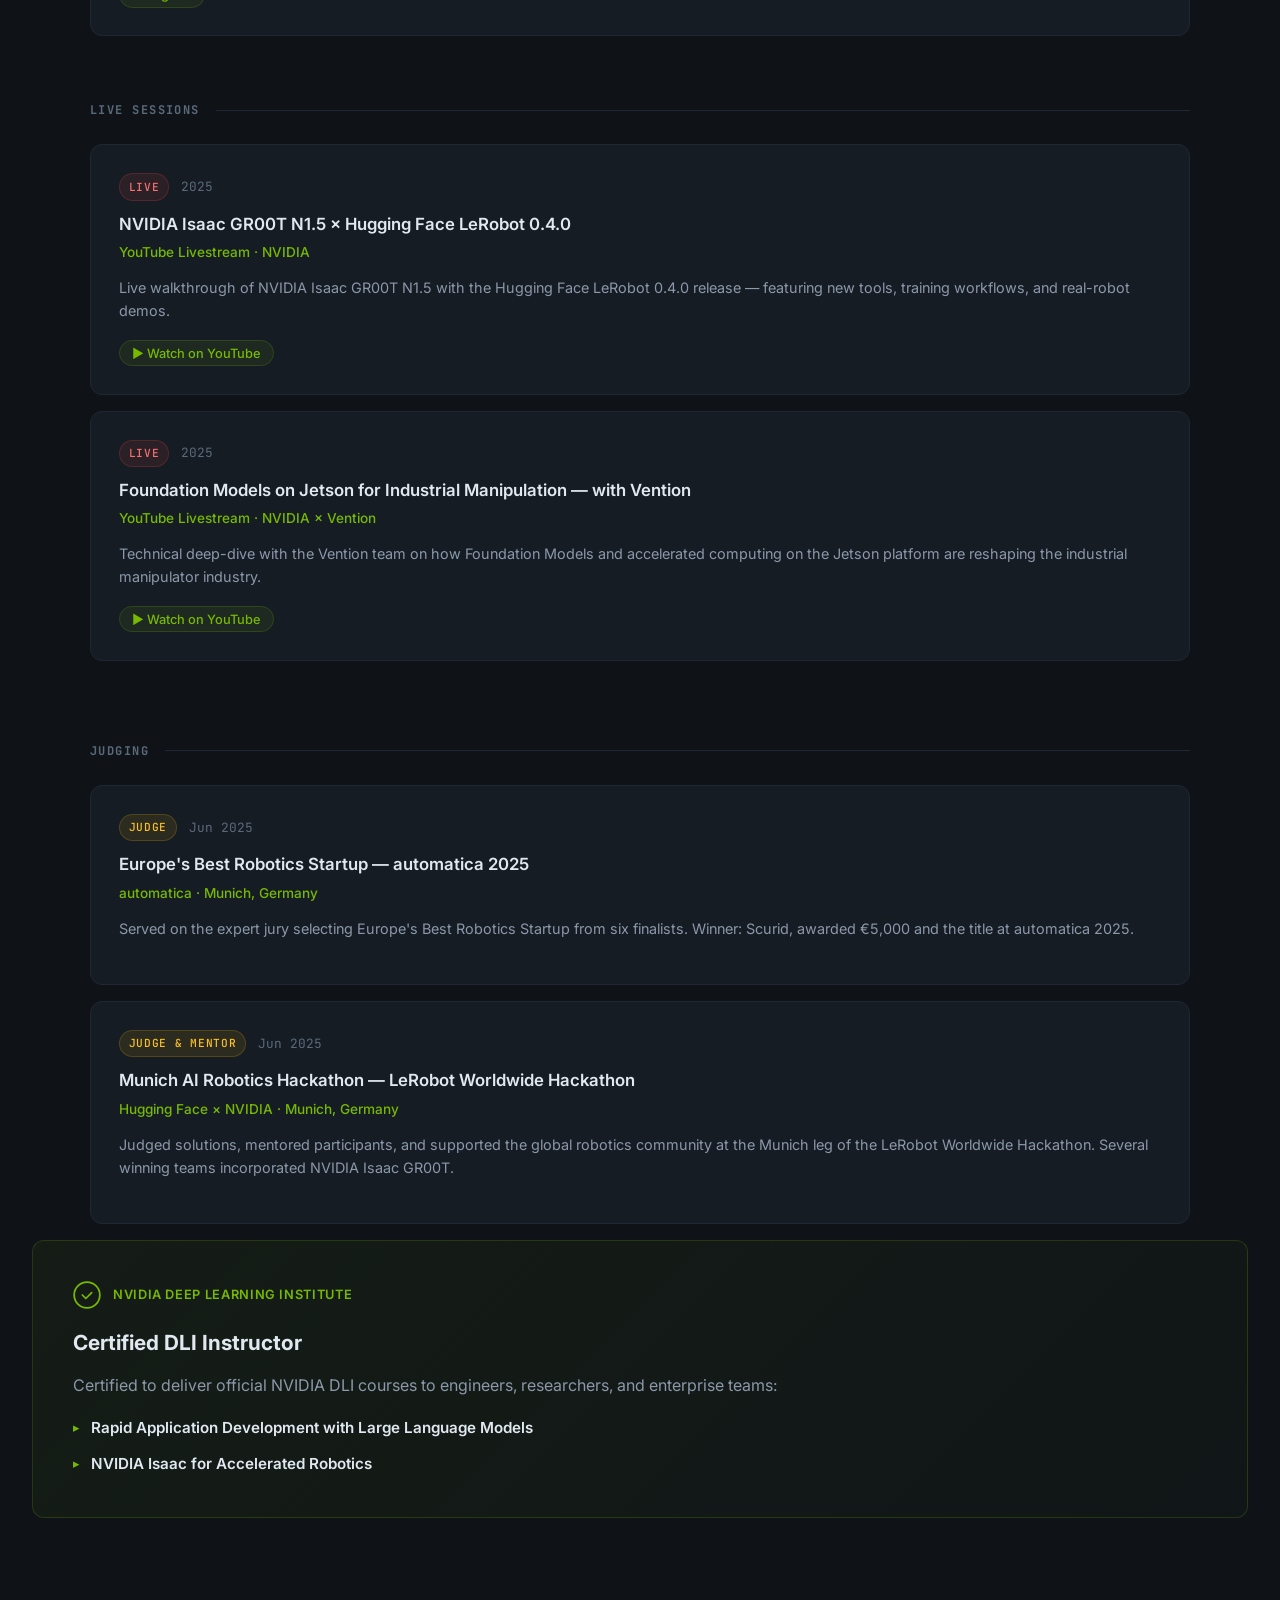
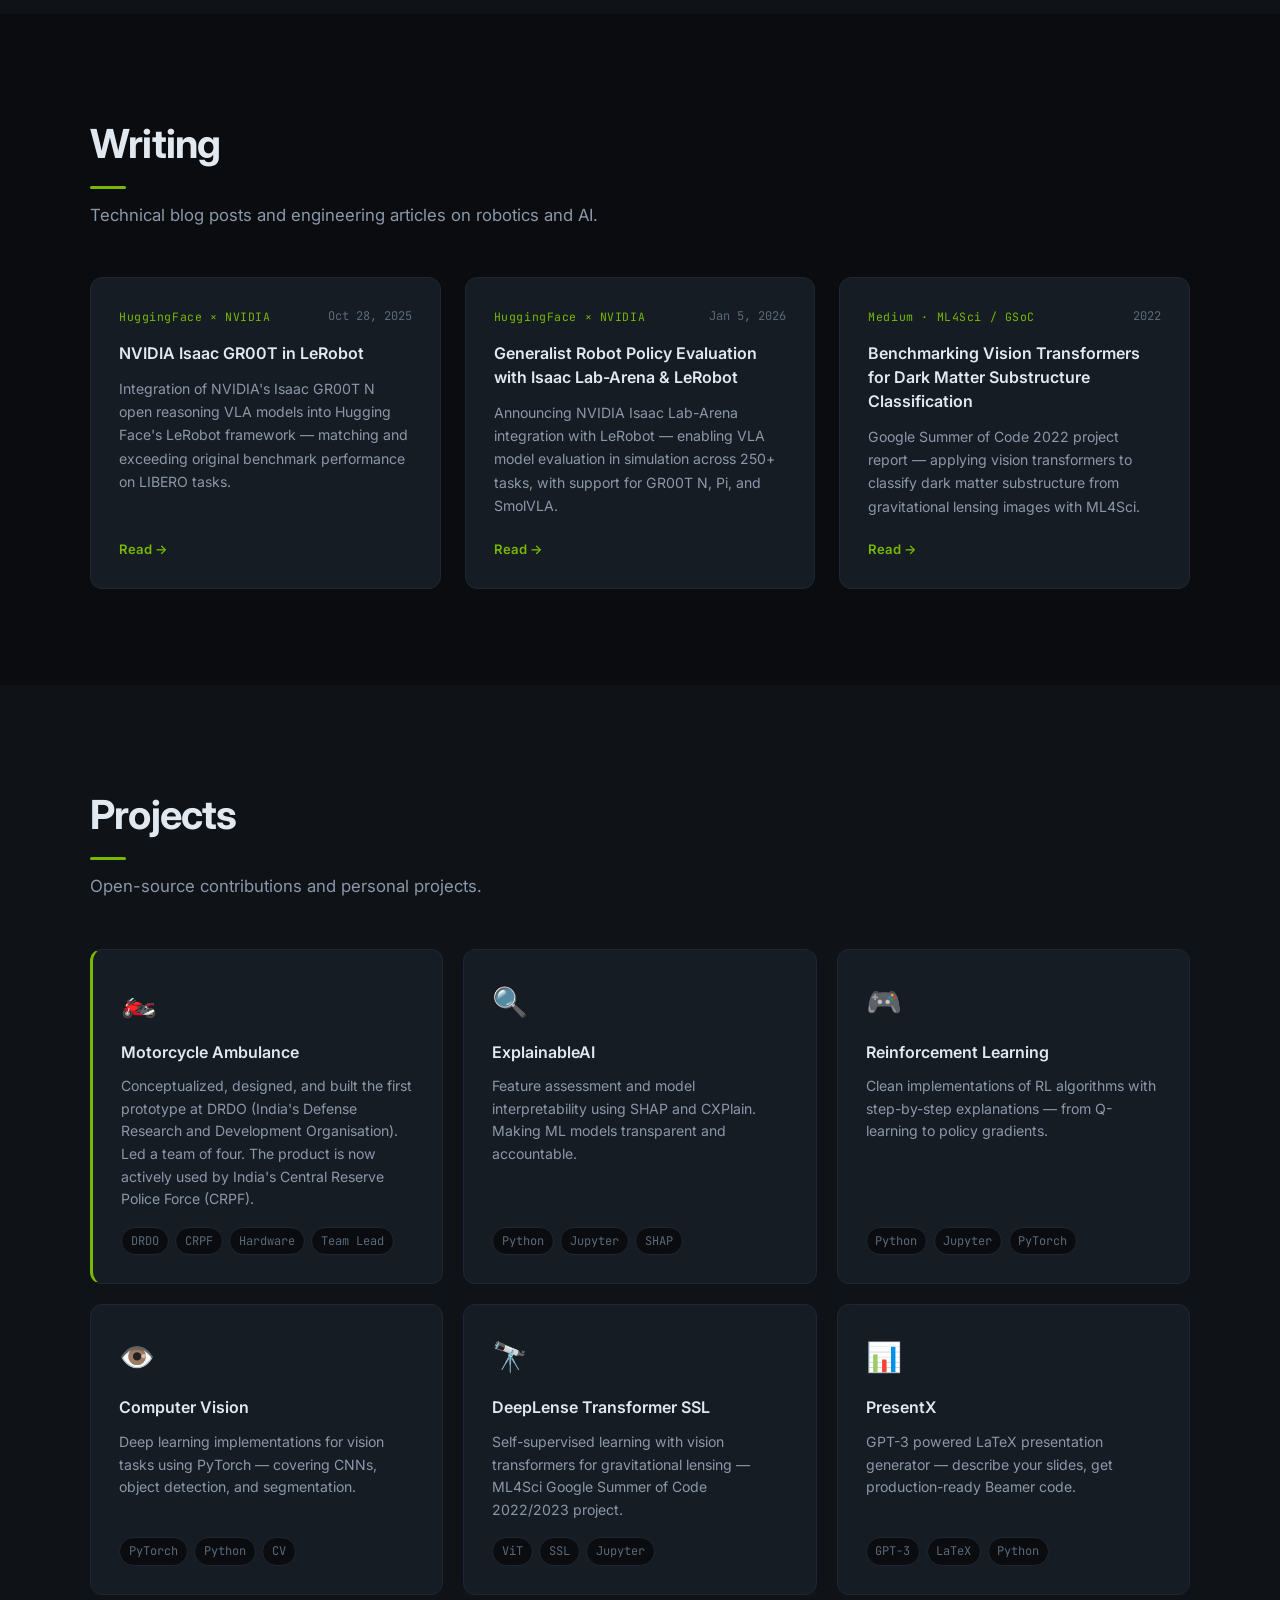
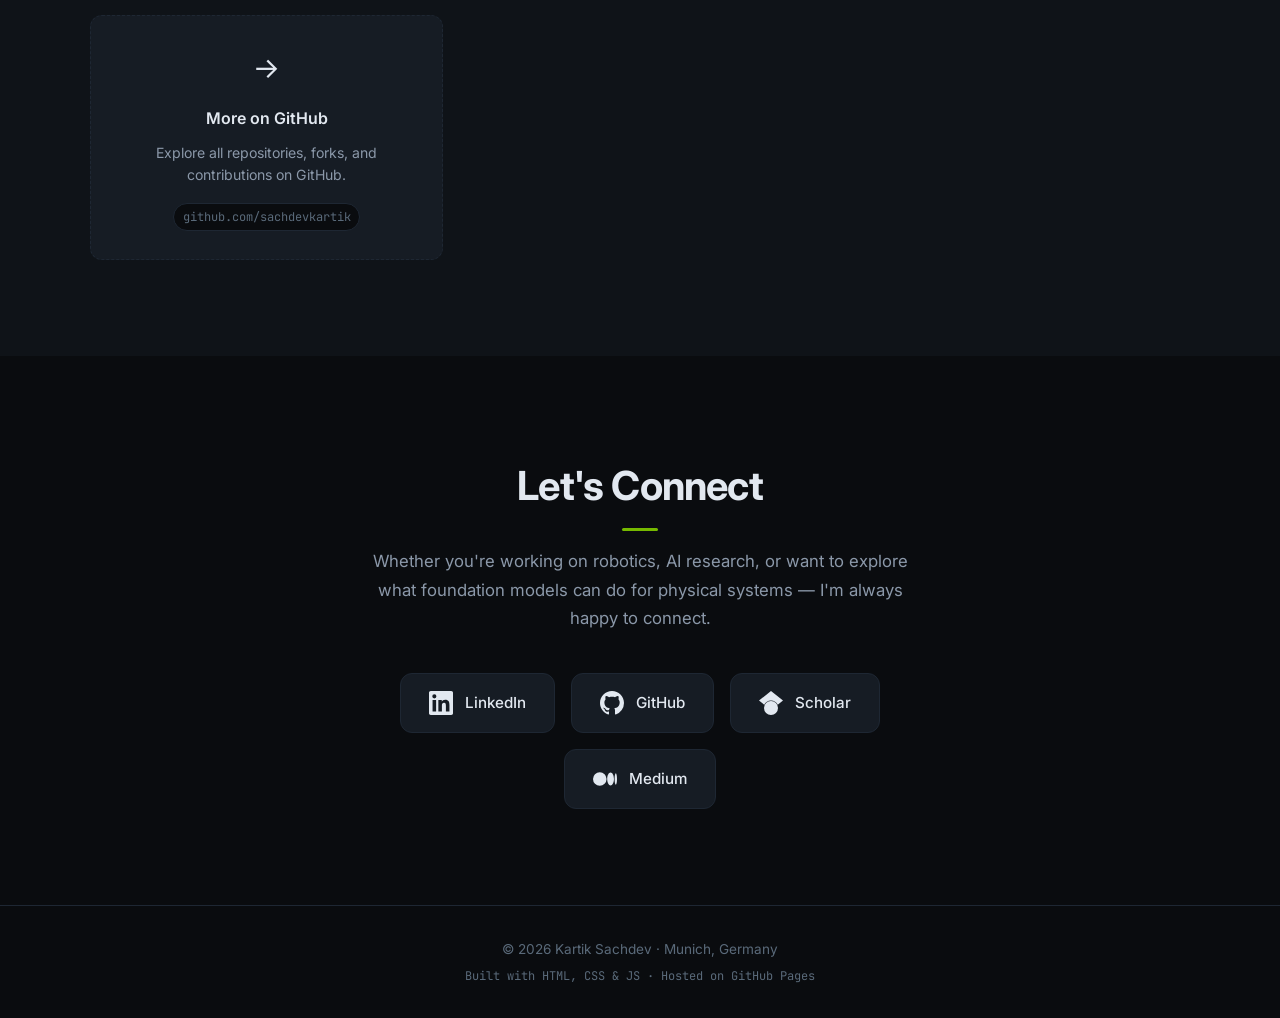
==== commit cc241397: "Add judging events, rename section to Speaking & Engagements" ====
--- a/index.html
+++ b/index.html
@@ -75,7 +75,7 @@
         <li><a href="#about">About</a></li>
         <li><a href="#experience">Experience</a></li>
         <li><a href="#research">Research</a></li>
-        <li><a href="#talks">Talks</a></li>
+        <li><a href="#talks">Engagements</a></li>
         <li><a href="#writing">Writing</a></li>
         <li><a href="#projects">Projects</a></li>
         <li><a href="#contact">Contact</a></li>
@@ -330,7 +330,7 @@
   <!-- TALKS & WORKSHOPS -->
   <section id="talks">
     <div class="container">
-      <h2 class="section-title">Talks &amp; Workshops</h2>
+      <h2 class="section-title">Speaking &amp; Engagements</h2>
       <p class="section-sub">Speaking at conferences and teaching at industry workshops worldwide.</p>
 
       <div class="talks-timeline">
@@ -410,6 +410,32 @@
             <p class="talk-venue">YouTube Livestream · NVIDIA × Vention</p>
             <p class="talk-desc">Technical deep-dive with the Vention team on how Foundation Models and accelerated computing on the Jetson platform are reshaping the industrial manipulator industry.</p>
             <a href="https://www.youtube.com/watch?v=y8ZW4GUvKmI&t" target="_blank" rel="noopener" class="pill-link">▶ Watch on YouTube</a>
+          </div>
+        </div>
+
+      </div>
+
+        <div class="talk-group">
+          <h3 class="talk-group-label">Judging</h3>
+
+          <div class="talk-card">
+            <div class="talk-meta">
+              <span class="talk-type judge">Judge</span>
+              <span class="talk-date">Jun 2025</span>
+            </div>
+            <h4>Europe's Best Robotics Startup — automatica 2025</h4>
+            <p class="talk-venue">automatica · Munich, Germany</p>
+            <p class="talk-desc">Served on the expert jury selecting Europe's Best Robotics Startup from six finalists. Winner: Scurid, awarded €5,000 and the title at automatica 2025.</p>
+          </div>
+
+          <div class="talk-card">
+            <div class="talk-meta">
+              <span class="talk-type judge">Judge & Mentor</span>
+              <span class="talk-date">Jun 2025</span>
+            </div>
+            <h4>Munich AI Robotics Hackathon — LeRobot Worldwide Hackathon</h4>
+            <p class="talk-venue">Hugging Face × NVIDIA · Munich, Germany</p>
+            <p class="talk-desc">Judged solutions, mentored participants, and supported the global robotics community at the Munich leg of the LeRobot Worldwide Hackathon. Several winning teams incorporated NVIDIA Isaac GR00T.</p>
           </div>
         </div>
 
--- a/assets/css/talks.css
+++ b/assets/css/talks.css
@@ -29,6 +29,7 @@
 .talk-type.workshop { background: rgba(118,185,0,0.1); color: var(--accent); border: 1px solid rgba(118,185,0,0.2); }
 .talk-type.session { background: rgba(59,130,246,0.1); color: #60a5fa; border: 1px solid rgba(59,130,246,0.2); }
 .talk-type.demo   { background: rgba(239,68,68,0.1);  color: #f87171; border: 1px solid rgba(239,68,68,0.2); }
+.talk-type.judge  { background: rgba(234,179,8,0.1);  color: #fbbf24; border: 1px solid rgba(234,179,8,0.2); }
 .talk-type.talk { background: rgba(168,85,247,0.1); color: #c084fc; border: 1px solid rgba(168,85,247,0.2); }
 .talk-date {
   font-size: 0.8rem; color: var(--text3); font-family: var(--mono);
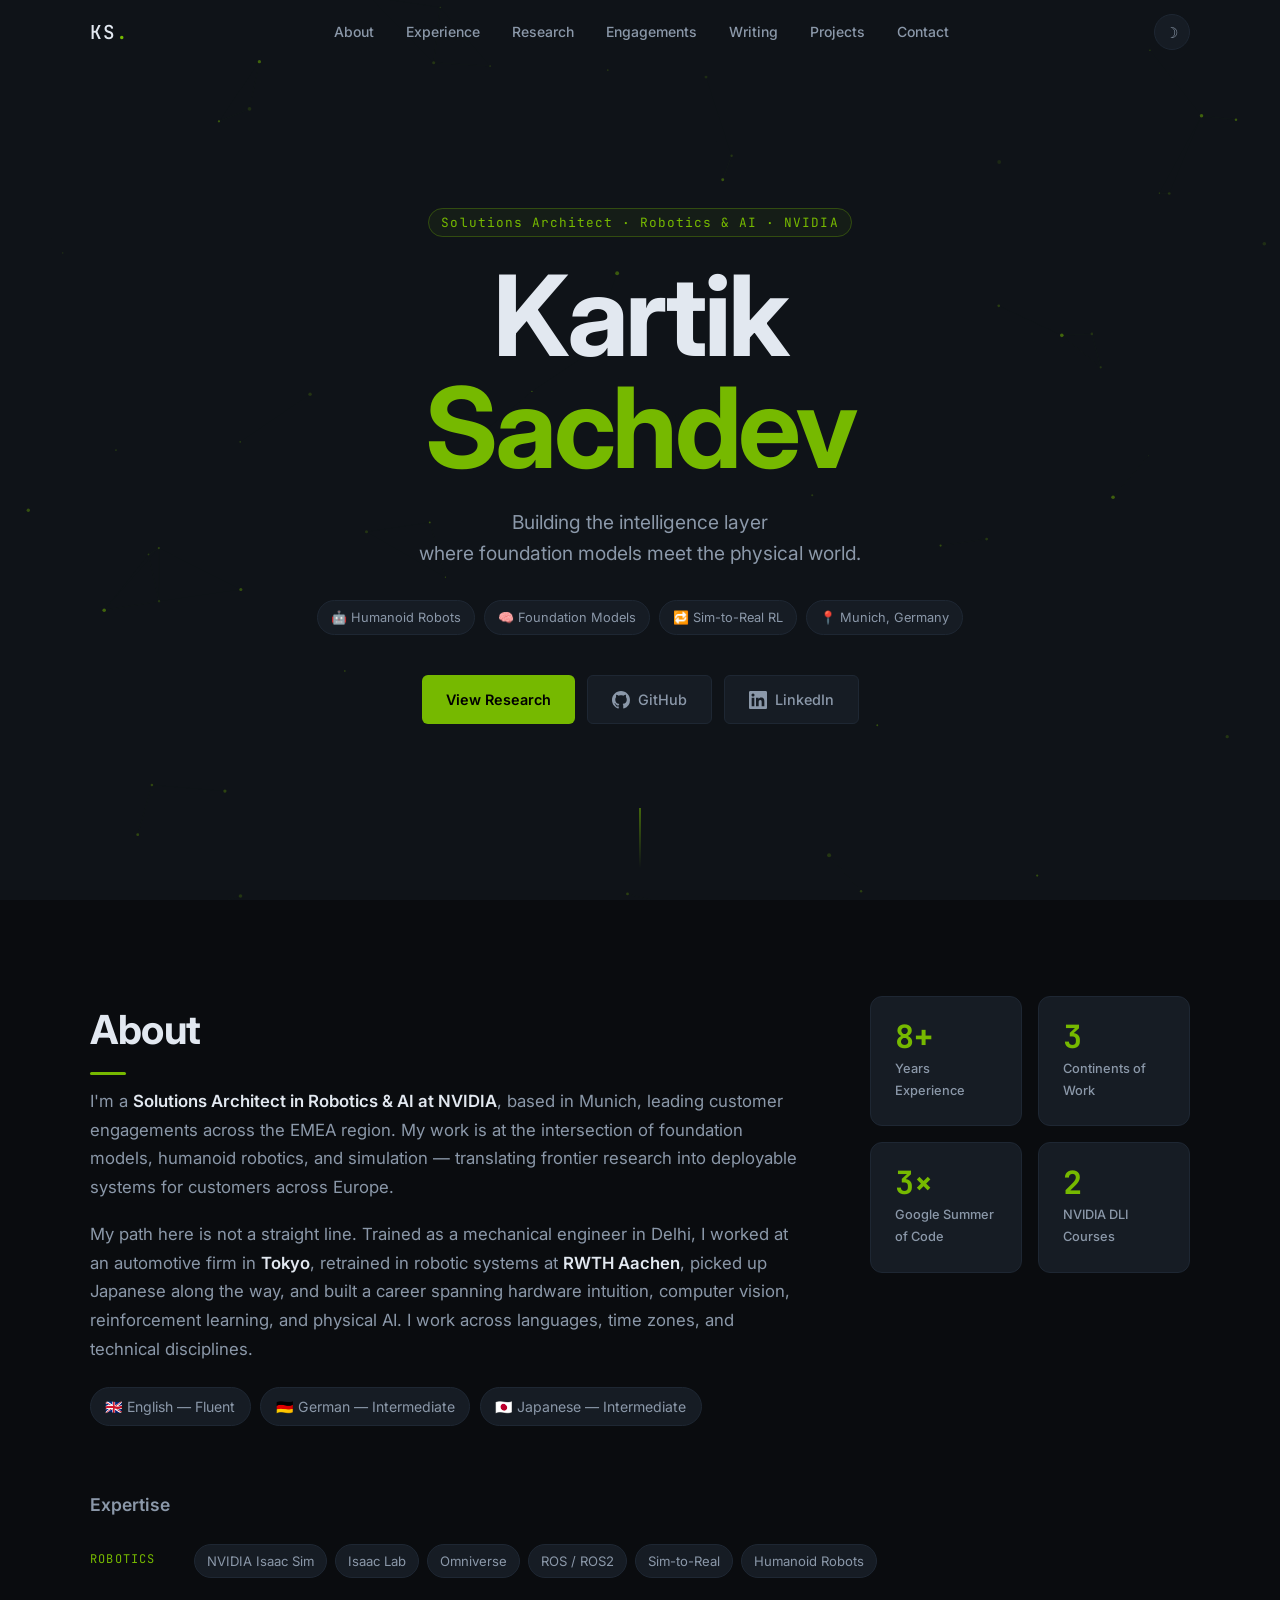
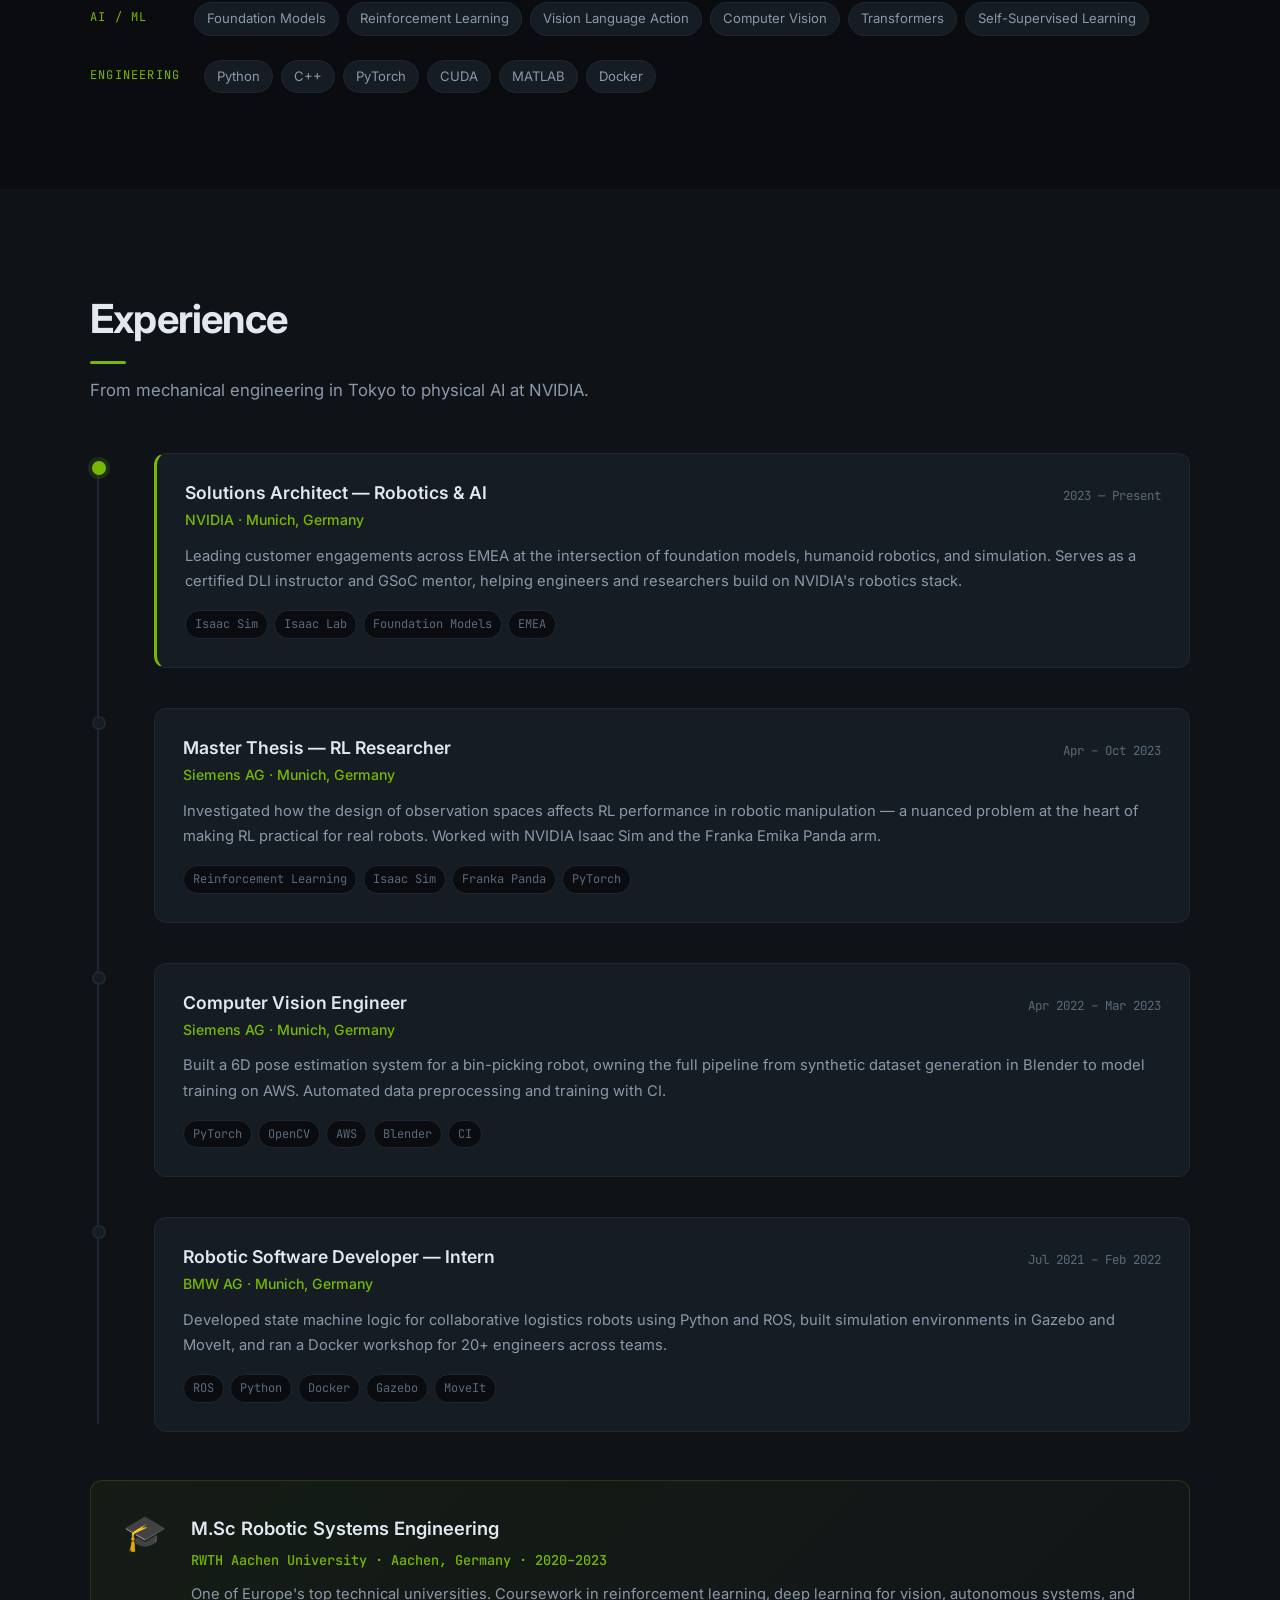
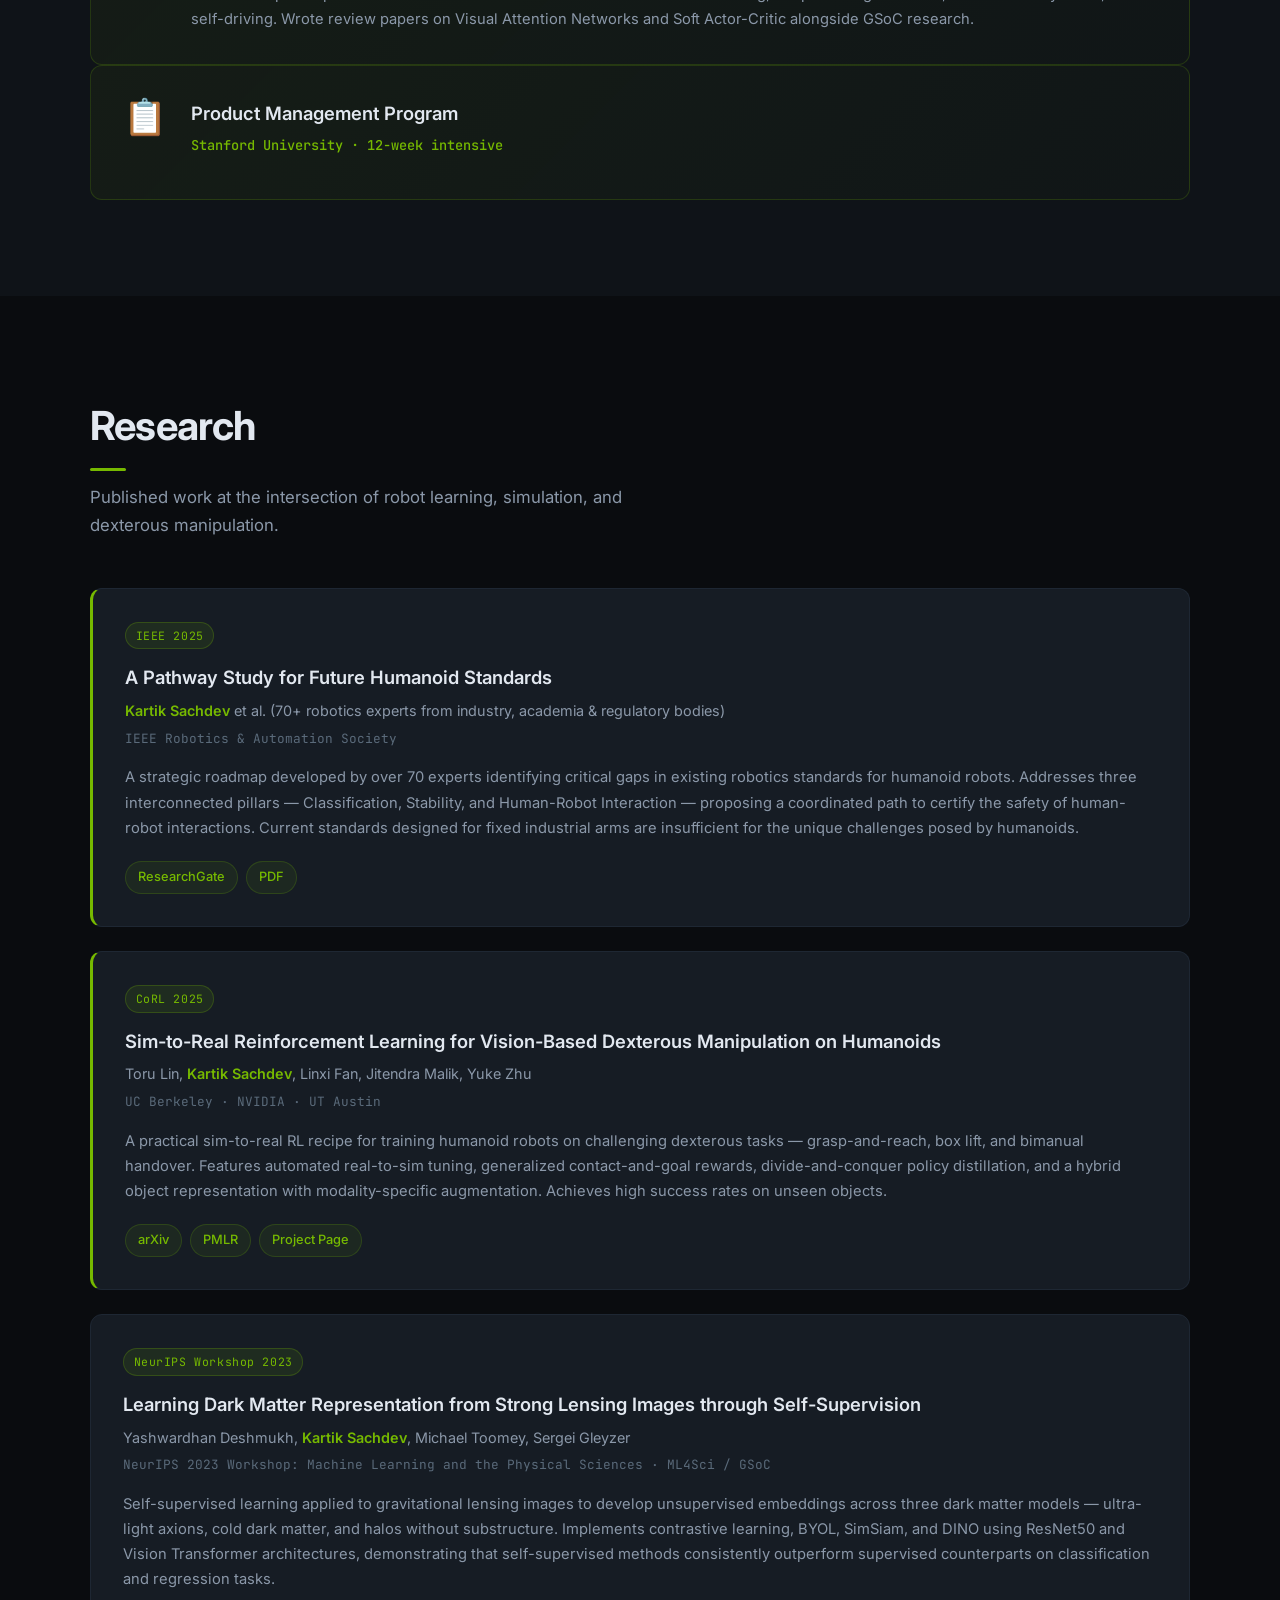
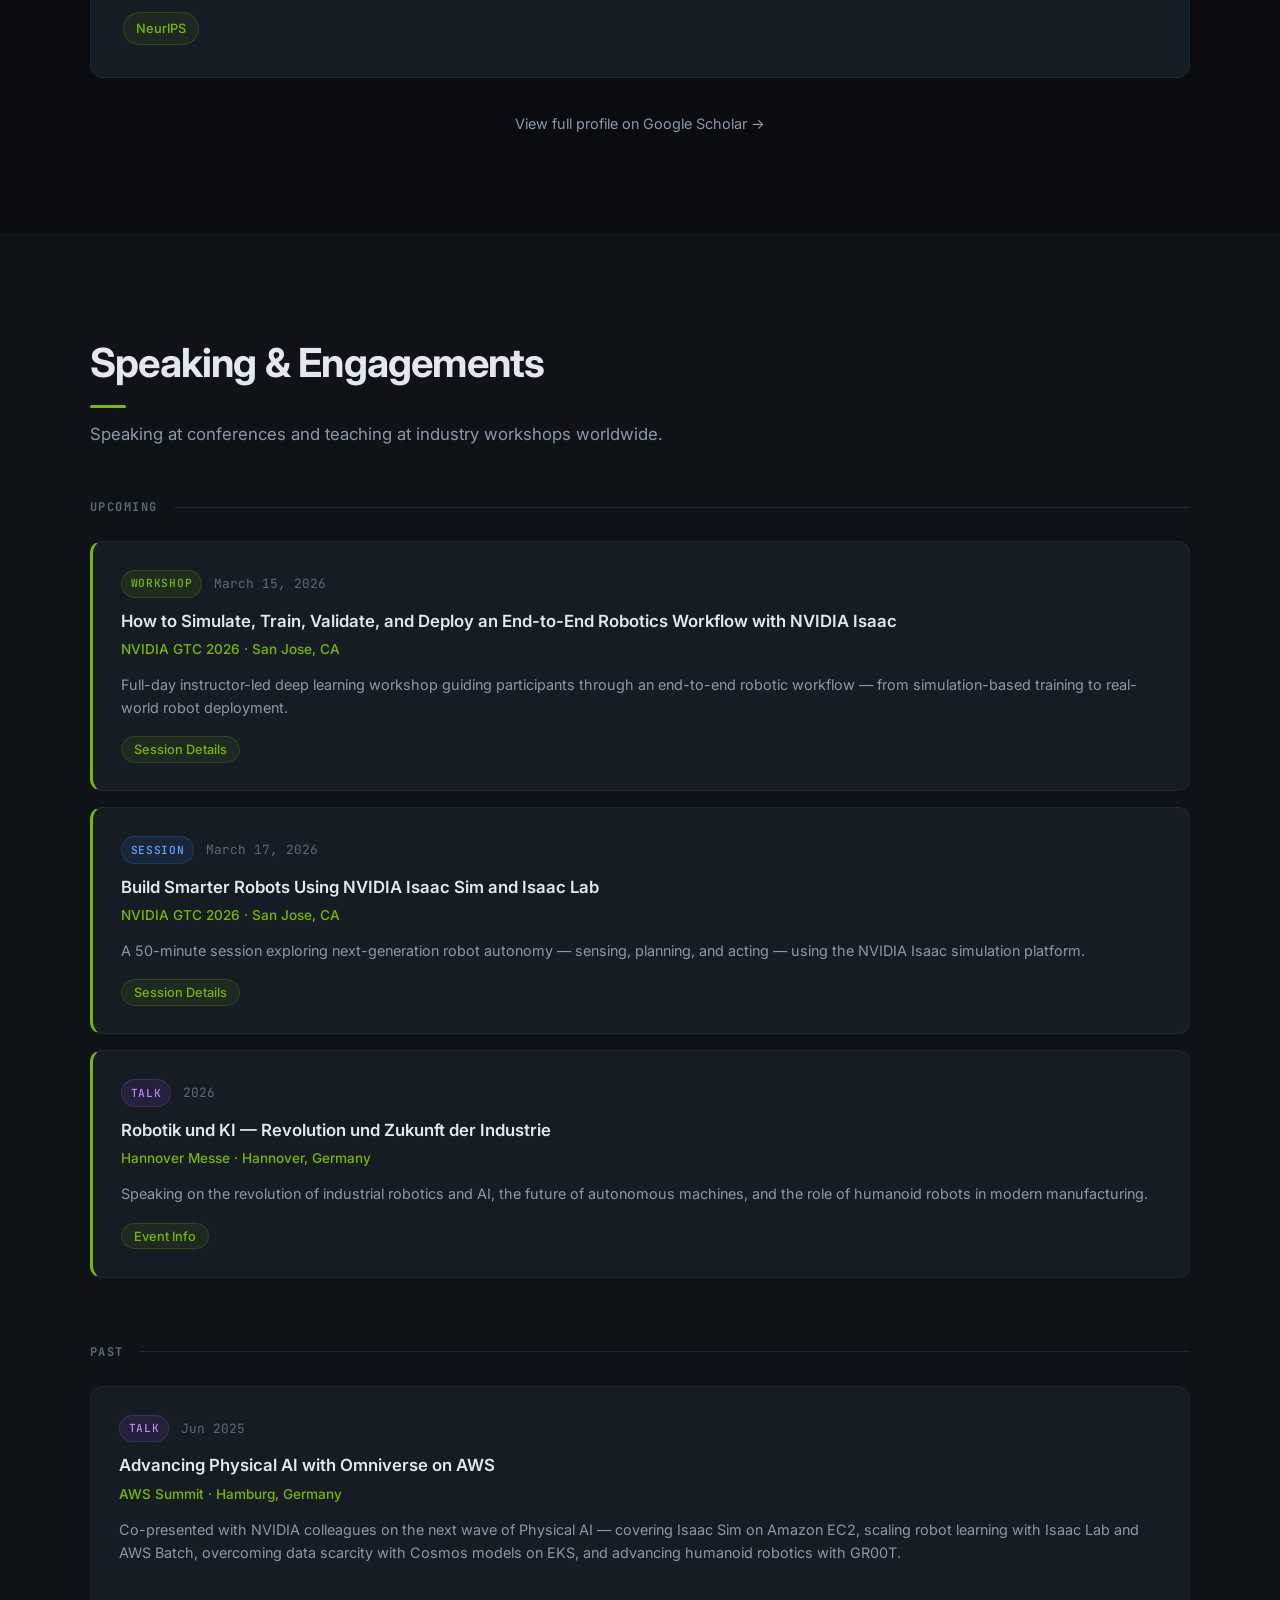
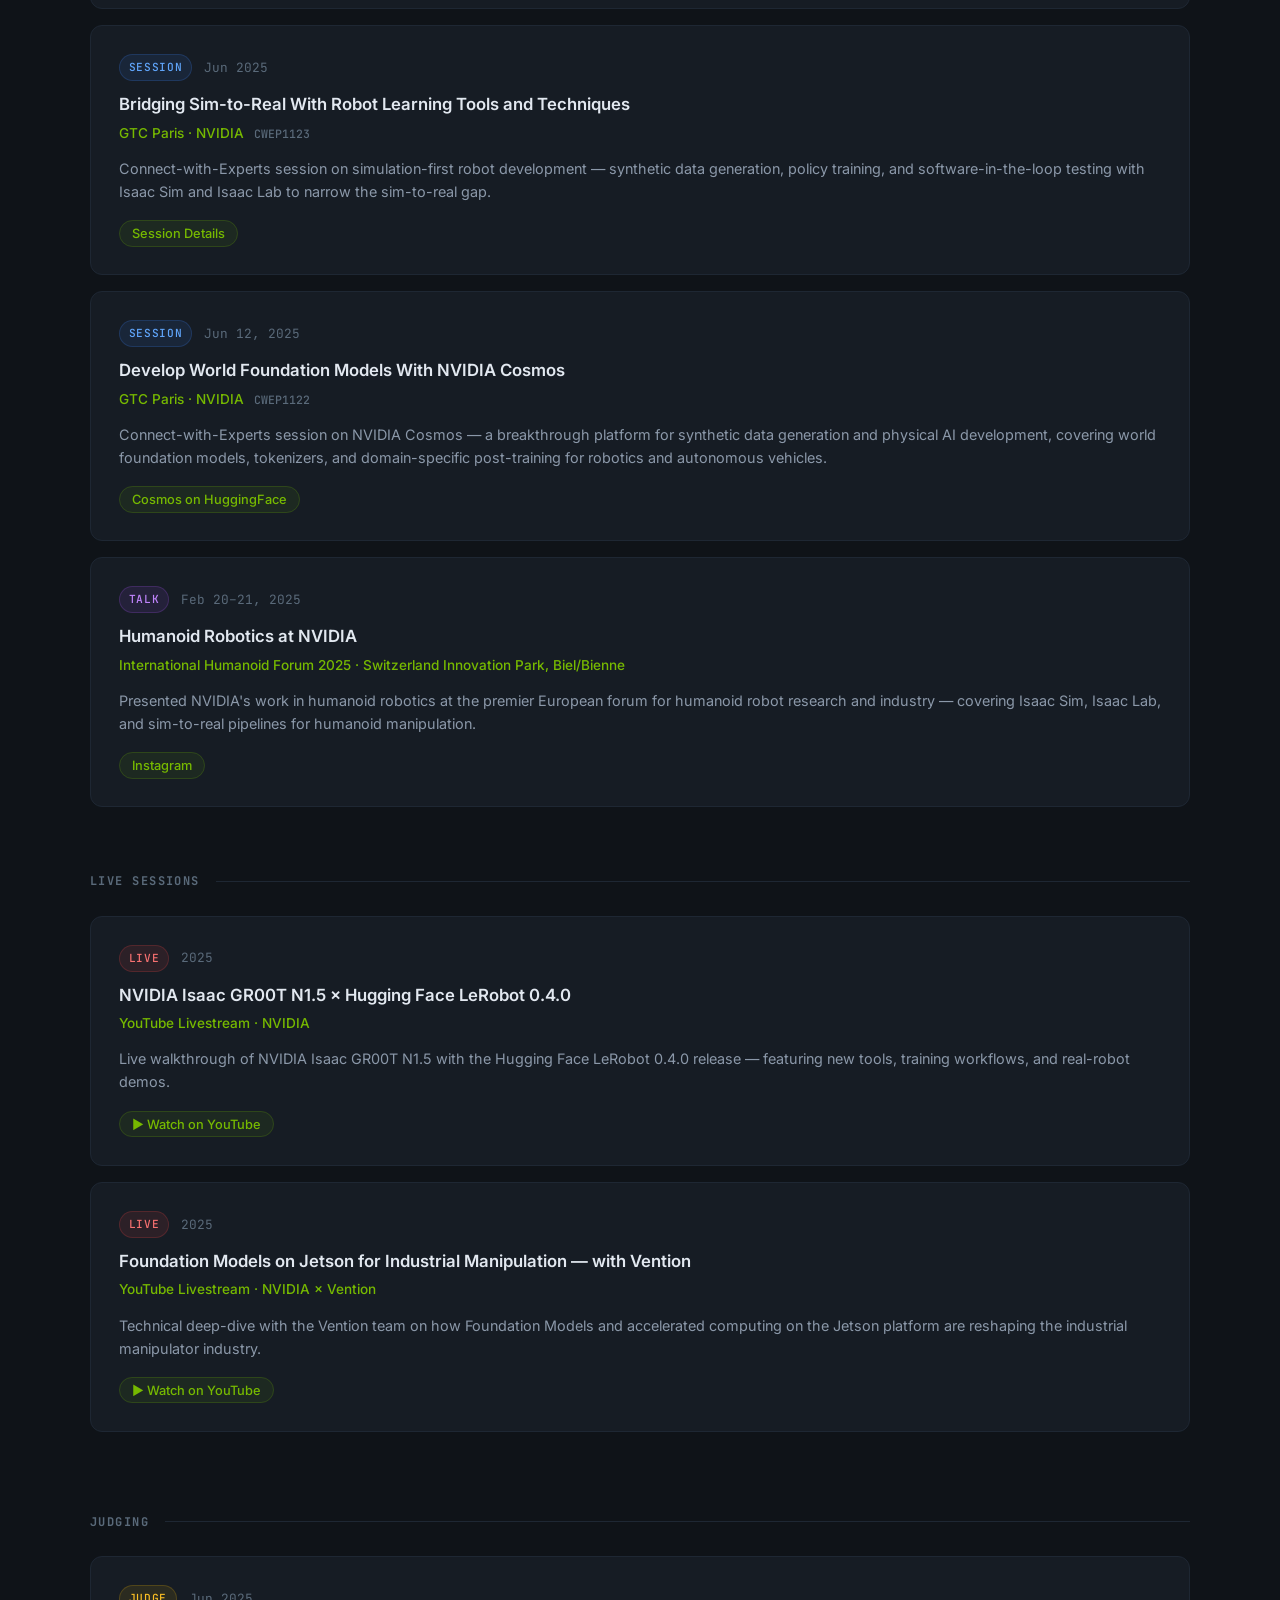
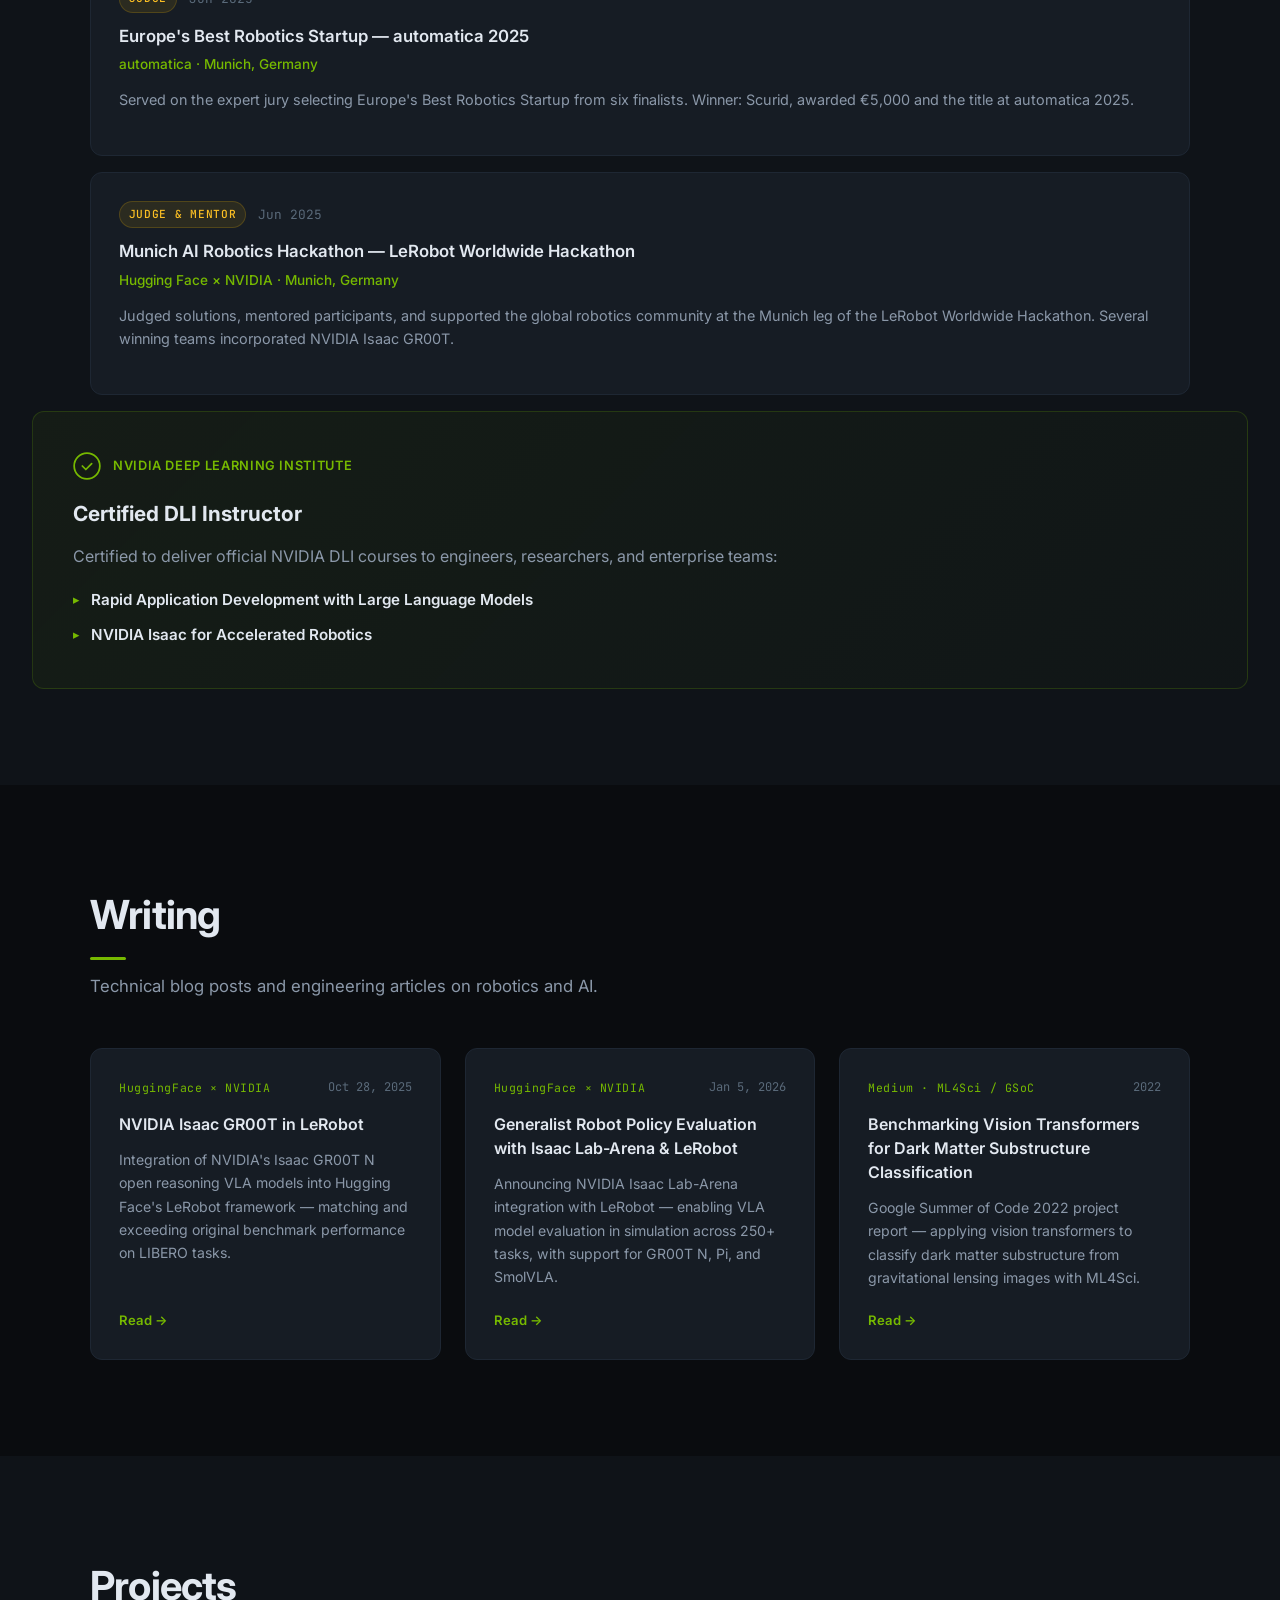
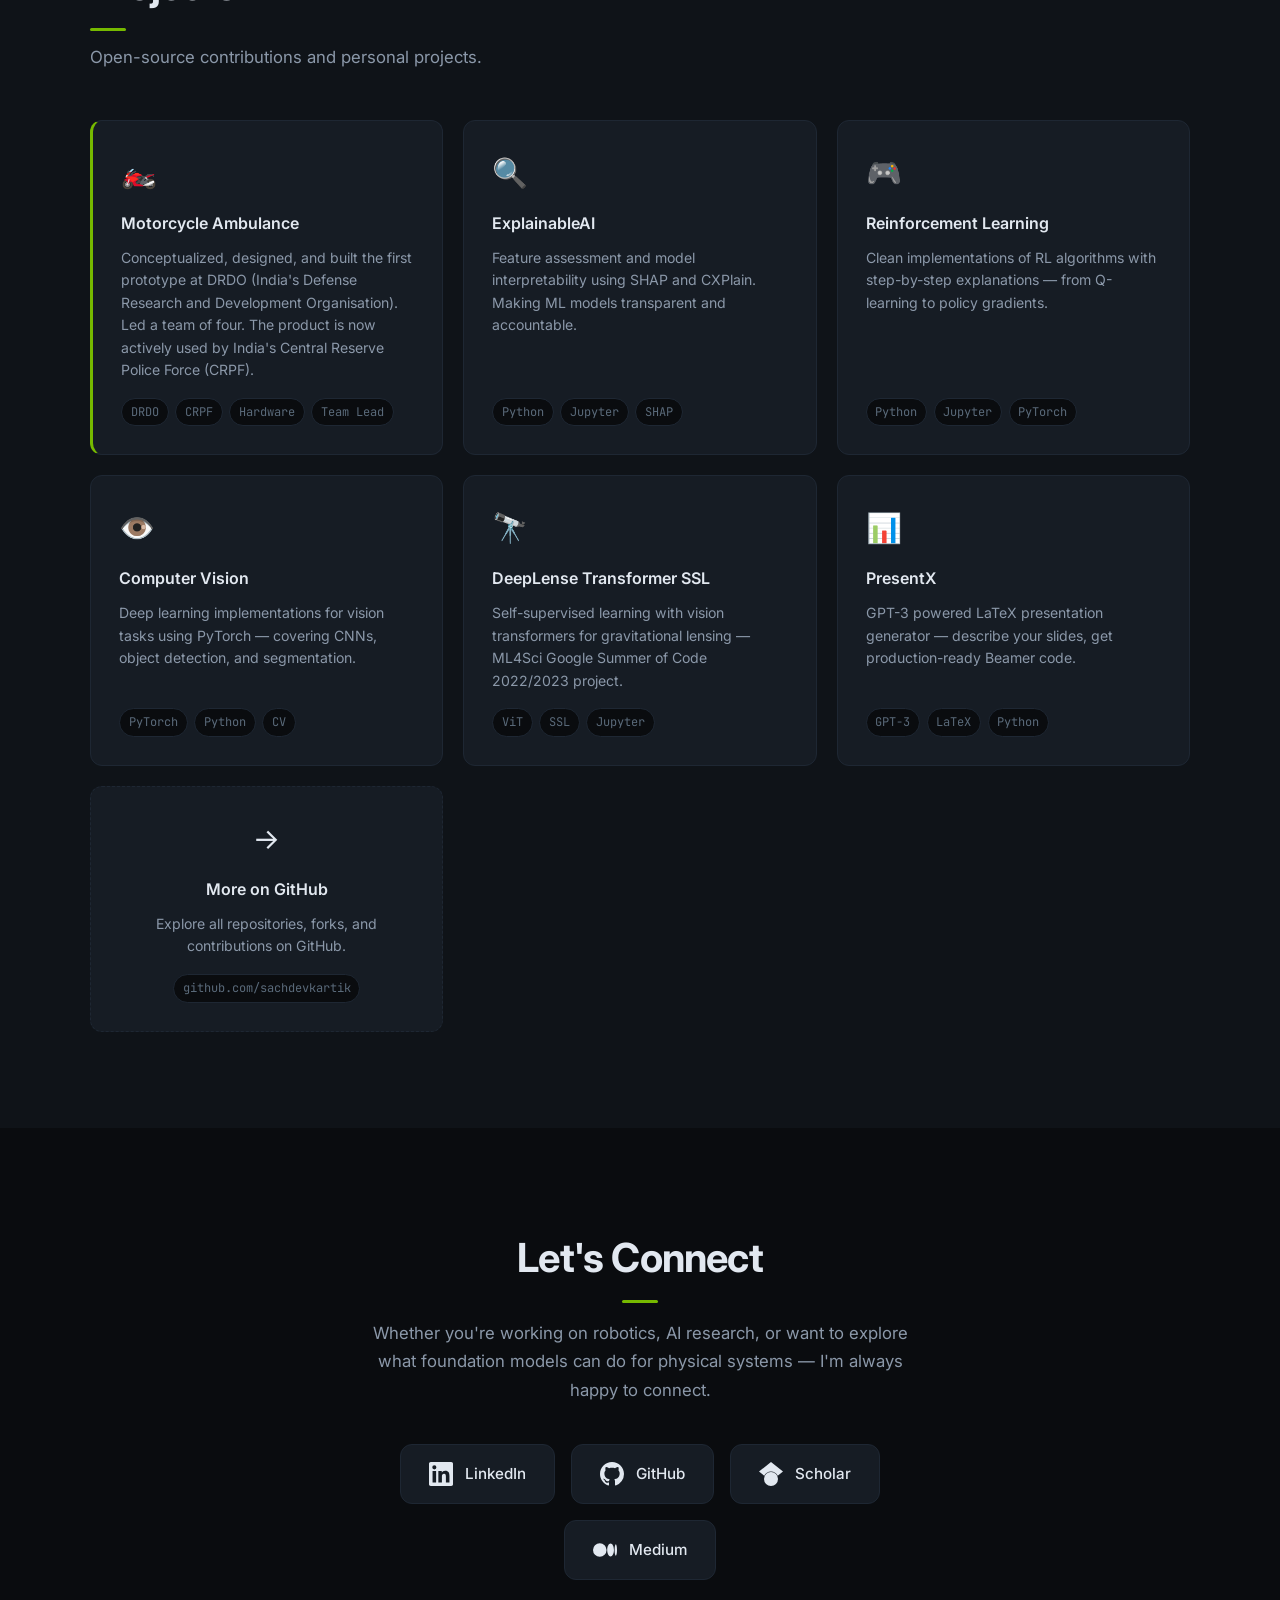
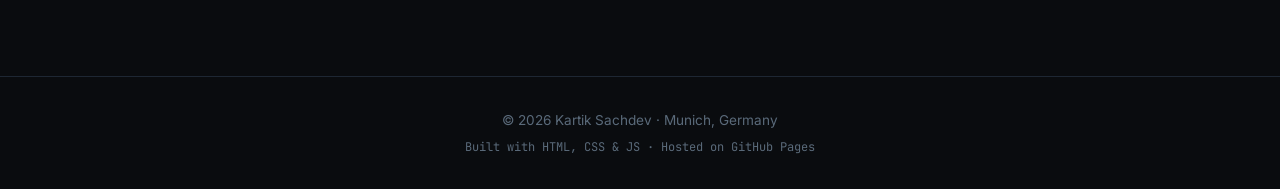
==== commit 463a96b3: "Add AWS Summit and GTC Paris sessions to past engagements" ====
--- a/index.html
+++ b/index.html
@@ -374,6 +374,38 @@
 
         <div class="talk-group">
           <h3 class="talk-group-label">Past</h3>
+
+          <div class="talk-card">
+            <div class="talk-meta">
+              <span class="talk-type talk">Talk</span>
+              <span class="talk-date">Jun 2025</span>
+            </div>
+            <h4>Advancing Physical AI with Omniverse on AWS</h4>
+            <p class="talk-venue">AWS Summit · Hamburg, Germany</p>
+            <p class="talk-desc">Co-presented with NVIDIA colleagues on the next wave of Physical AI — covering Isaac Sim on Amazon EC2, scaling robot learning with Isaac Lab and AWS Batch, overcoming data scarcity with Cosmos models on EKS, and advancing humanoid robotics with GR00T.</p>
+          </div>
+
+          <div class="talk-card">
+            <div class="talk-meta">
+              <span class="talk-type session">Session</span>
+              <span class="talk-date">Jun 2025</span>
+            </div>
+            <h4>Bridging Sim-to-Real With Robot Learning Tools and Techniques</h4>
+            <p class="talk-venue">GTC Paris · NVIDIA <span class="talk-id">CWEP1123</span></p>
+            <p class="talk-desc">Connect-with-Experts session on simulation-first robot development — synthetic data generation, policy training, and software-in-the-loop testing with Isaac Sim and Isaac Lab to narrow the sim-to-real gap.</p>
+            <a href="https://www.nvidia.com/en-eu/gtc/session-catalog/?search=CWEP1123" target="_blank" rel="noopener" class="pill-link">Session Details</a>
+          </div>
+
+          <div class="talk-card">
+            <div class="talk-meta">
+              <span class="talk-type session">Session</span>
+              <span class="talk-date">Jun 12, 2025</span>
+            </div>
+            <h4>Develop World Foundation Models With NVIDIA Cosmos</h4>
+            <p class="talk-venue">GTC Paris · NVIDIA <span class="talk-id">CWEP1122</span></p>
+            <p class="talk-desc">Connect-with-Experts session on NVIDIA Cosmos — a breakthrough platform for synthetic data generation and physical AI development, covering world foundation models, tokenizers, and domain-specific post-training for robotics and autonomous vehicles.</p>
+            <a href="https://huggingface.co/nvidia" target="_blank" rel="noopener" class="pill-link">Cosmos on HuggingFace</a>
+          </div>
 
           <div class="talk-card">
             <div class="talk-meta">
--- a/assets/css/talks.css
+++ b/assets/css/talks.css
@@ -30,6 +30,7 @@
 .talk-type.session { background: rgba(59,130,246,0.1); color: #60a5fa; border: 1px solid rgba(59,130,246,0.2); }
 .talk-type.demo   { background: rgba(239,68,68,0.1);  color: #f87171; border: 1px solid rgba(239,68,68,0.2); }
 .talk-type.judge  { background: rgba(234,179,8,0.1);  color: #fbbf24; border: 1px solid rgba(234,179,8,0.2); }
+.talk-id { font-family: var(--mono); font-size: 0.72rem; color: var(--text3); margin-left: 0.4rem; }
 .talk-type.talk { background: rgba(168,85,247,0.1); color: #c084fc; border: 1px solid rgba(168,85,247,0.2); }
 .talk-date {
   font-size: 0.8rem; color: var(--text3); font-family: var(--mono);
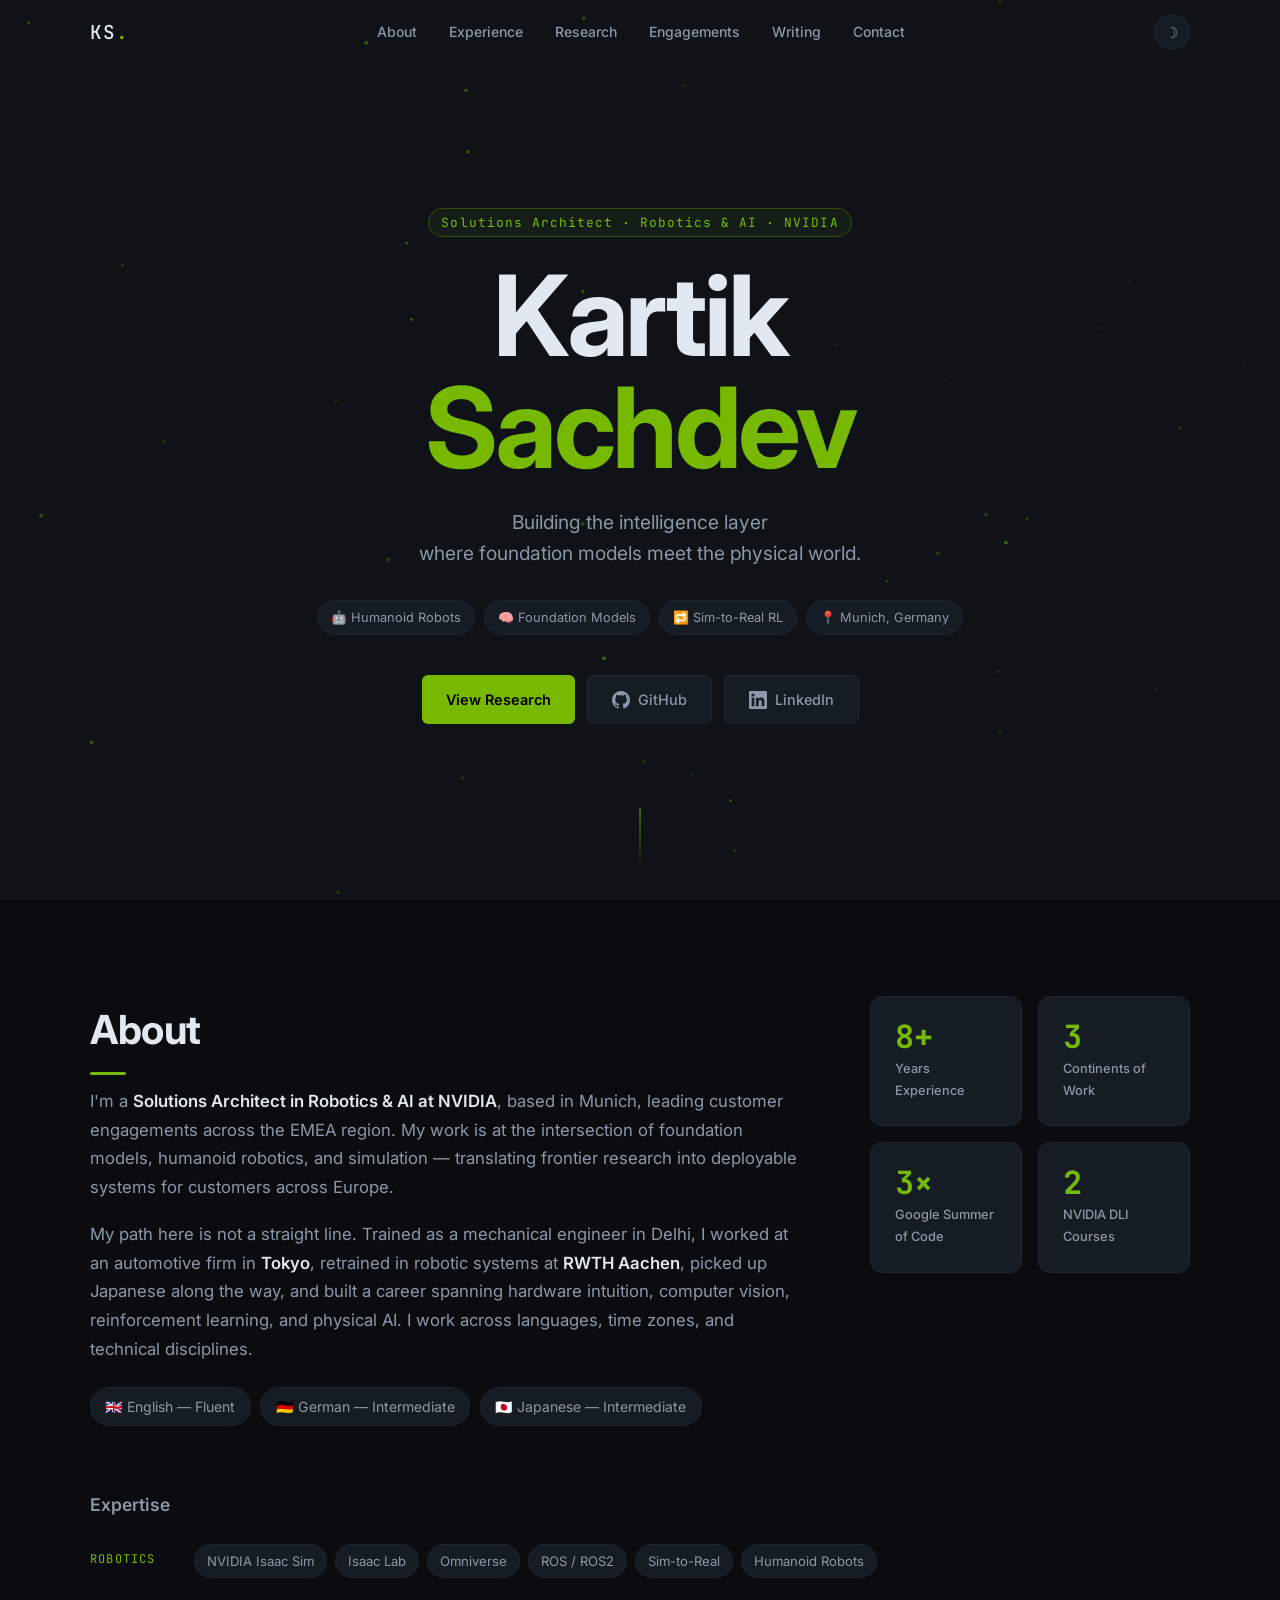
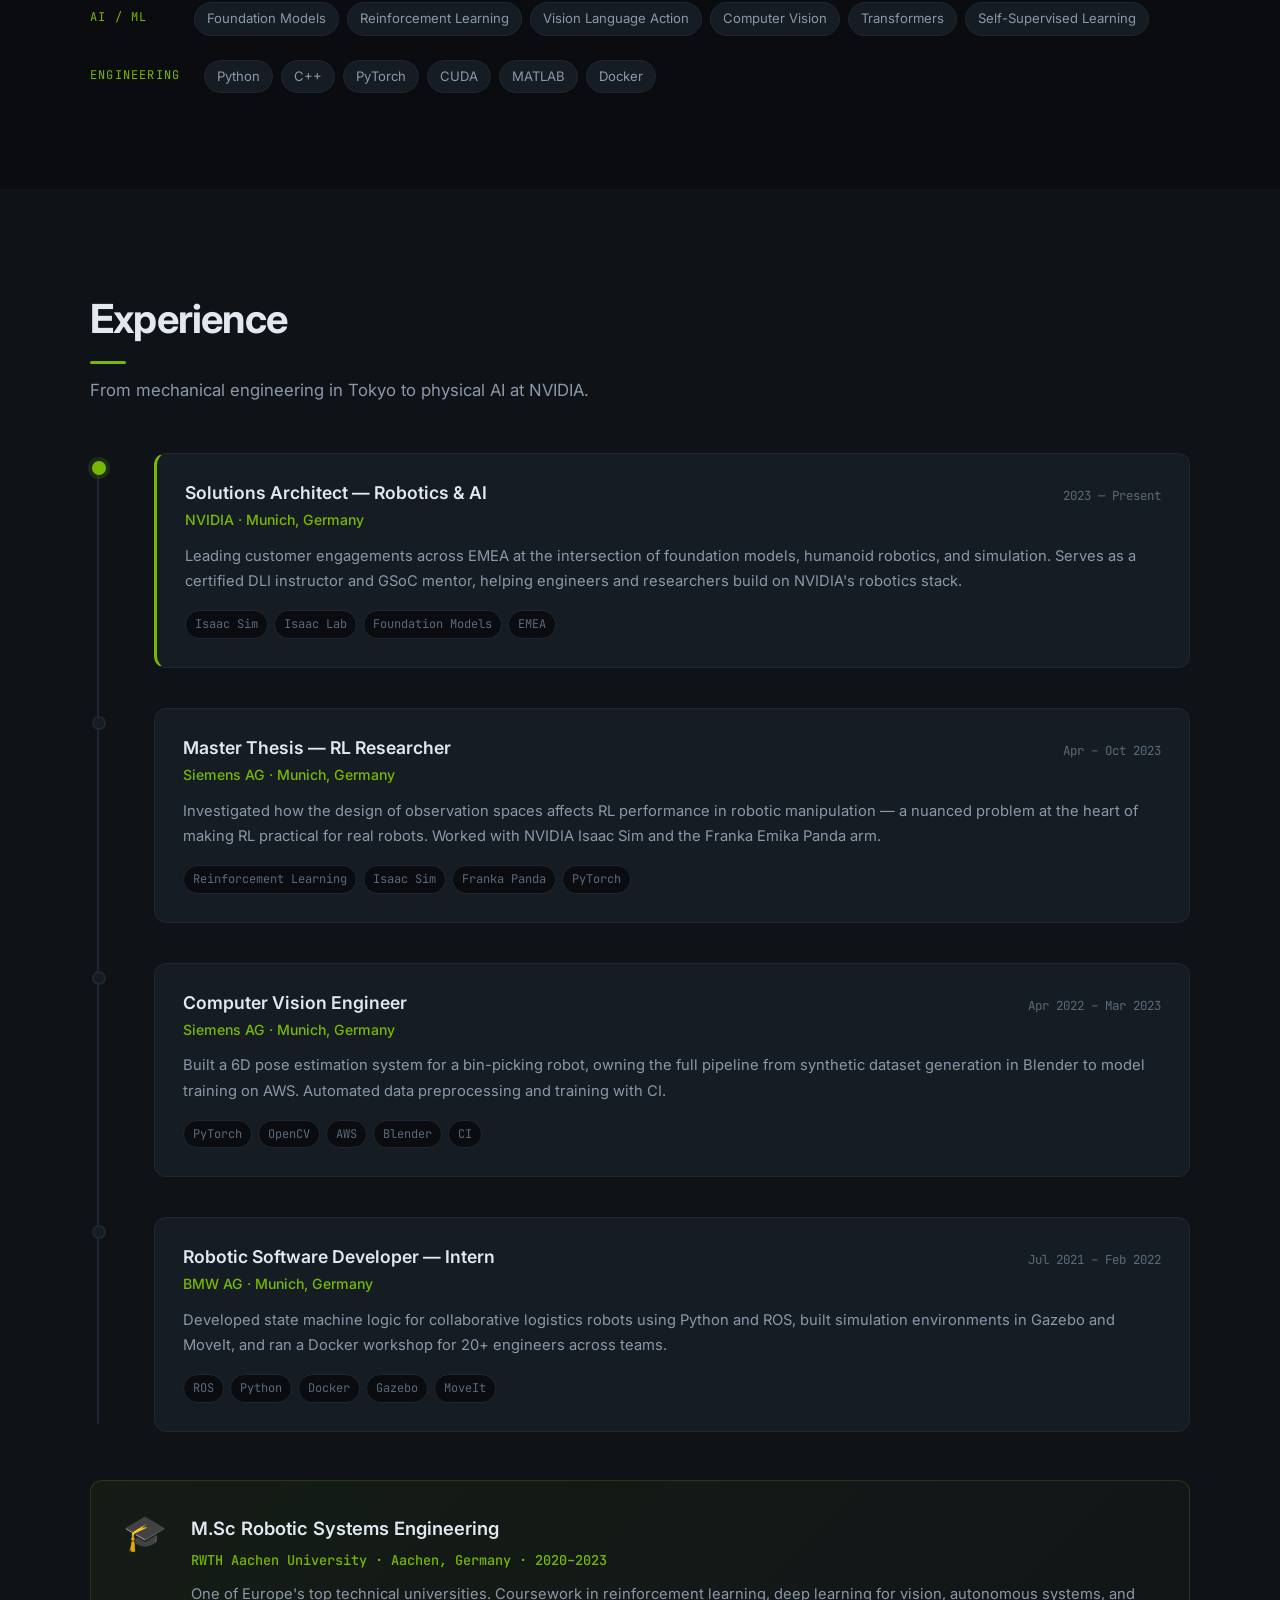
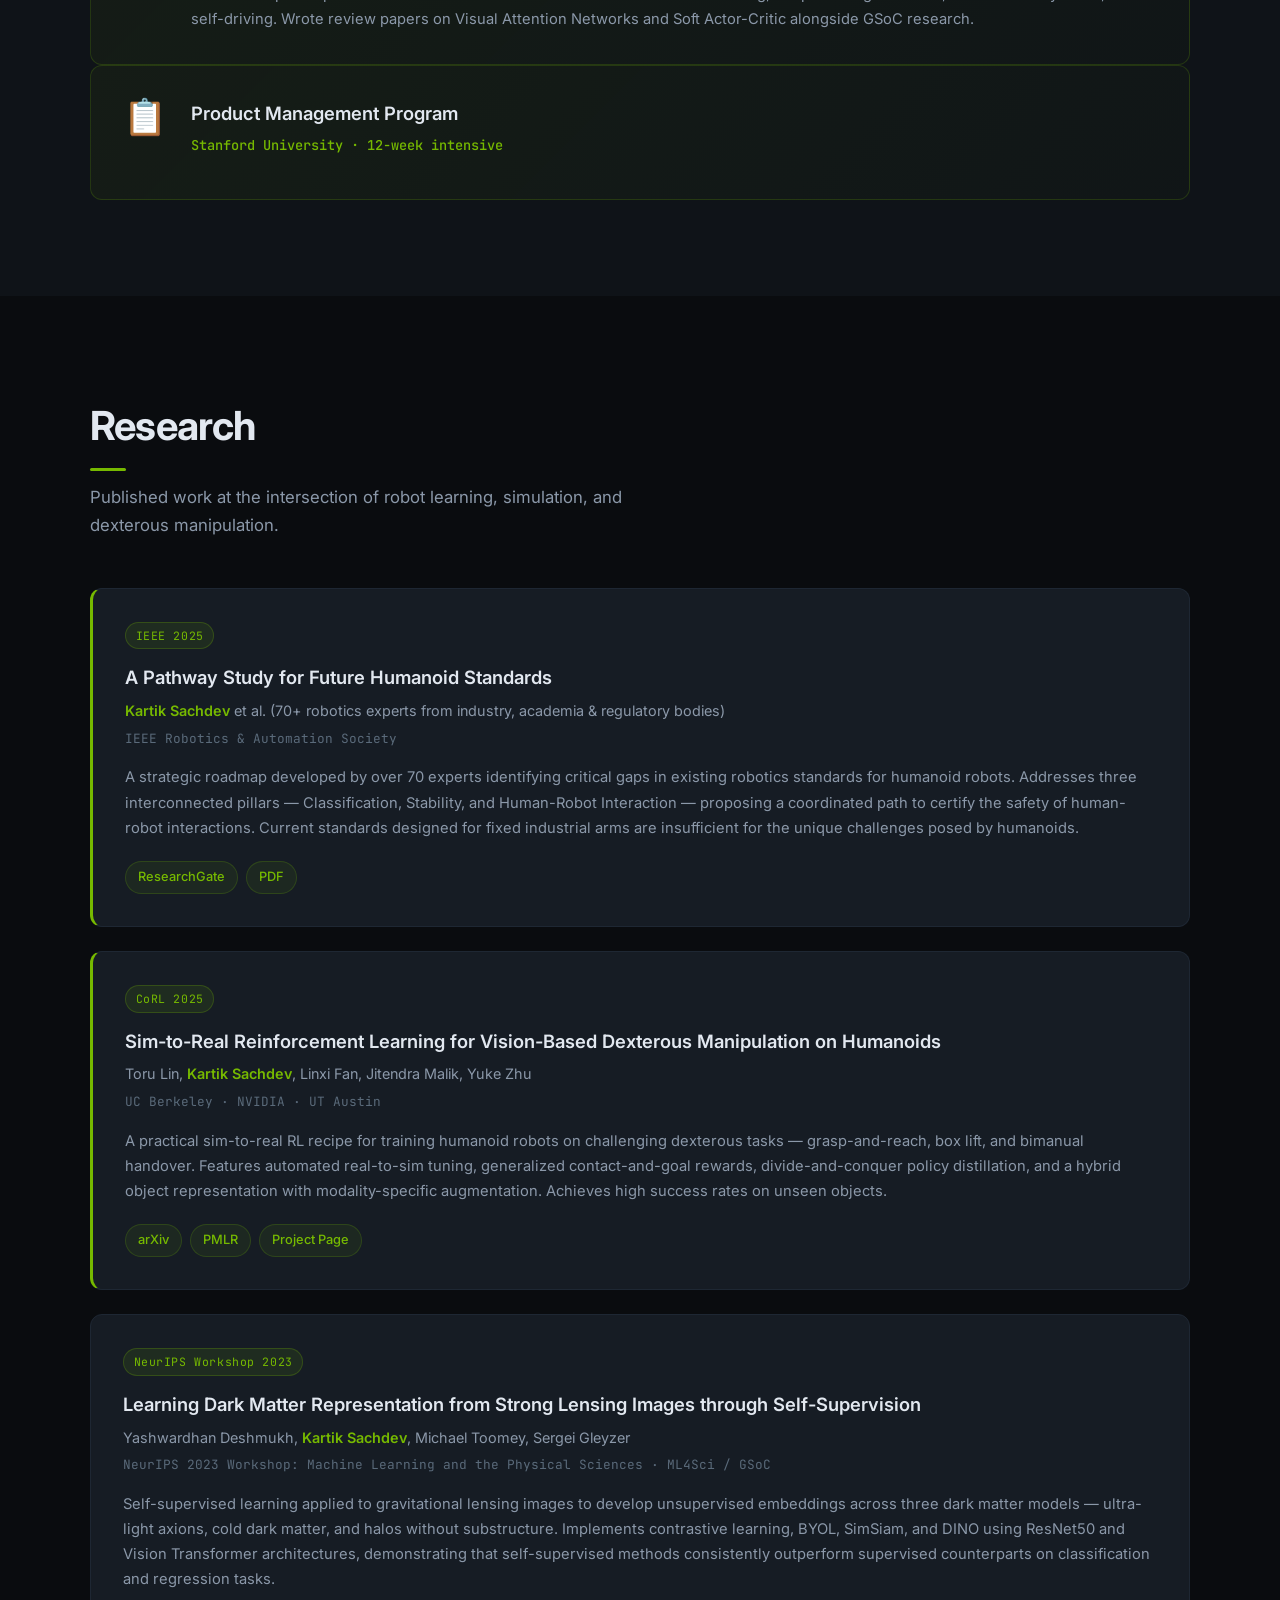
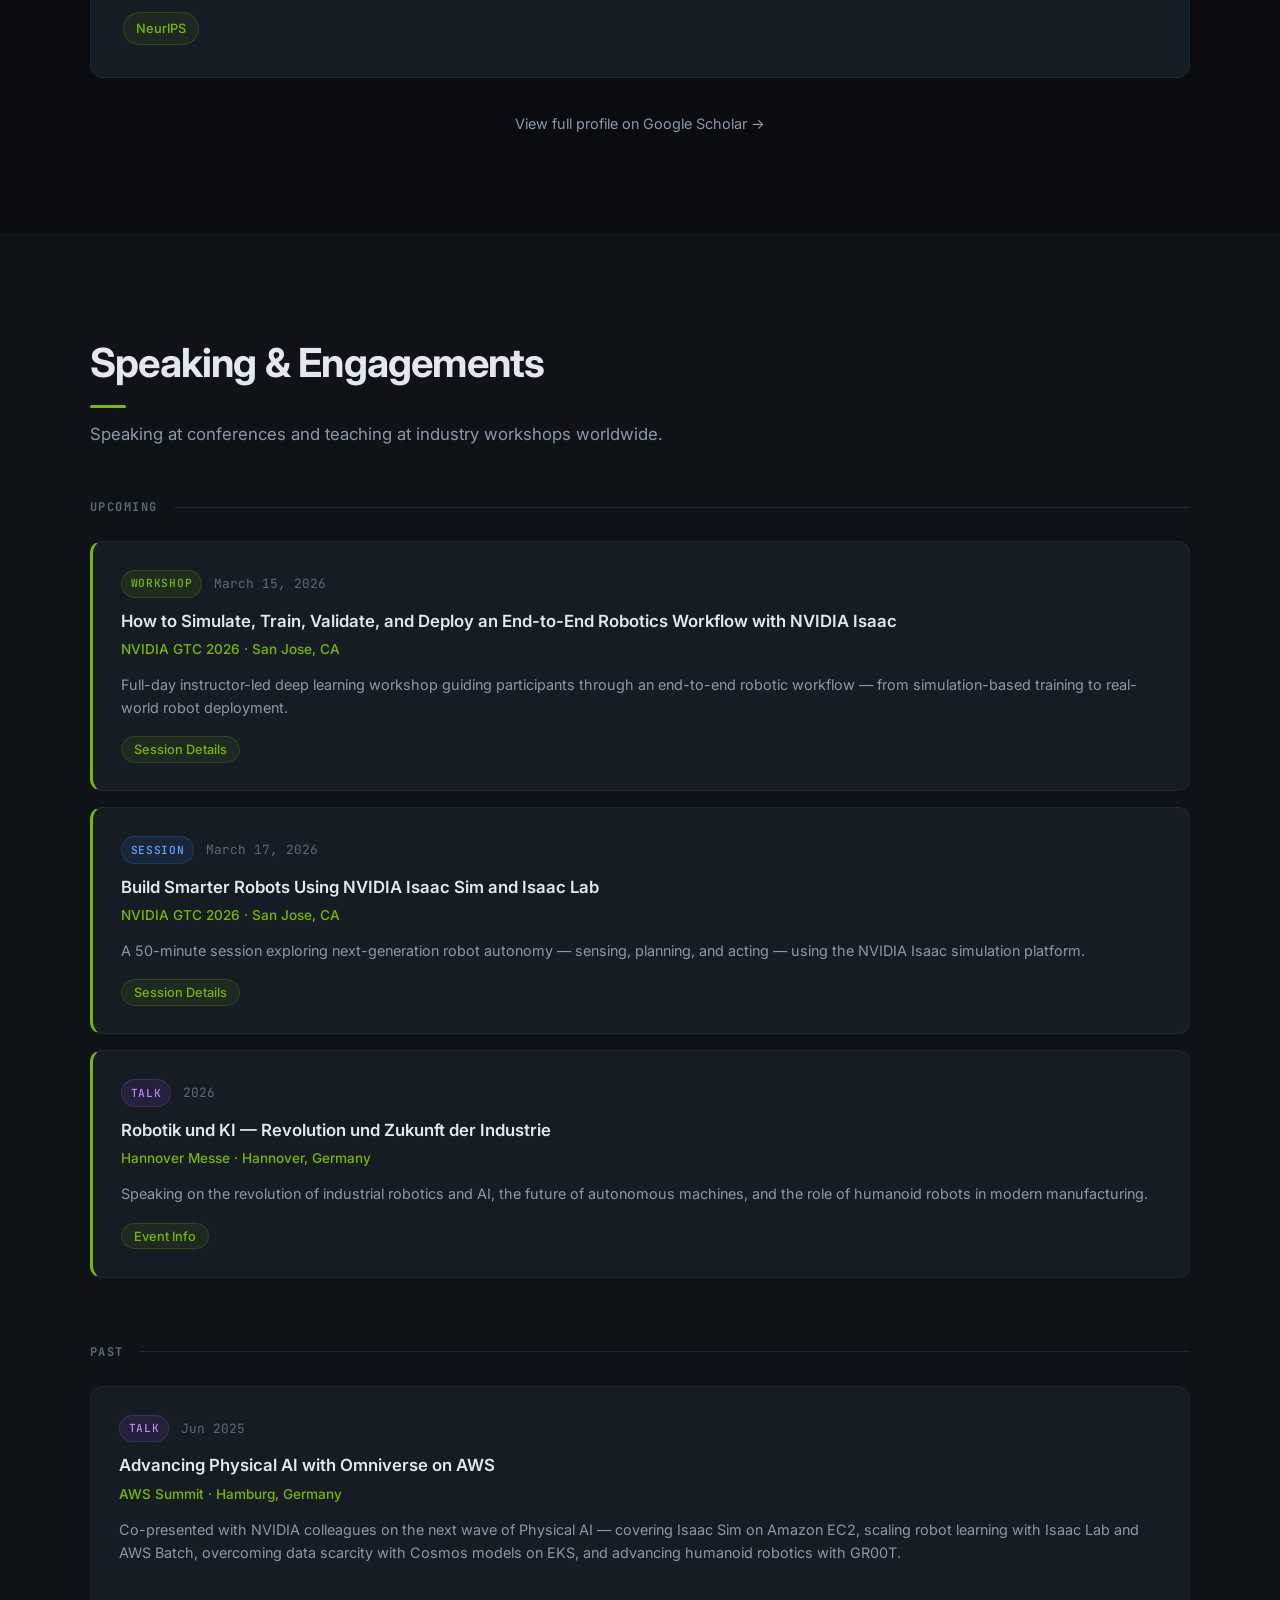
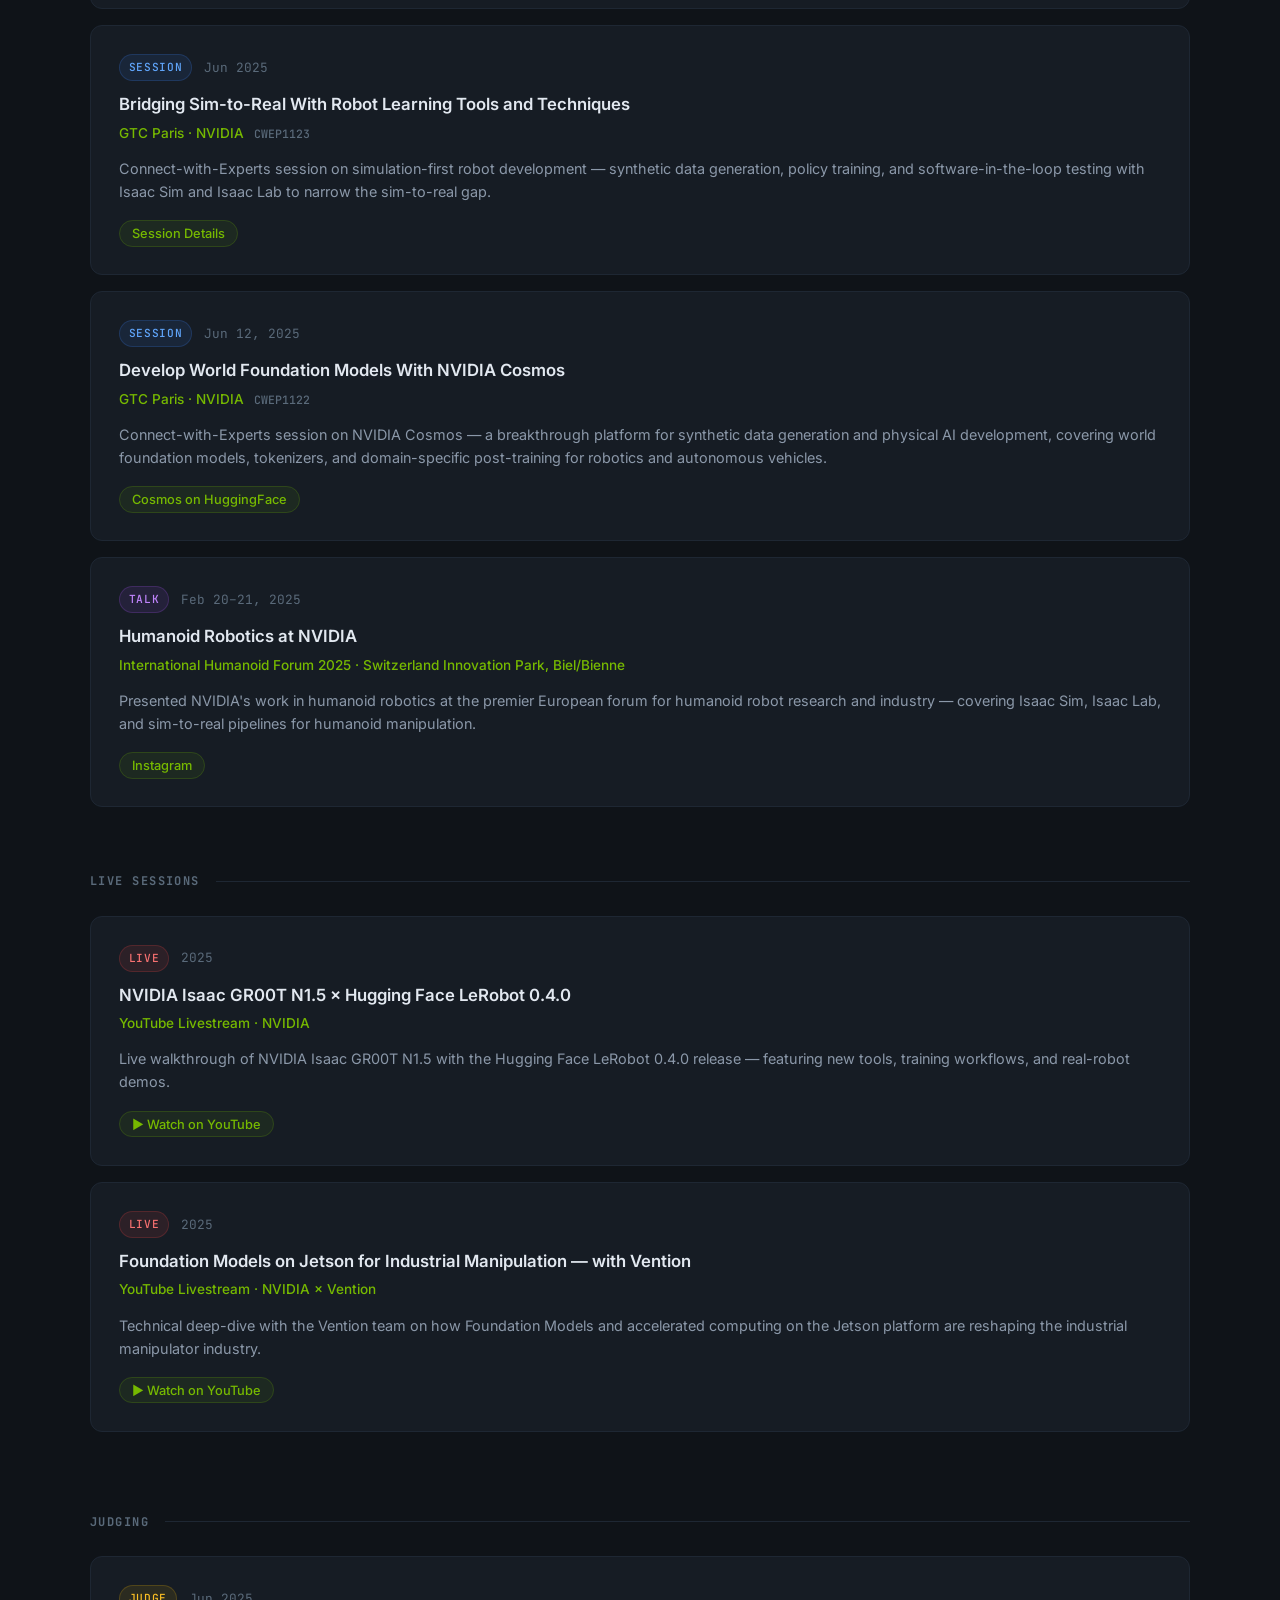
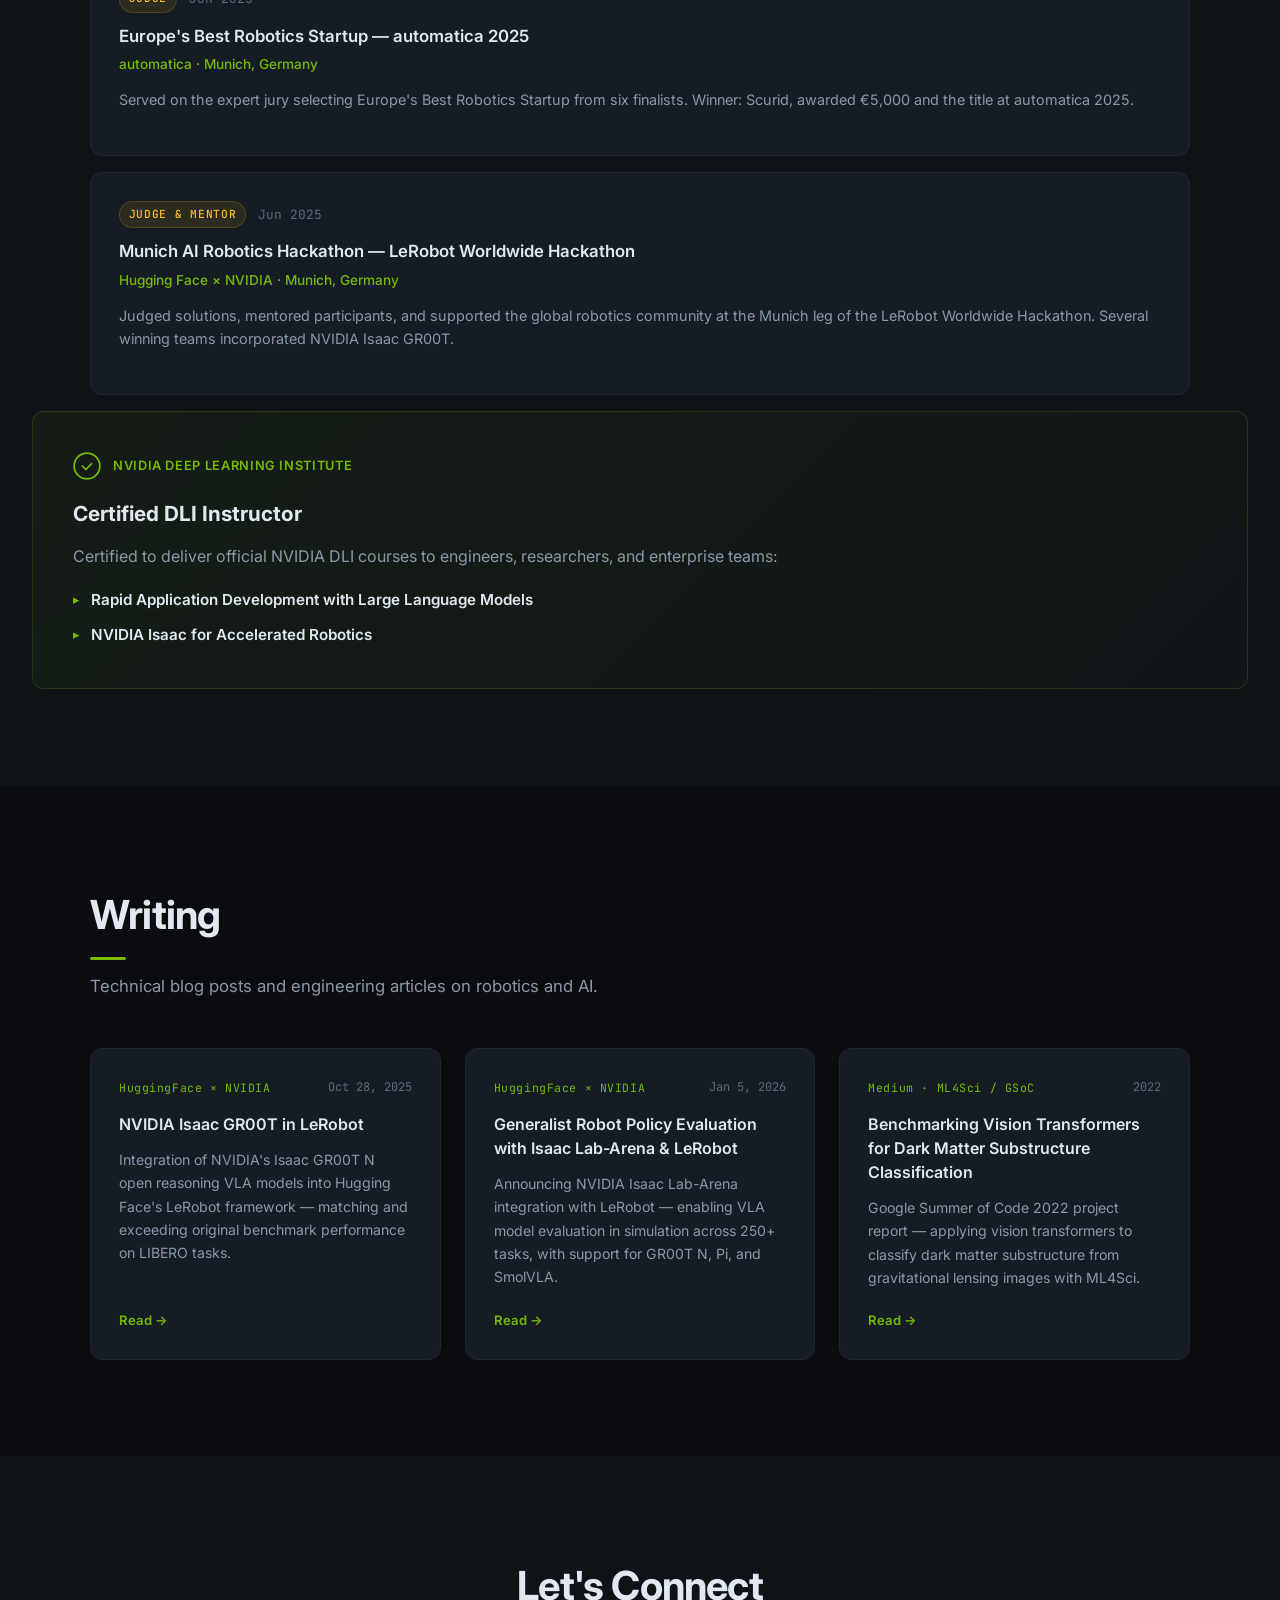
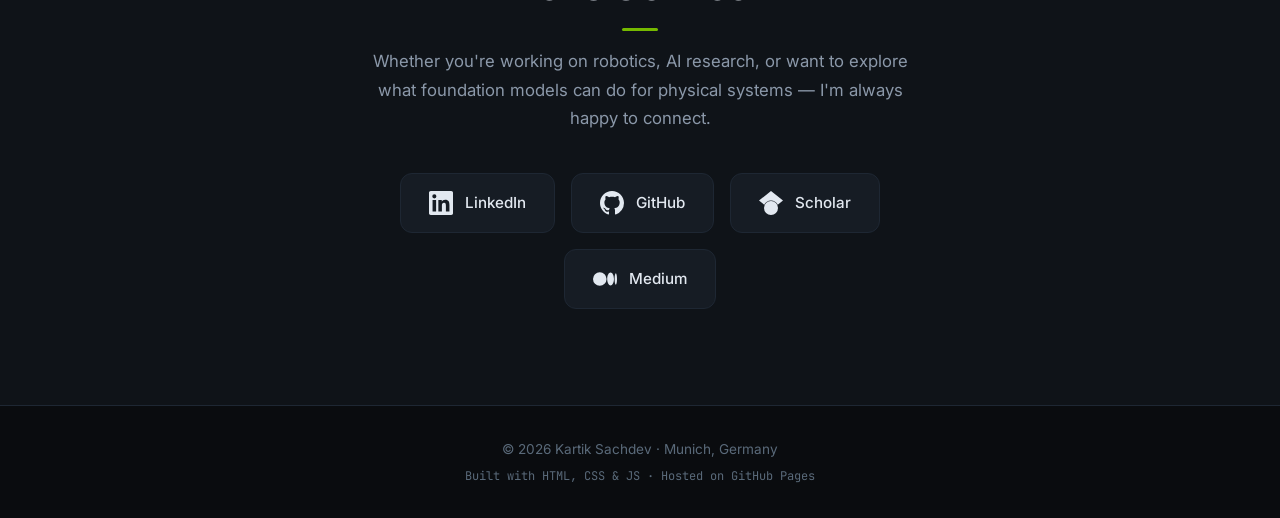
==== commit e8fe68d1: "Remove projects section" ====
--- a/index.html
+++ b/index.html
@@ -77,7 +77,7 @@
         <li><a href="#research">Research</a></li>
         <li><a href="#talks">Engagements</a></li>
         <li><a href="#writing">Writing</a></li>
-        <li><a href="#projects">Projects</a></li>
+
         <li><a href="#contact">Contact</a></li>
       </ul>
       <button class="theme-toggle" aria-label="toggle theme"><span class="theme-icon">☽</span></button>
@@ -526,67 +526,6 @@
           <h3>Benchmarking Vision Transformers for Dark Matter Substructure Classification</h3>
           <p>Google Summer of Code 2022 project report — applying vision transformers to classify dark matter substructure from gravitational lensing images with ML4Sci.</p>
           <span class="post-arrow">Read →</span>
-        </a>
-
-      </div>
-    </div>
-  </section>
-
-  <!-- PROJECTS -->
-  <section id="projects">
-    <div class="container">
-      <h2 class="section-title">Projects</h2>
-      <p class="section-sub">Open-source contributions and personal projects.</p>
-
-      <div class="projects-grid">
-
-        <div class="project-card featured-project">
-          <div class="project-icon">🏍️</div>
-          <h3>Motorcycle Ambulance</h3>
-          <p>Conceptualized, designed, and built the first prototype at DRDO (India's Defense Research and Development Organisation). Led a team of four. The product is now actively used by India's Central Reserve Police Force (CRPF).</p>
-          <div class="project-tags"><span>DRDO</span><span>CRPF</span><span>Hardware</span><span>Team Lead</span></div>
-        </div>
-
-        <a href="https://github.com/sachdevkartik/ExplainableAI" target="_blank" rel="noopener" class="project-card">
-          <div class="project-icon">🔍</div>
-          <h3>ExplainableAI</h3>
-          <p>Feature assessment and model interpretability using SHAP and CXPlain. Making ML models transparent and accountable.</p>
-          <div class="project-tags"><span>Python</span><span>Jupyter</span><span>SHAP</span></div>
-        </a>
-
-        <a href="https://github.com/sachdevkartik/Reinforcement-Learning" target="_blank" rel="noopener" class="project-card">
-          <div class="project-icon">🎮</div>
-          <h3>Reinforcement Learning</h3>
-          <p>Clean implementations of RL algorithms with step-by-step explanations — from Q-learning to policy gradients.</p>
-          <div class="project-tags"><span>Python</span><span>Jupyter</span><span>PyTorch</span></div>
-        </a>
-
-        <a href="https://github.com/sachdevkartik/Computer-Vision" target="_blank" rel="noopener" class="project-card">
-          <div class="project-icon">👁️</div>
-          <h3>Computer Vision</h3>
-          <p>Deep learning implementations for vision tasks using PyTorch — covering CNNs, object detection, and segmentation.</p>
-          <div class="project-tags"><span>PyTorch</span><span>Python</span><span>CV</span></div>
-        </a>
-
-        <a href="https://github.com/sachdevkartik/deepLense_transformer_ssl" target="_blank" rel="noopener" class="project-card">
-          <div class="project-icon">🔭</div>
-          <h3>DeepLense Transformer SSL</h3>
-          <p>Self-supervised learning with vision transformers for gravitational lensing — ML4Sci Google Summer of Code 2022/2023 project.</p>
-          <div class="project-tags"><span>ViT</span><span>SSL</span><span>Jupyter</span></div>
-        </a>
-
-        <a href="https://github.com/sachdevkartik/PresentX" target="_blank" rel="noopener" class="project-card">
-          <div class="project-icon">📊</div>
-          <h3>PresentX</h3>
-          <p>GPT-3 powered LaTeX presentation generator — describe your slides, get production-ready Beamer code.</p>
-          <div class="project-tags"><span>GPT-3</span><span>LaTeX</span><span>Python</span></div>
-        </a>
-
-        <a href="https://github.com/sachdevkartik" target="_blank" rel="noopener" class="project-card more-card">
-          <div class="project-icon">→</div>
-          <h3>More on GitHub</h3>
-          <p>Explore all repositories, forks, and contributions on GitHub.</p>
-          <div class="project-tags"><span>github.com/sachdevkartik</span></div>
         </a>
 
       </div>
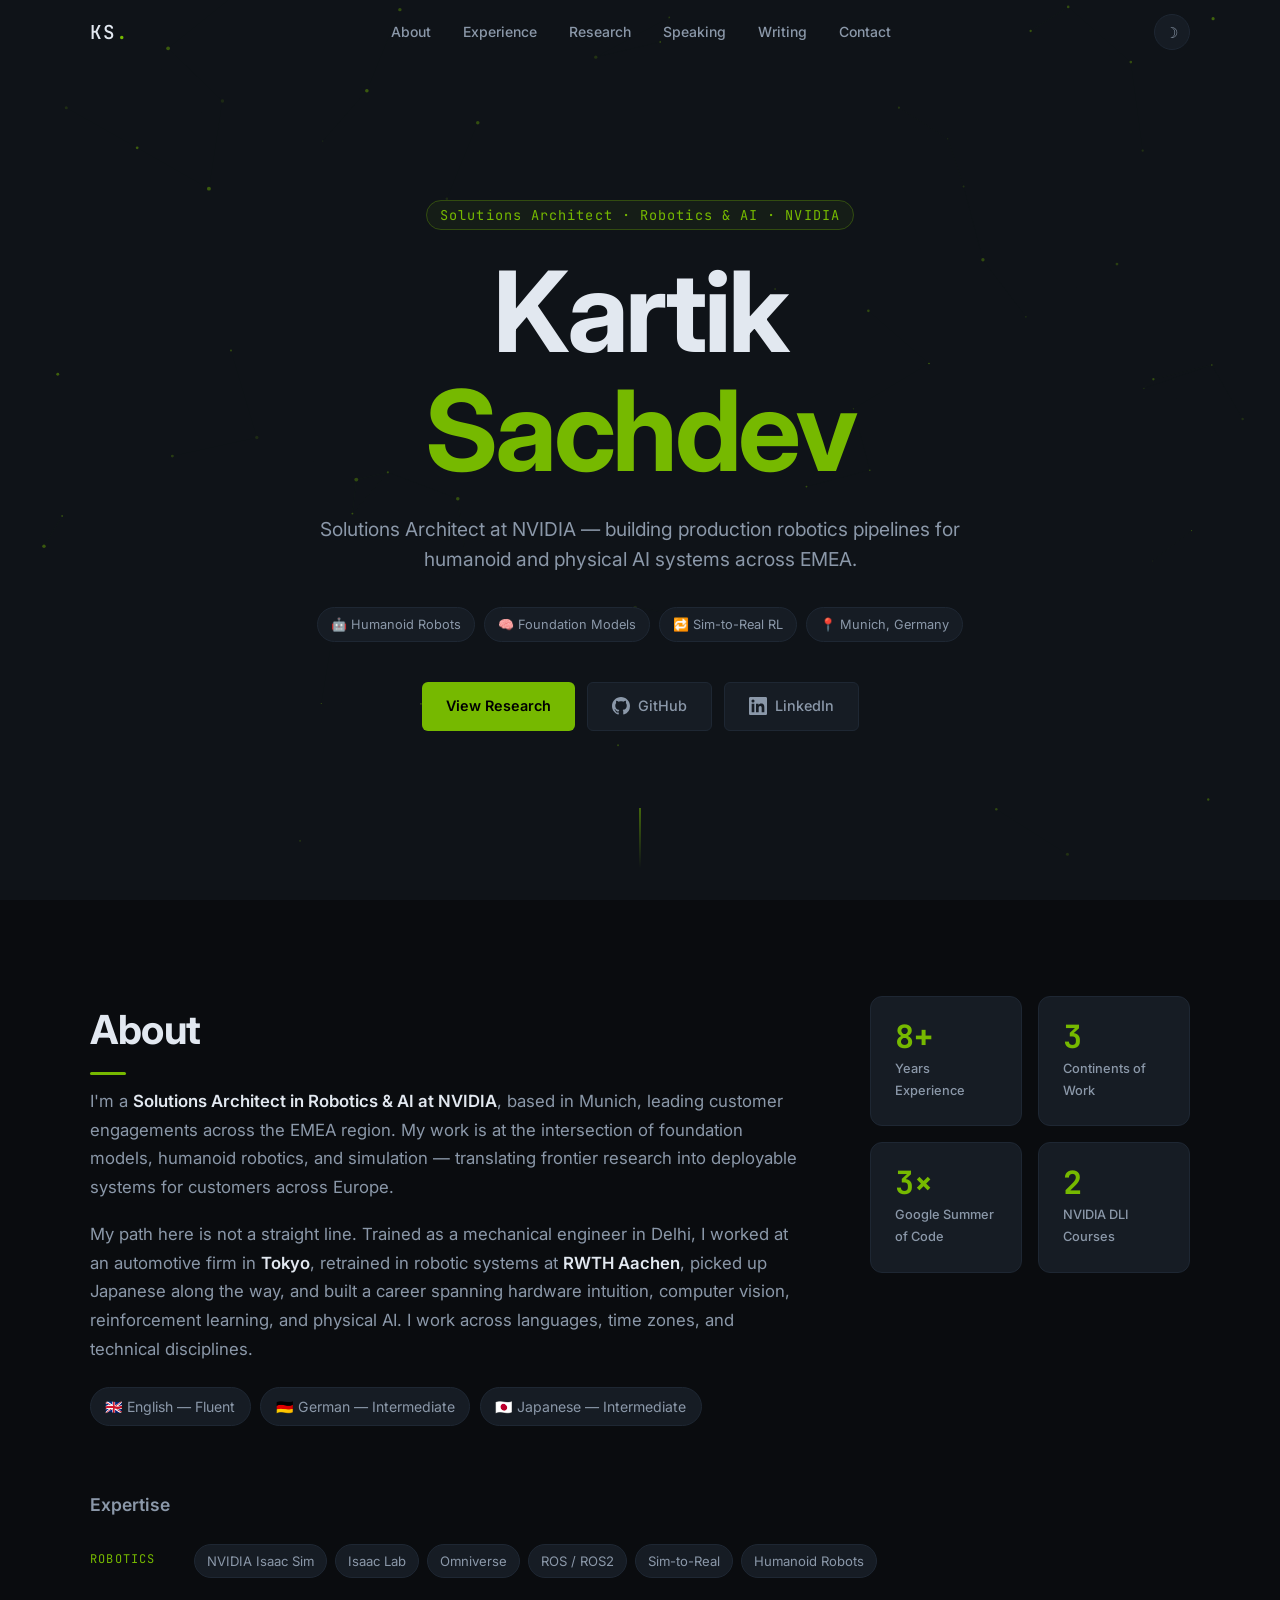
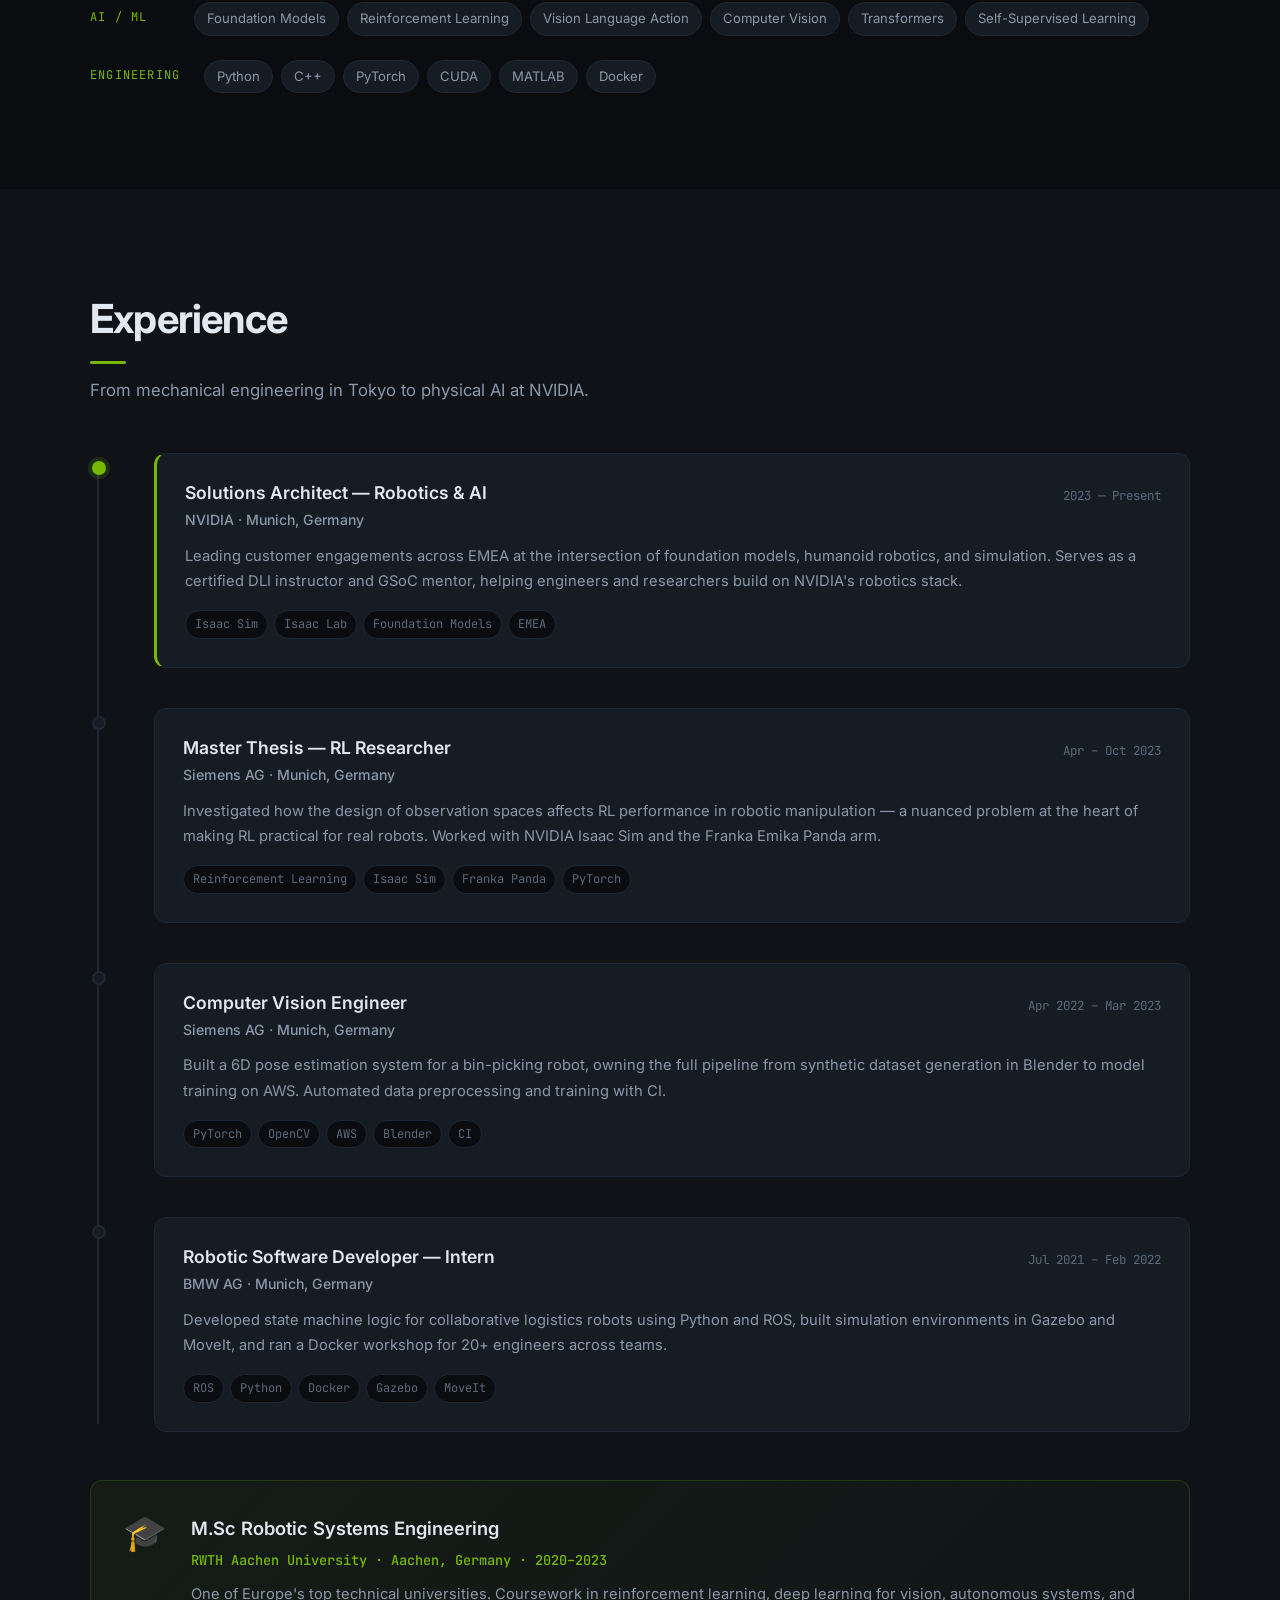
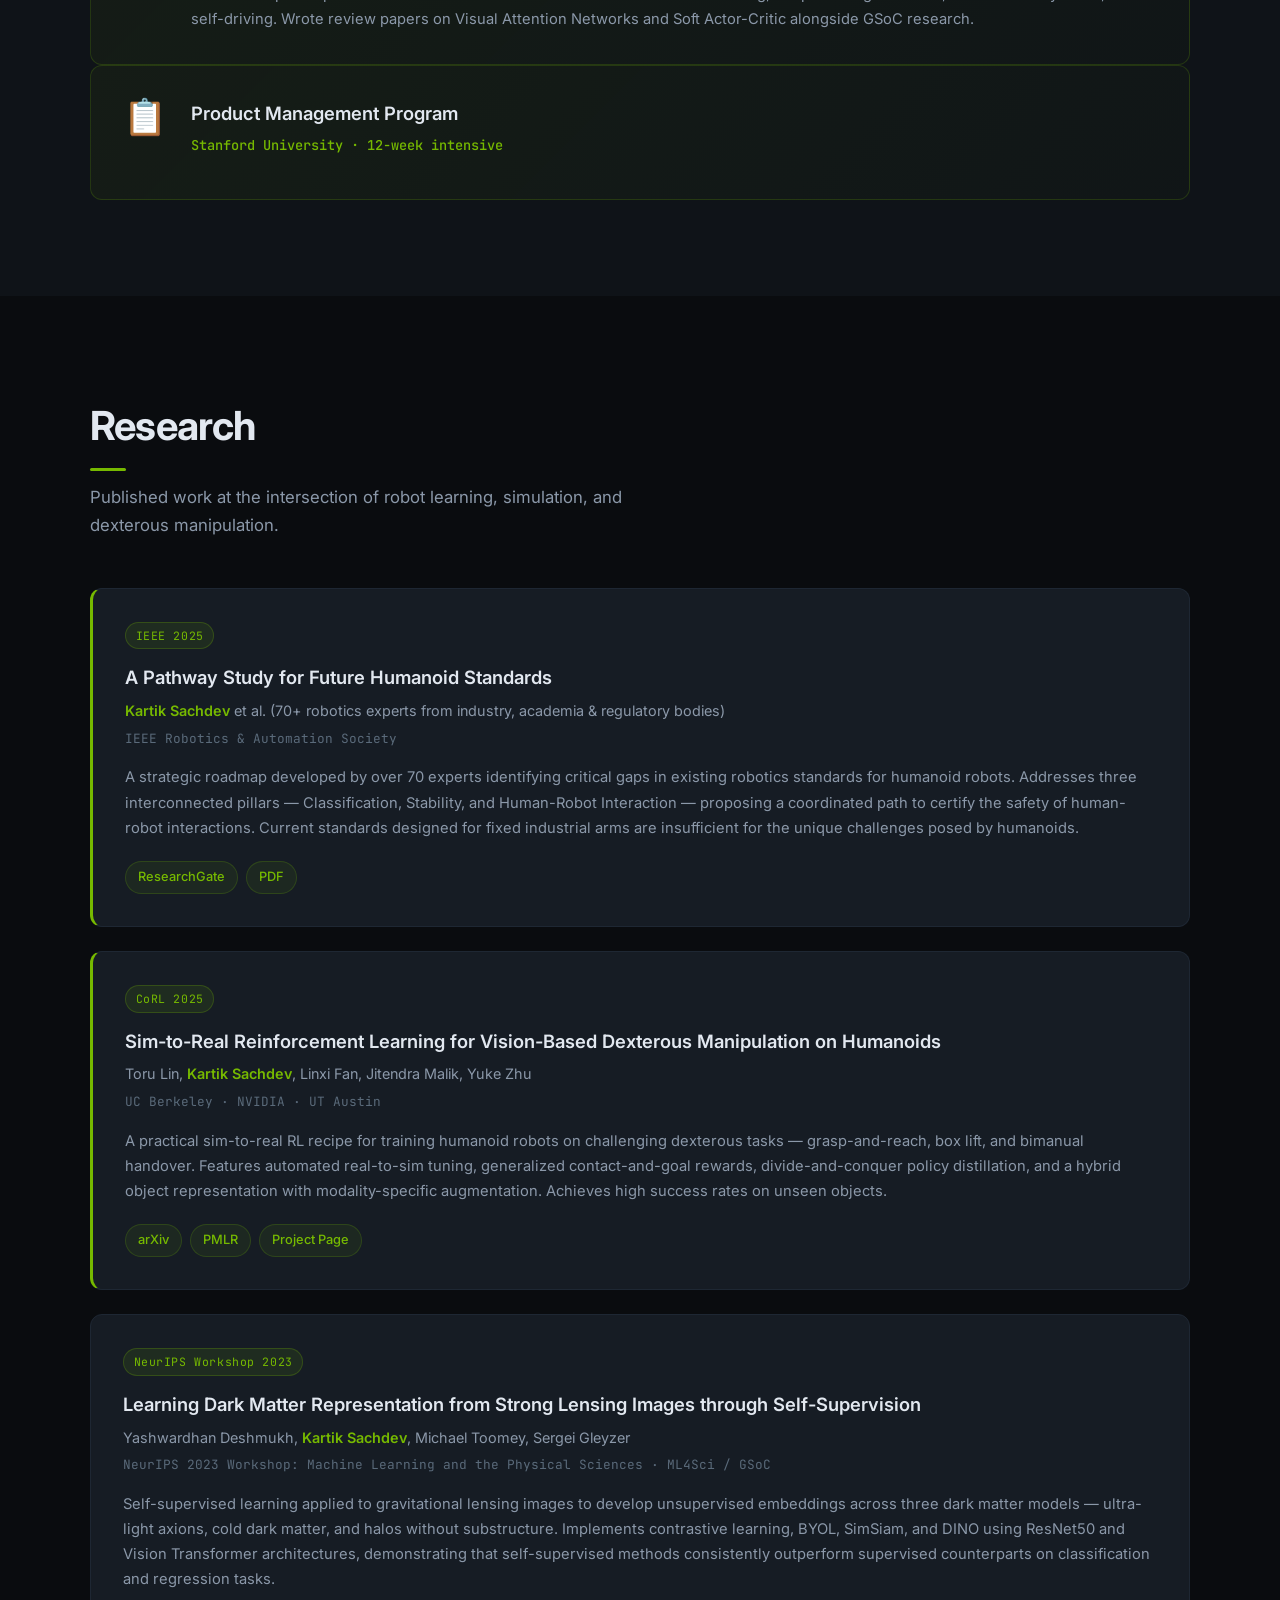
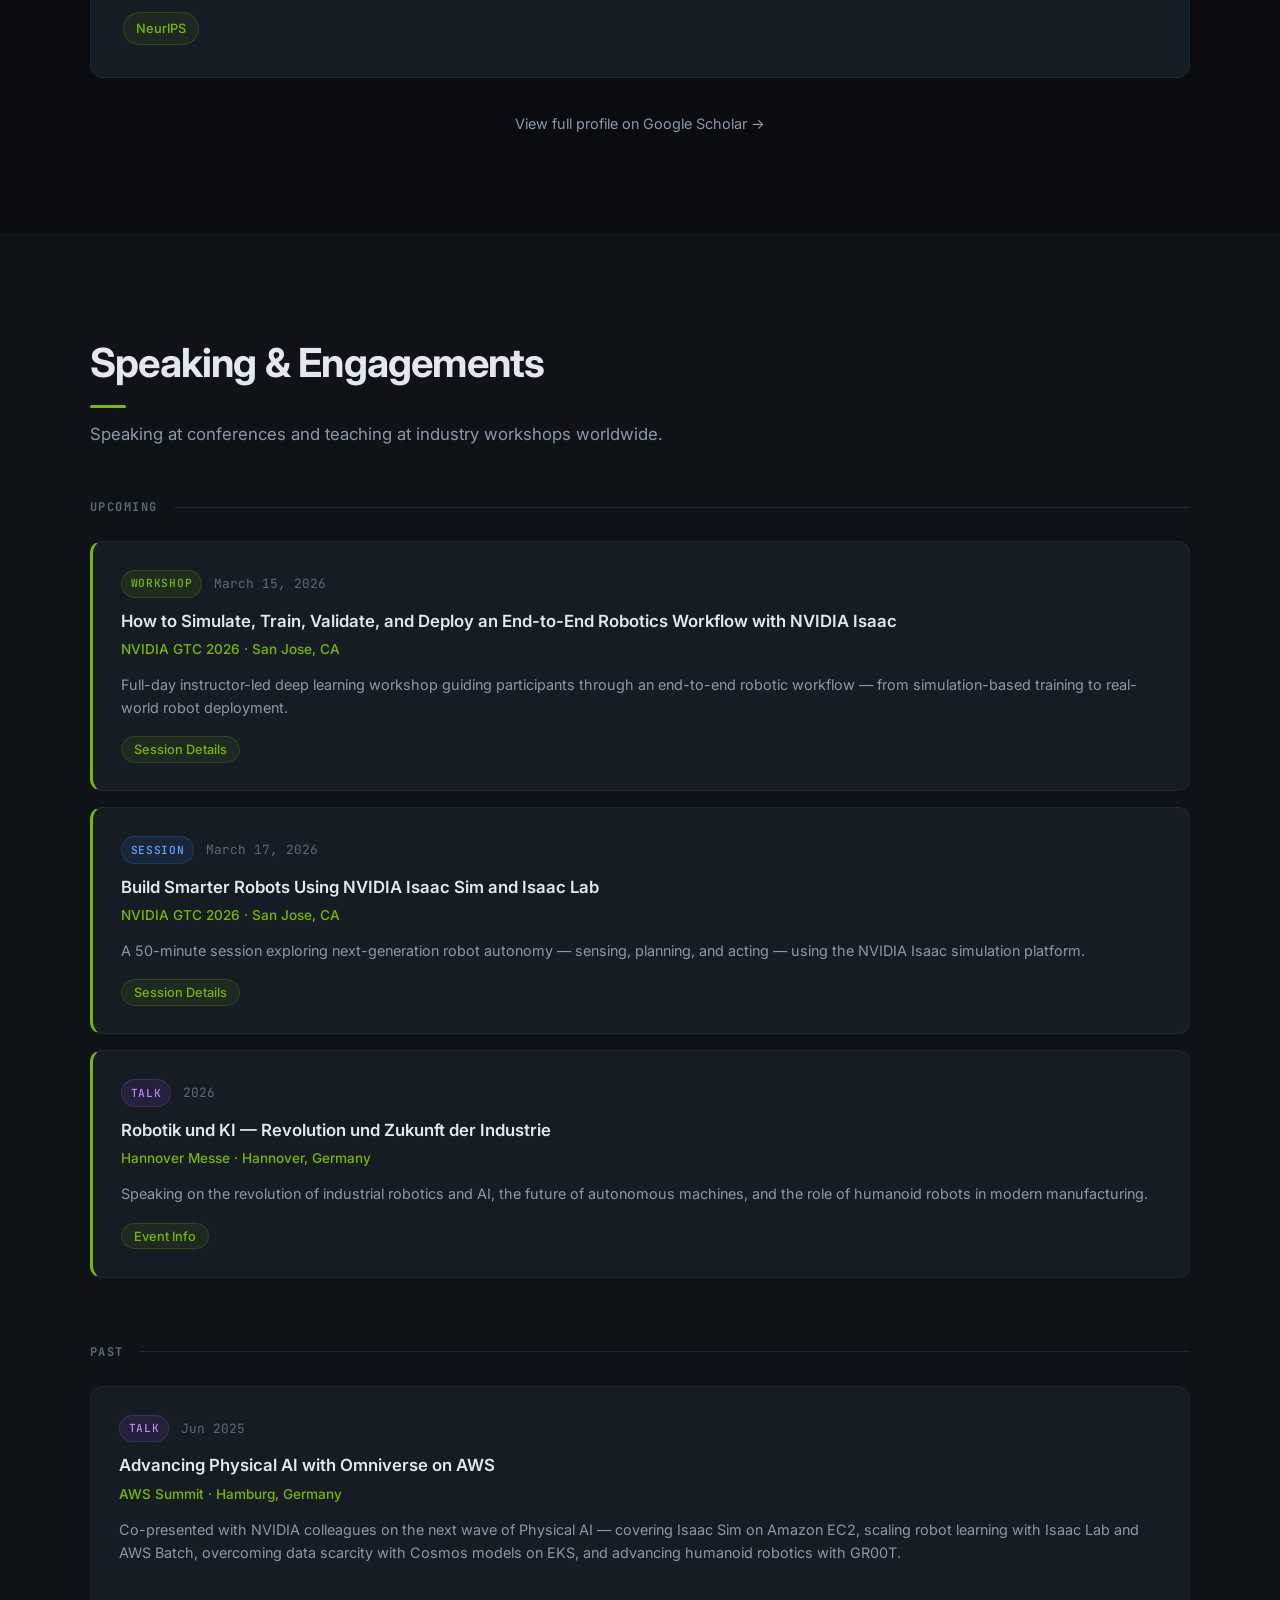
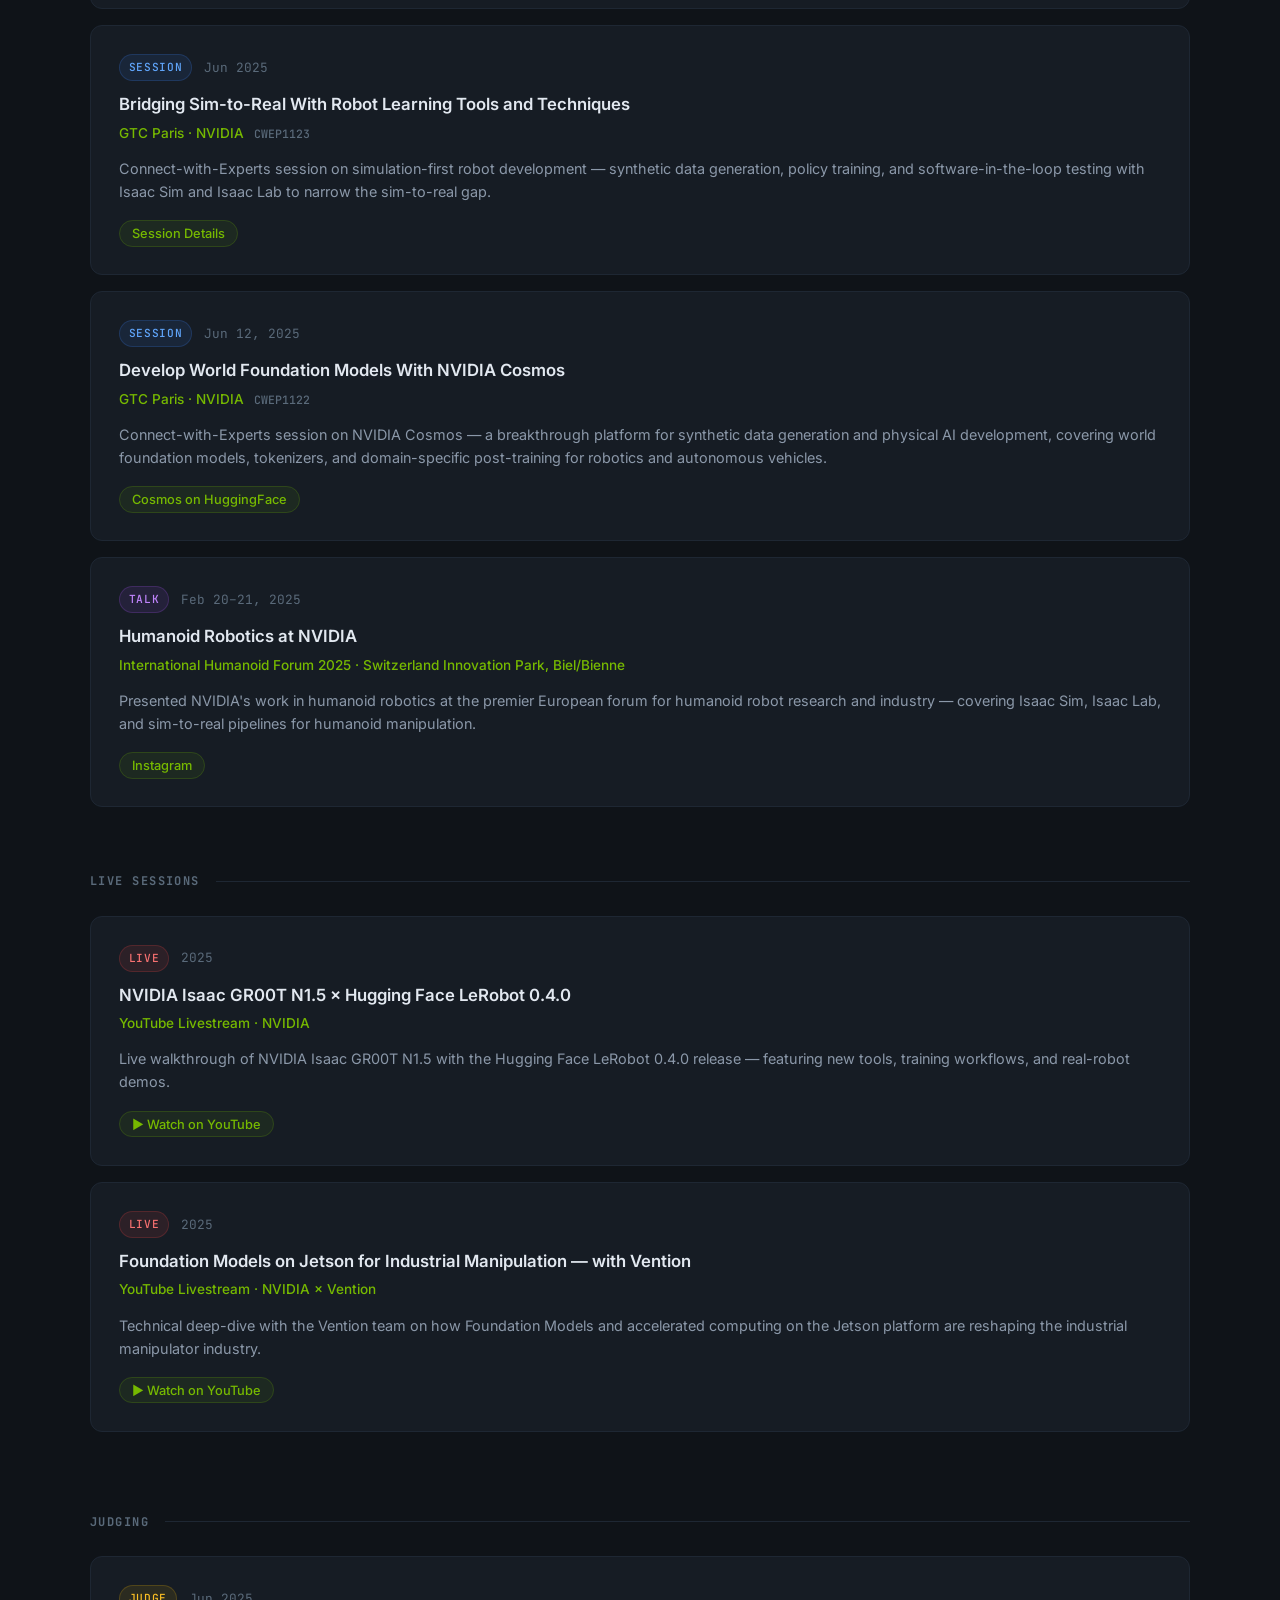
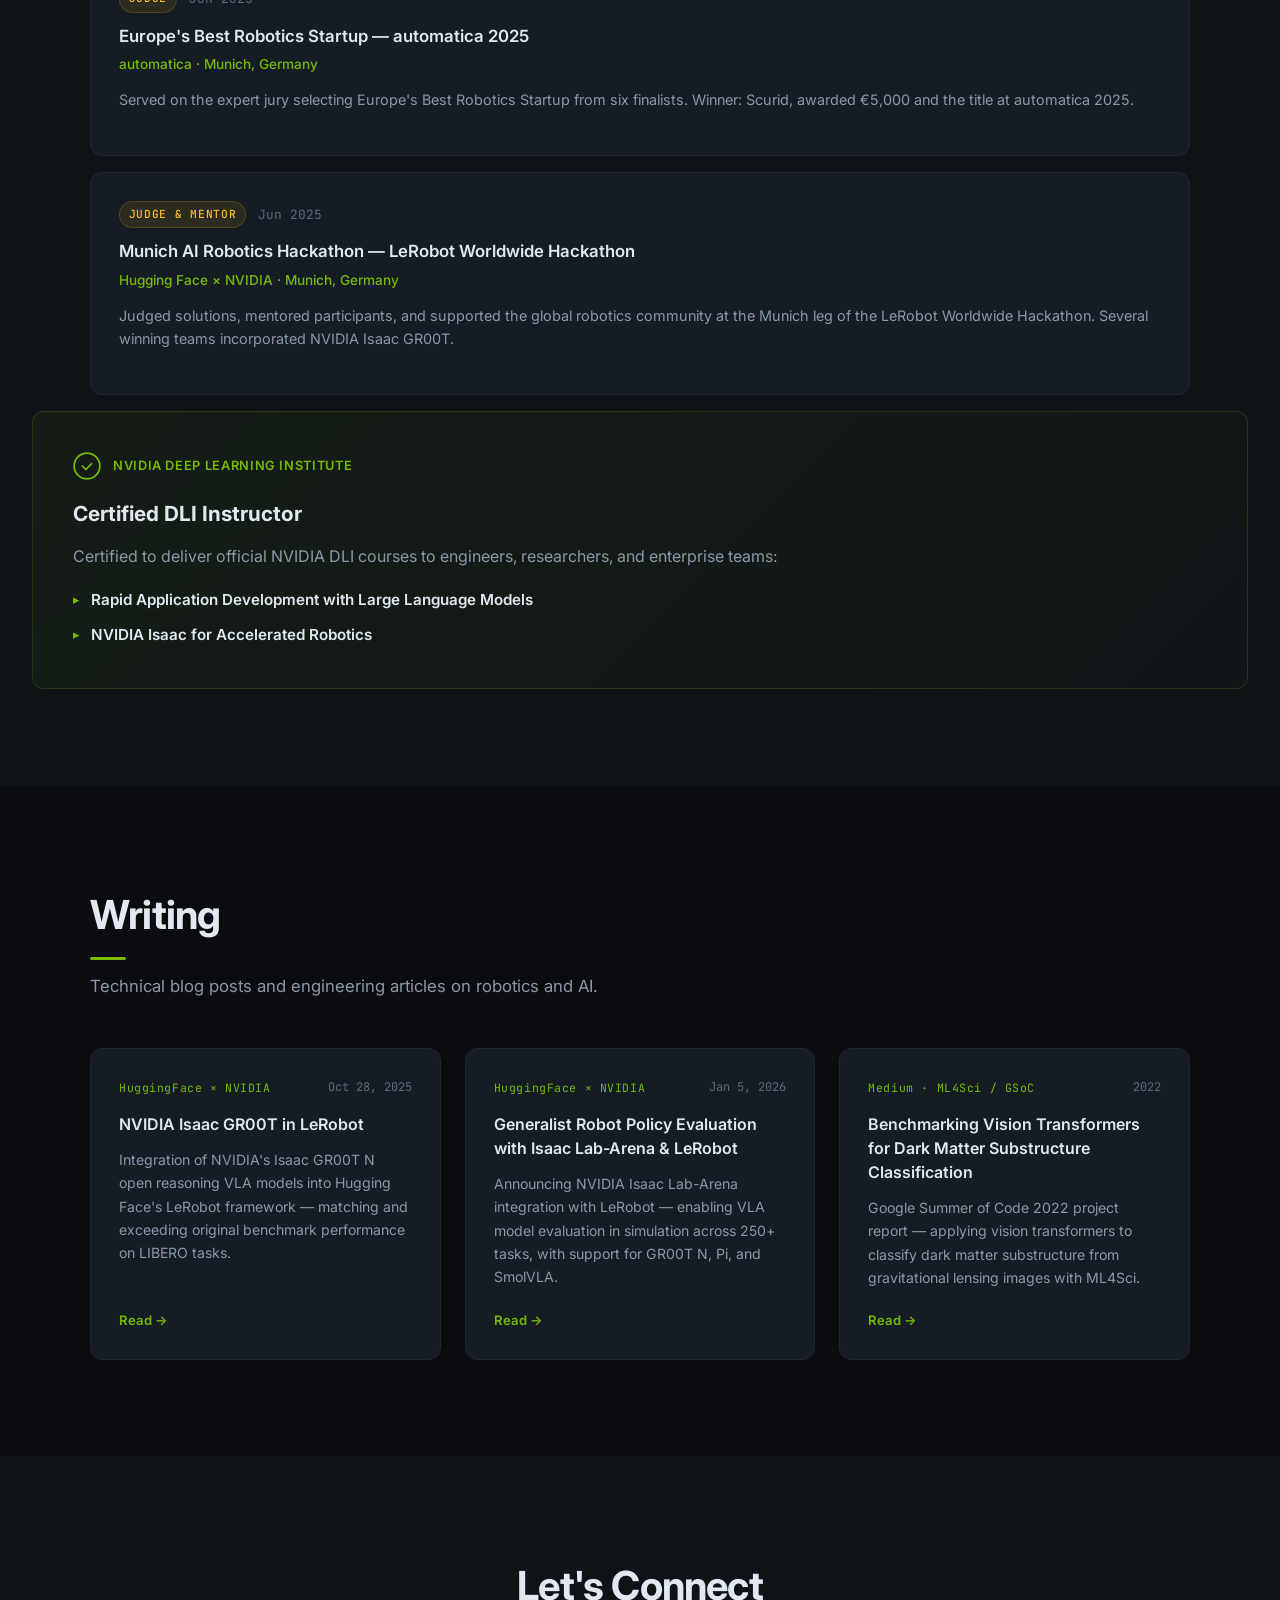
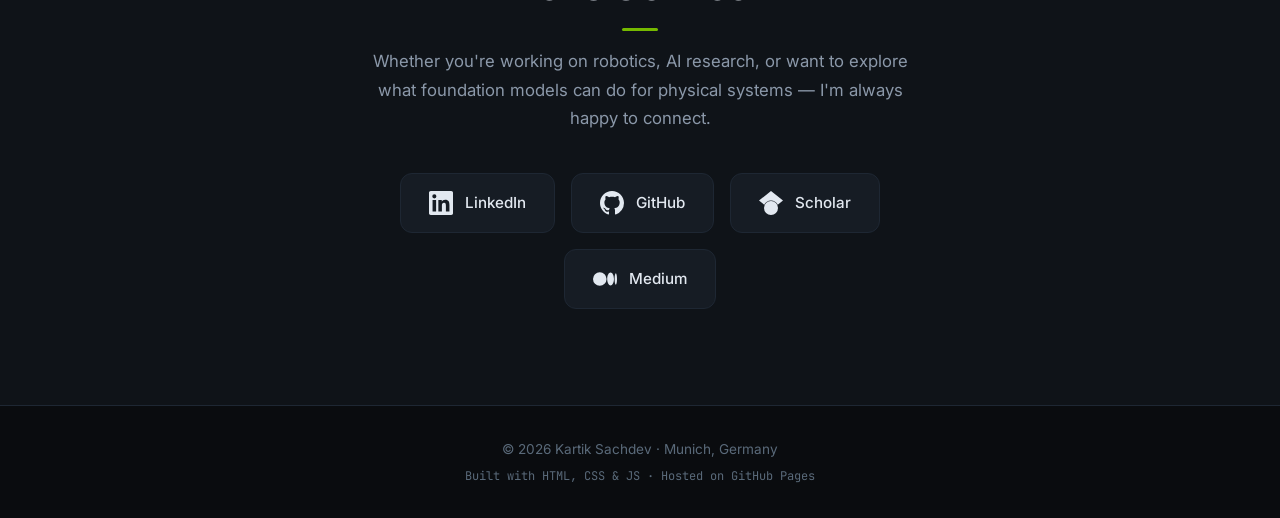
==== commit a8664ab4: "UI polish: fix contrast, active nav, hero tagline, abstracts, responsive" ====
--- a/index.html
+++ b/index.html
@@ -75,7 +75,7 @@
         <li><a href="#about">About</a></li>
         <li><a href="#experience">Experience</a></li>
         <li><a href="#research">Research</a></li>
-        <li><a href="#talks">Engagements</a></li>
+        <li><a href="#talks">Speaking</a></li>
         <li><a href="#writing">Writing</a></li>
 
         <li><a href="#contact">Contact</a></li>
@@ -95,7 +95,7 @@
     <div class="hero-content">
       <p class="hero-eyebrow"><span class="tag">Solutions Architect · Robotics &amp; AI · NVIDIA</span></p>
       <h1>Kartik<br /><span class="accent">Sachdev</span></h1>
-      <p class="hero-sub">Building the intelligence layer<br />where foundation models meet the physical world.</p>
+      <p class="hero-sub">Solutions Architect at NVIDIA — building production robotics pipelines for humanoid and physical AI systems across EMEA.</p>
       <div class="hero-chips">
         <span>🤖 Humanoid Robots</span>
         <span>🧠 Foundation Models</span>
--- a/assets/css/base.css
+++ b/assets/css/base.css
@@ -26,11 +26,11 @@
   --bg2:       #edf0f4;
   --bg3:       #e2e7ee;
   --border:    #ccd3dd;
-  --accent:    #5a8f00;
-  --accent2:   #4a7a00;
+  --accent:    #4a7800;
+  --accent2:   #3a6000;
   --text:      #111827;
   --text2:     #4b5563;
-  --text3:     #9ca3af;
+  --text3:     #6b7280;
   --shadow:    0 4px 24px rgba(0,0,0,0.1);
   --glow:      0 0 40px rgba(90,143,0,0.12);
 }
--- a/assets/css/nav.css
+++ b/assets/css/nav.css
@@ -35,6 +35,7 @@
   transition: color var(--transition);
 }
 .nav-links a:hover { color: var(--text); }
+.nav-links a.active { color: var(--text); }
 /* ─── THEME TOGGLE ──────────────────────────────────────── */
 .theme-toggle {
   background: var(--bg3); border: 1px solid var(--border);
--- a/assets/css/hero.css
+++ b/assets/css/hero.css
@@ -18,7 +18,7 @@
 .hero-eyebrow { margin-bottom: 1.5rem; }
 .tag {
   font-family: var(--mono);
-  font-size: 0.8rem;
+  font-size: 0.85rem;
   color: var(--accent);
   letter-spacing: 0.08em;
   border: 1px solid rgba(118,185,0,0.3);
@@ -29,7 +29,7 @@
 #hero h1 {
   font-size: clamp(3.5rem, 10vw, 7rem);
   font-weight: 700;
-  line-height: 1.0;
+  line-height: 1.06;
   letter-spacing: -0.03em;
   margin-bottom: 1.5rem;
 }
--- a/assets/css/experience.css
+++ b/assets/css/experience.css
@@ -62,7 +62,7 @@
   line-height: 1.3; margin-bottom: 0.2rem;
 }
 .exp-company {
-  font-size: 0.88rem; color: var(--accent); font-weight: 500;
+  font-size: 0.88rem; color: var(--text2); font-weight: 500;
 }
 .exp-date {
   font-family: var(--mono); font-size: 0.78rem;
@@ -115,9 +115,11 @@
   border-left: 3px solid var(--accent);
 }
 
+@media (max-width: 680px) {
+  .exp-header { flex-direction: column; }
+}
 @media (max-width: 600px) {
   .exp-timeline { padding-left: 1.5rem; }
   .exp-item { padding-left: 1.5rem; }
-  .exp-header { flex-direction: column; }
   .edu-card { flex-direction: column; gap: 1rem; }
 }
--- a/assets/css/research.css
+++ b/assets/css/research.css
@@ -34,6 +34,10 @@
 .paper-abstract {
   font-size: 0.92rem; color: var(--text2);
   line-height: 1.7; margin-bottom: 1.25rem;
+  display: -webkit-box;
+  -webkit-line-clamp: 4;
+  -webkit-box-orient: vertical;
+  overflow: hidden;
 }
 .paper-links { display: flex; gap: 0.5rem; flex-wrap: wrap; }
 .pill-link {
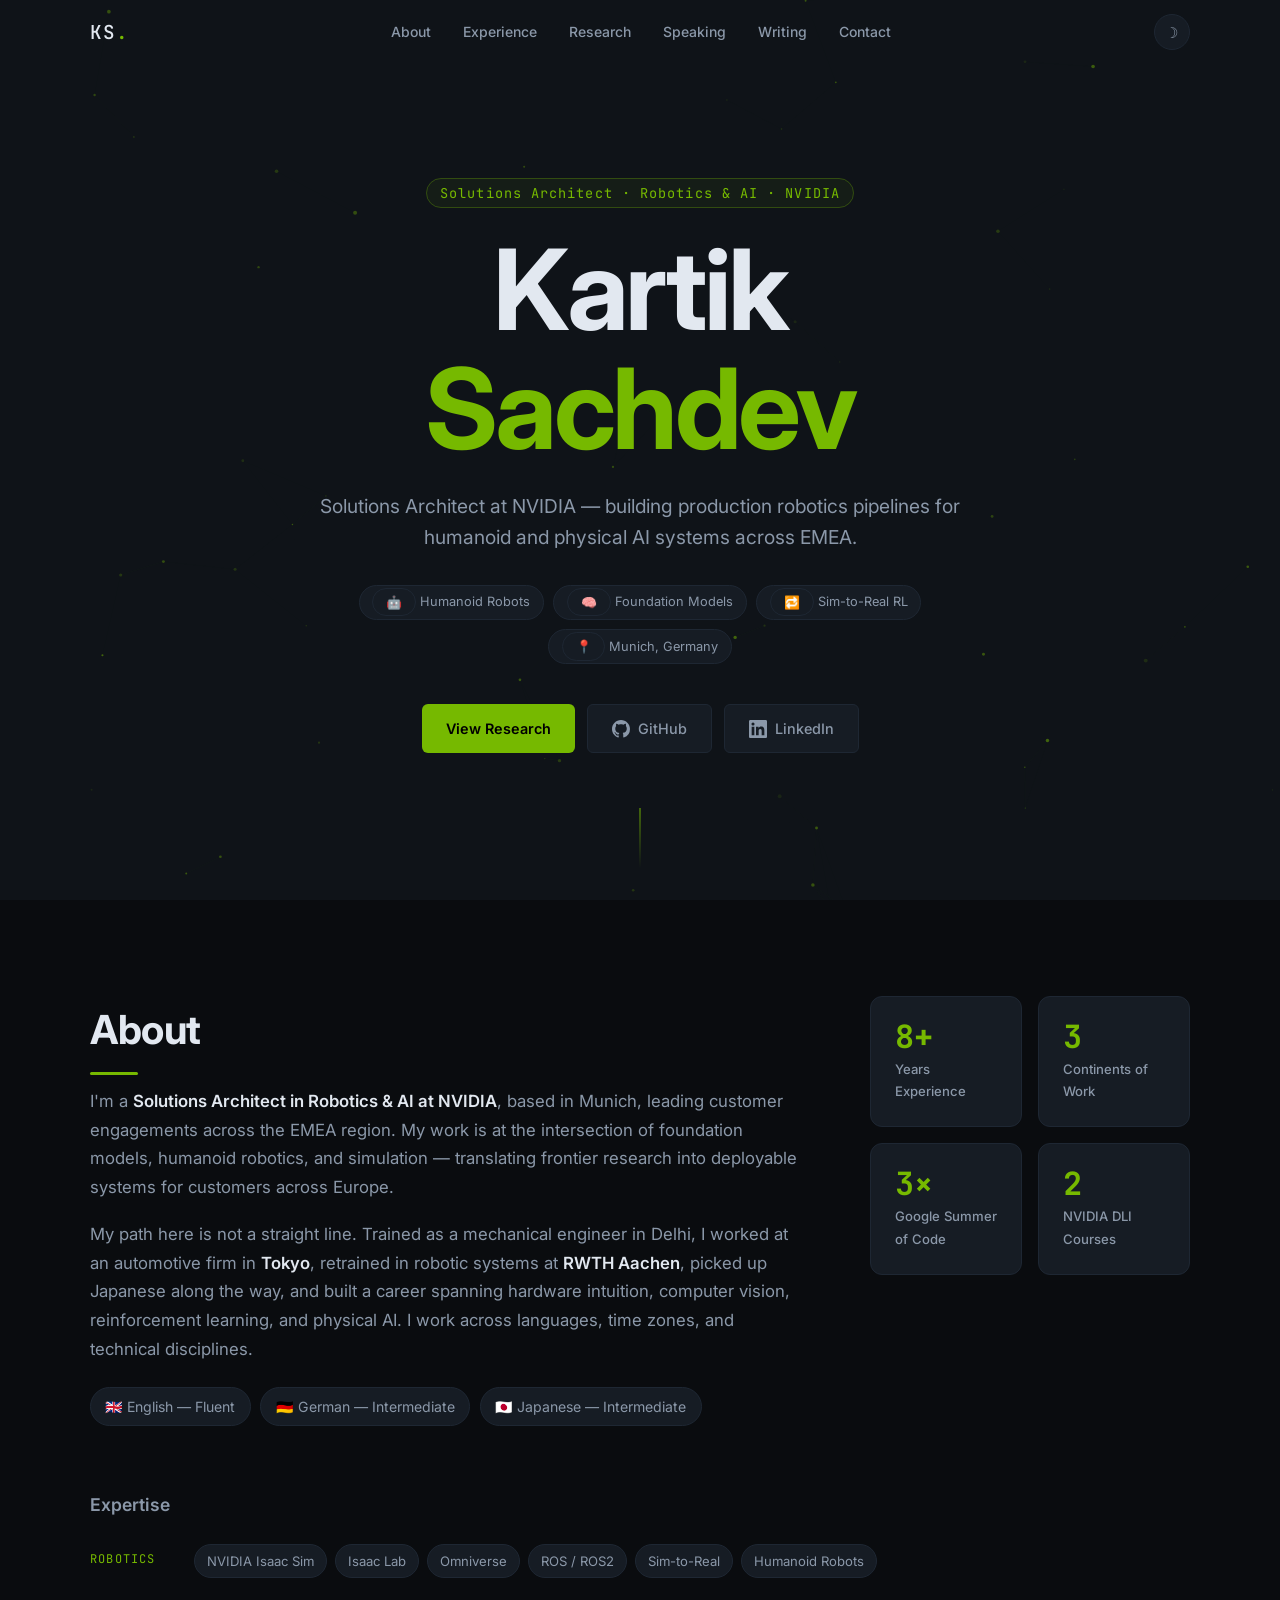
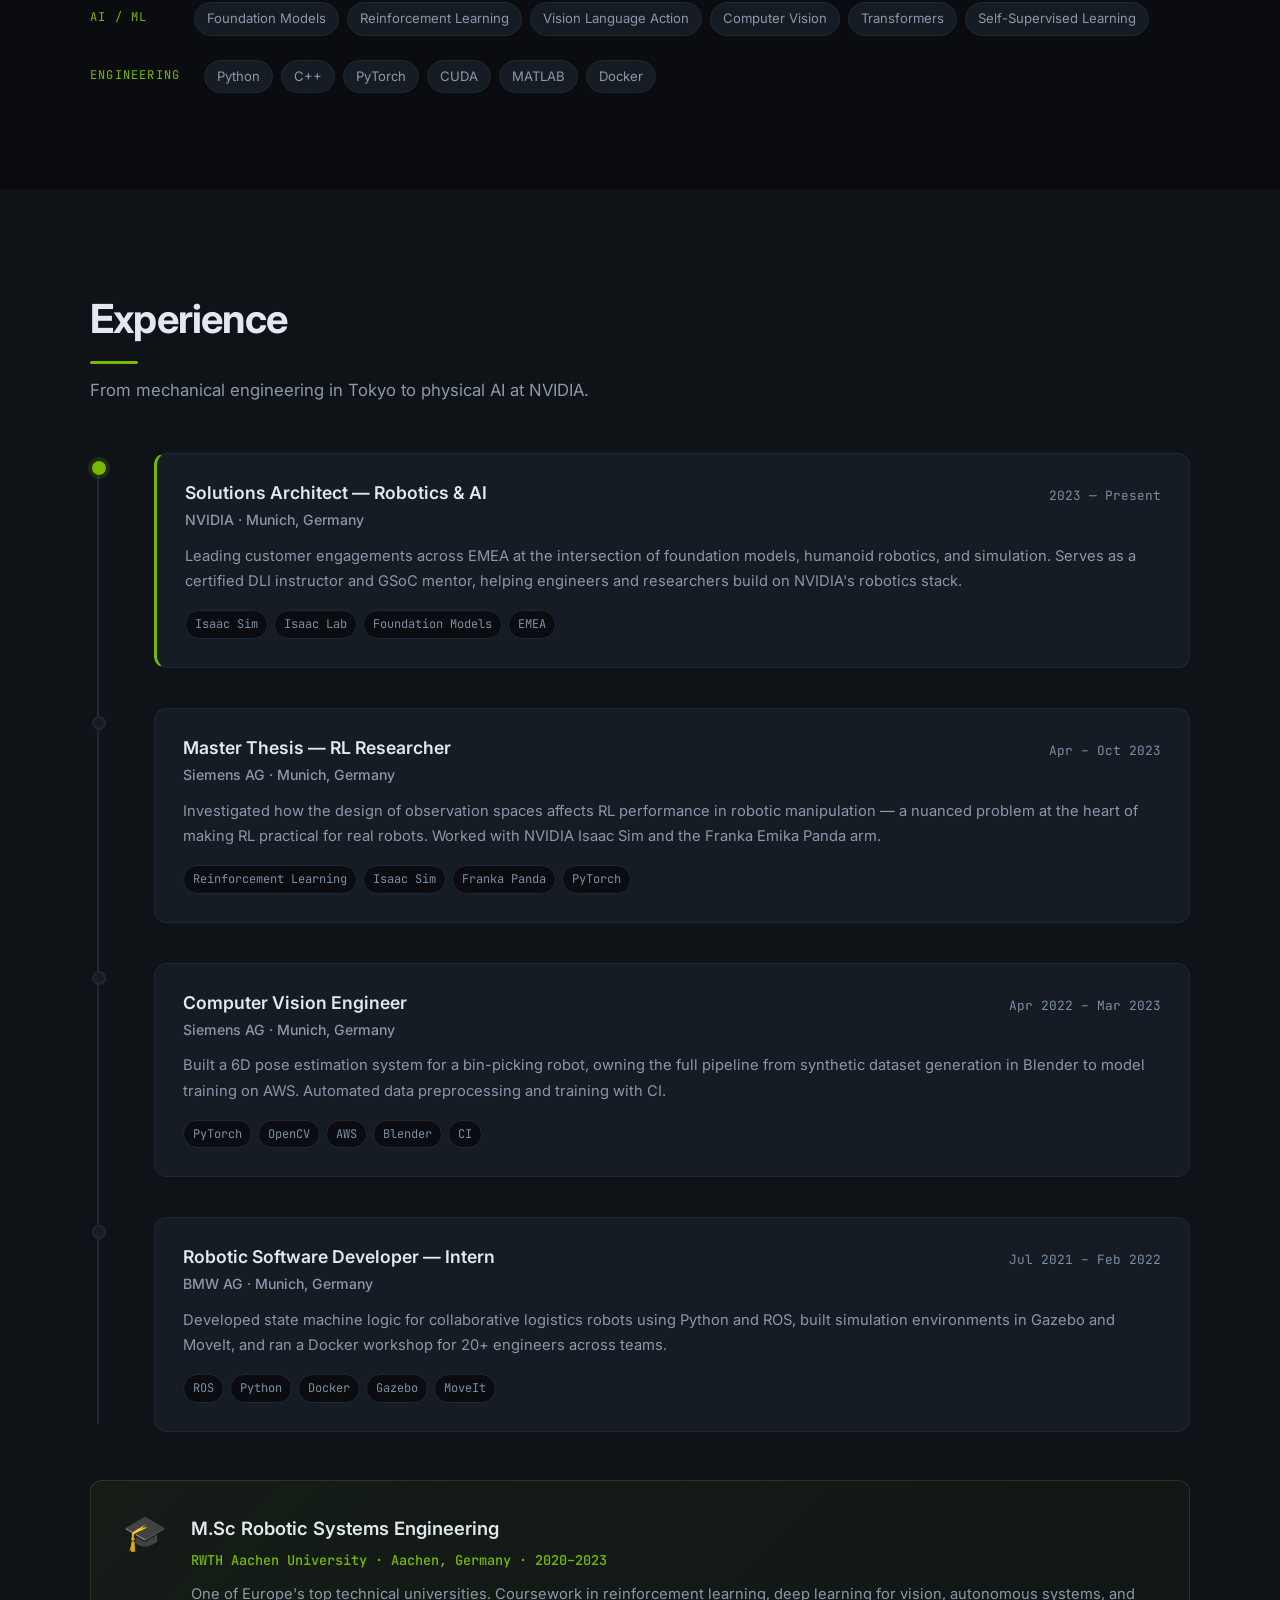
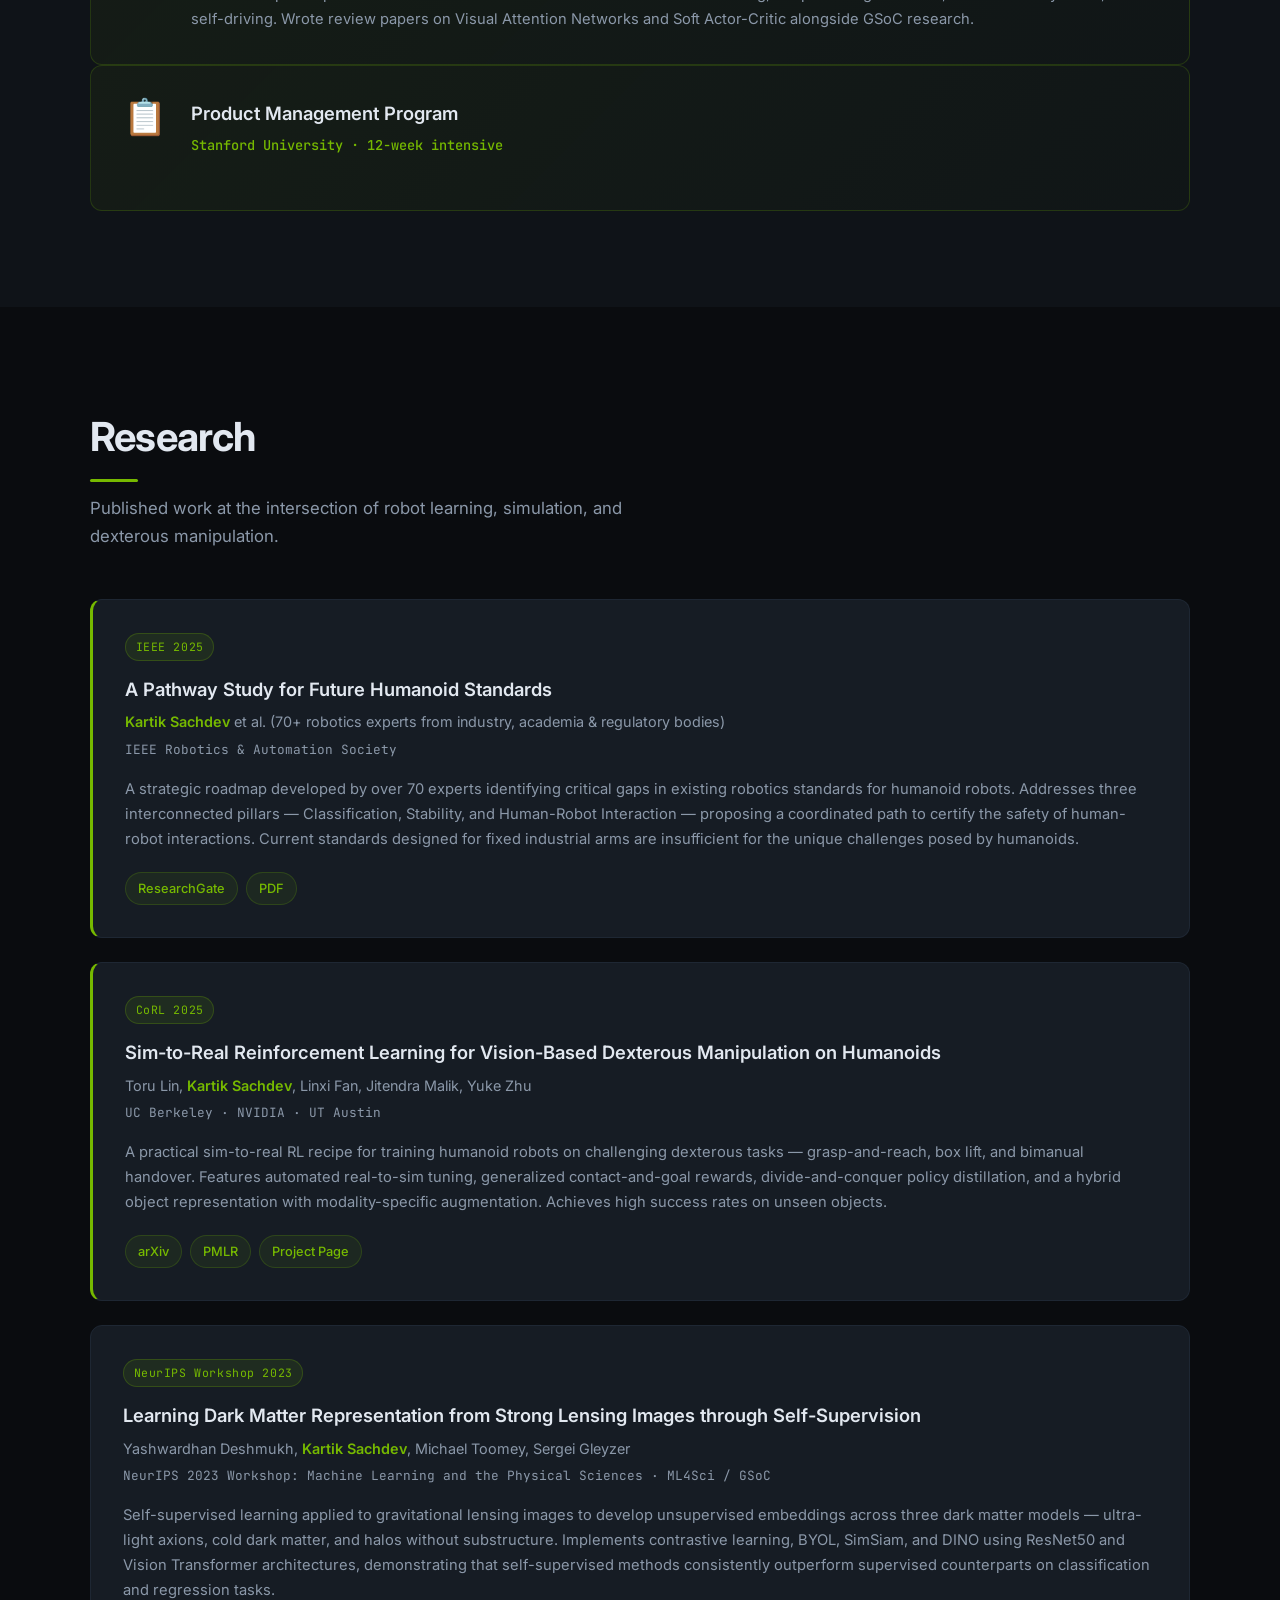
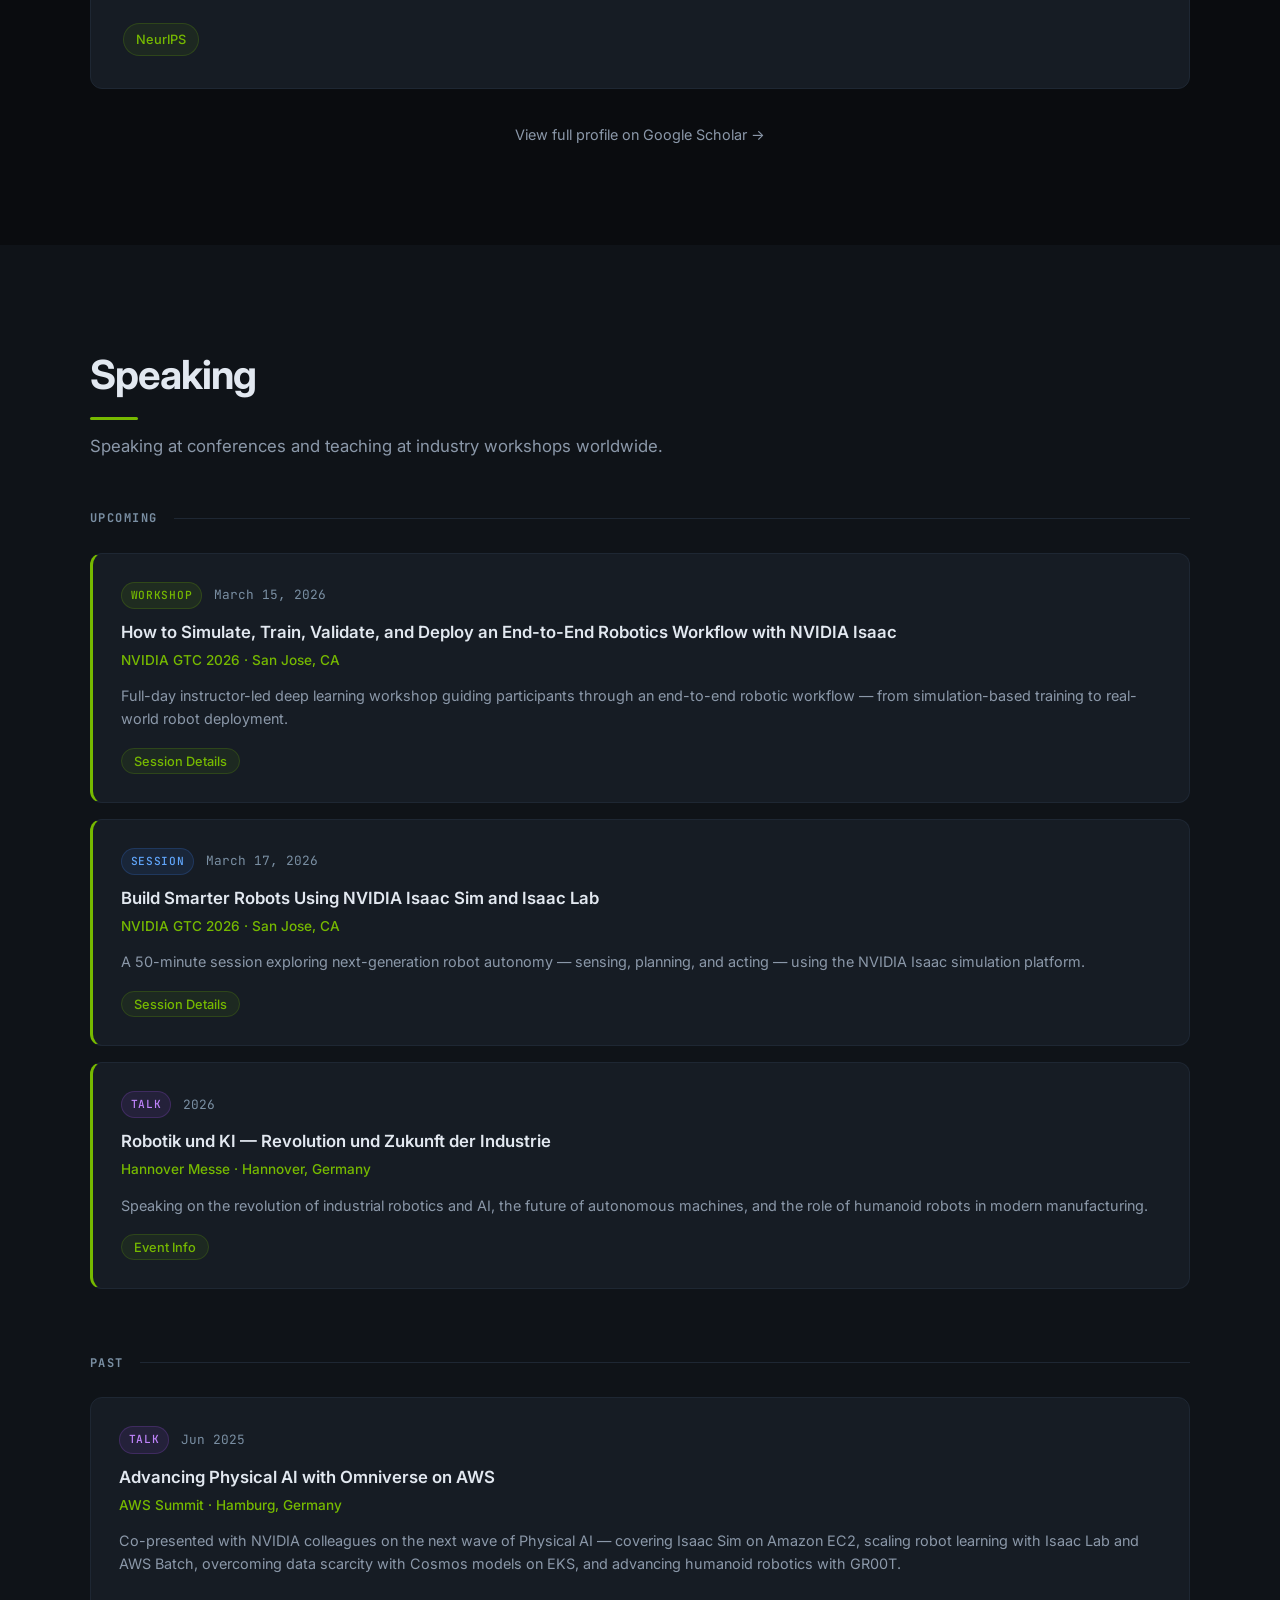
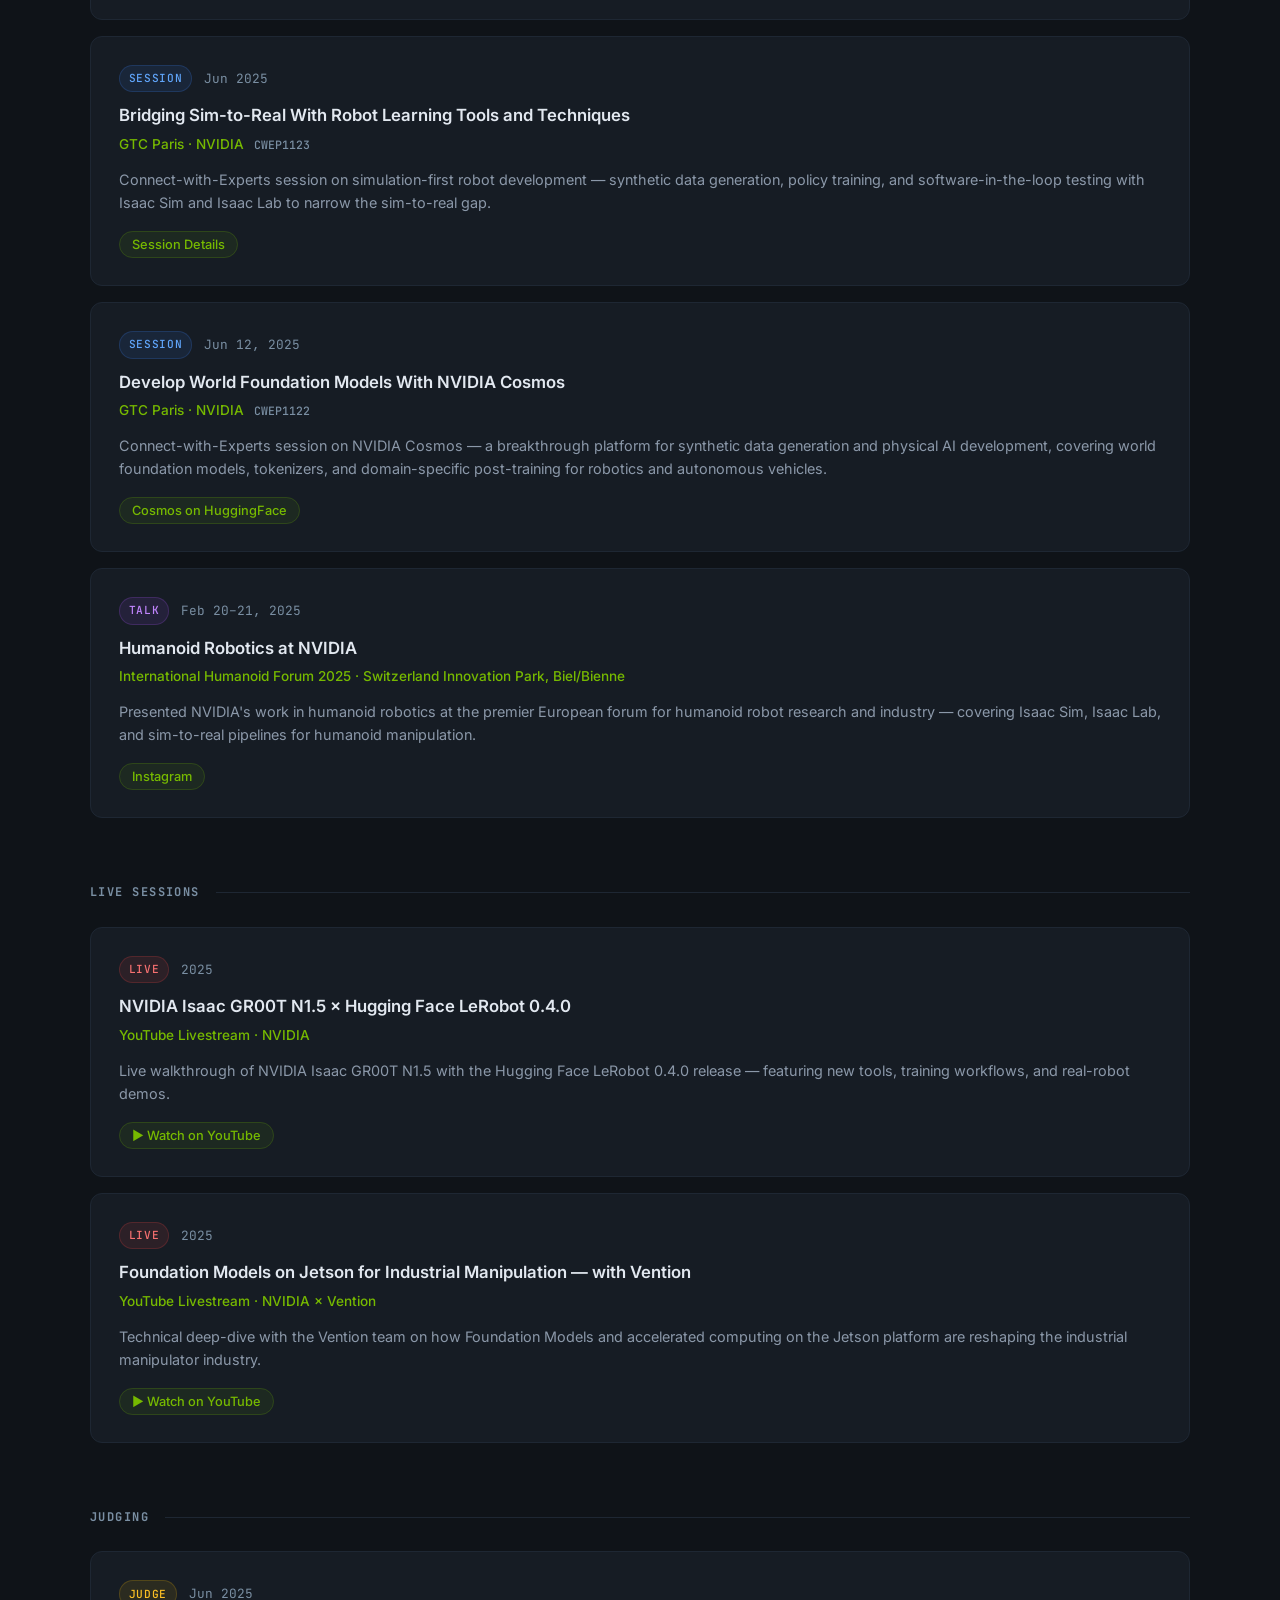
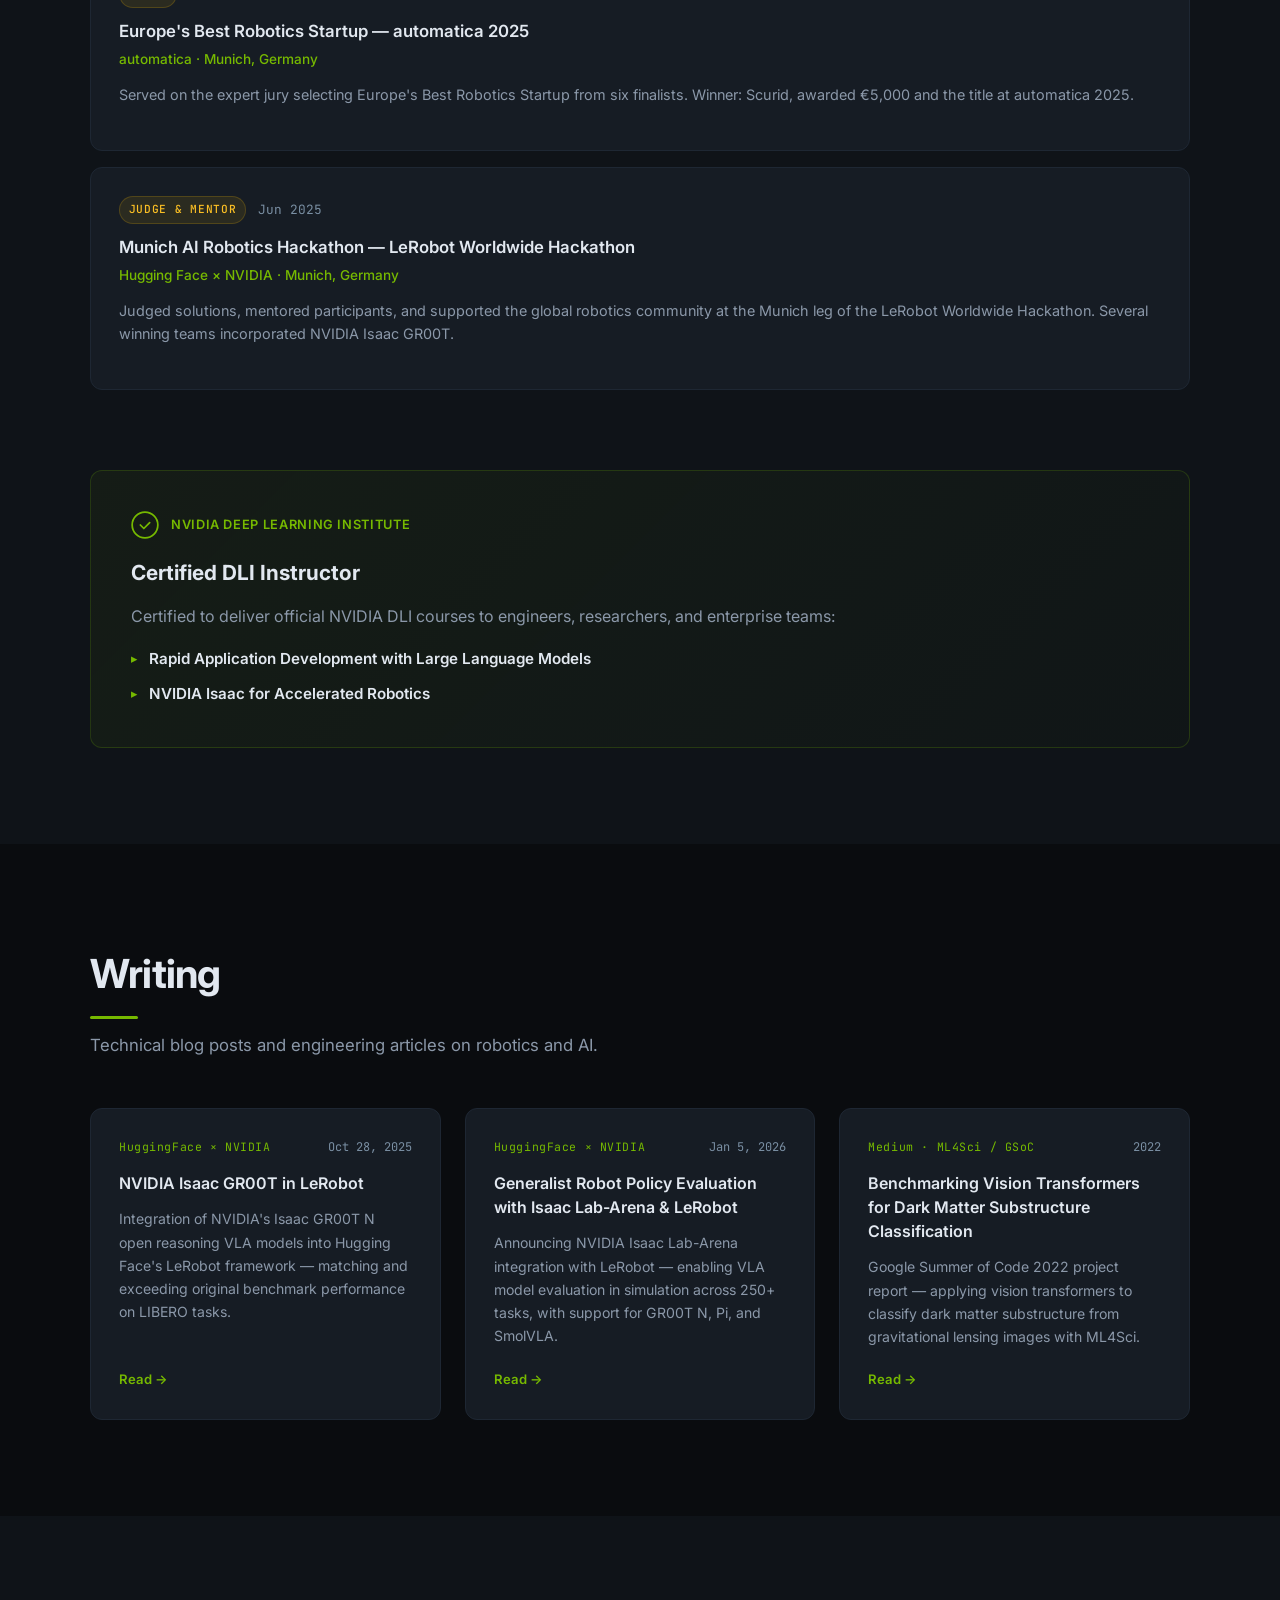
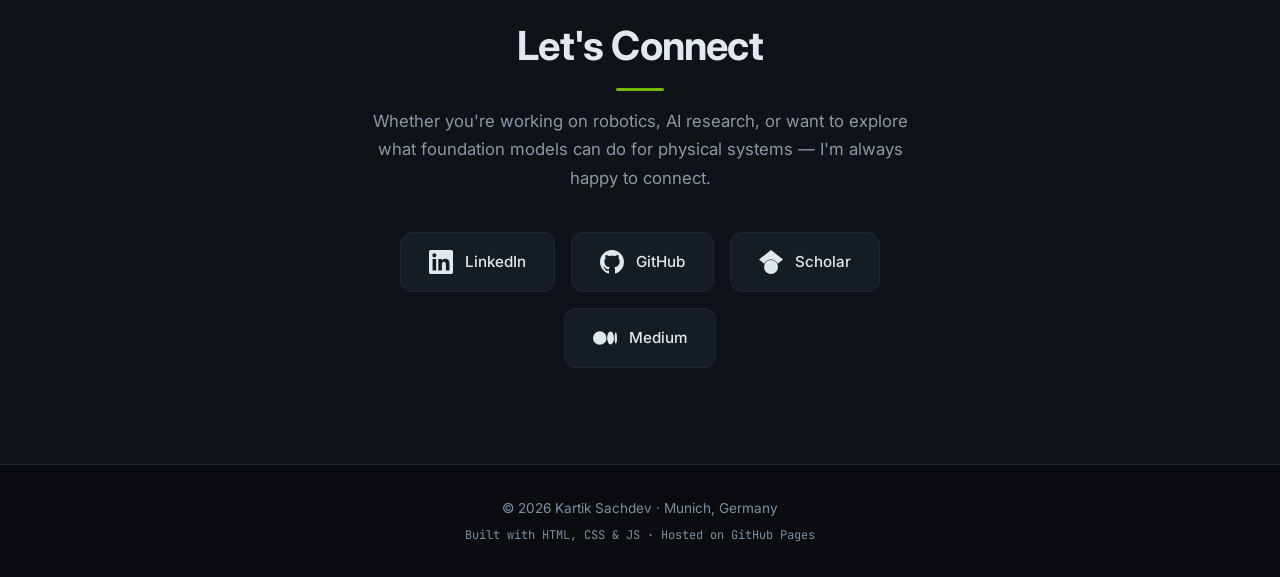
==== commit 83bc6f7e: "fix all UI audit issues: contrast, a11y, motion, layout, consistency" ====
--- a/index.html
+++ b/index.html
@@ -80,7 +80,7 @@
 
         <li><a href="#contact">Contact</a></li>
       </ul>
-      <button class="theme-toggle" aria-label="toggle theme"><span class="theme-icon">☽</span></button>
+      <button class="theme-toggle" aria-label="toggle theme"><span class="theme-icon" aria-hidden="true">☽</span></button>
       <button class="nav-toggle" aria-label="toggle menu">
         <span></span><span></span><span></span>
       </button>
@@ -94,13 +94,13 @@
     </div>
     <div class="hero-content">
       <p class="hero-eyebrow"><span class="tag">Solutions Architect · Robotics &amp; AI · NVIDIA</span></p>
-      <h1>Kartik<br /><span class="accent">Sachdev</span></h1>
+      <h1>Kartik<span class="accent">Sachdev</span></h1>
       <p class="hero-sub">Solutions Architect at NVIDIA — building production robotics pipelines for humanoid and physical AI systems across EMEA.</p>
       <div class="hero-chips">
-        <span>🤖 Humanoid Robots</span>
-        <span>🧠 Foundation Models</span>
-        <span>🔁 Sim-to-Real RL</span>
-        <span>📍 Munich, Germany</span>
+        <span><span aria-hidden="true">🤖</span> Humanoid Robots</span>
+        <span><span aria-hidden="true">🧠</span> Foundation Models</span>
+        <span><span aria-hidden="true">🔁</span> Sim-to-Real RL</span>
+        <span><span aria-hidden="true">📍</span> Munich, Germany</span>
       </div>
       <div class="hero-cta">
         <a href="#research" class="btn-primary">View Research</a>
@@ -330,7 +330,7 @@
   <!-- TALKS & WORKSHOPS -->
   <section id="talks">
     <div class="container">
-      <h2 class="section-title">Speaking &amp; Engagements</h2>
+      <h2 class="section-title">Speaking</h2>
       <p class="section-sub">Speaking at conferences and teaching at industry workshops worldwide.</p>
 
       <div class="talks-timeline">
@@ -444,8 +444,6 @@
             <a href="https://www.youtube.com/watch?v=y8ZW4GUvKmI&t" target="_blank" rel="noopener" class="pill-link">▶ Watch on YouTube</a>
           </div>
         </div>
-
-      </div>
 
         <div class="talk-group">
           <h3 class="talk-group-label">Judging</h3>
--- a/assets/css/base.css
+++ b/assets/css/base.css
@@ -10,7 +10,7 @@
   --accent2:   #5a8f00;
   --text:      #e2e8f0;
   --text2:     #8b98a9;
-  --text3:     #5a6a7a;
+  --text3:     #7a8fa3;
   --font:      'Inter', system-ui, sans-serif;
   --mono:      'JetBrains Mono', monospace;
   --radius:    12px;
@@ -30,7 +30,7 @@
   --accent2:   #3a6000;
   --text:      #111827;
   --text2:     #4b5563;
-  --text3:     #6b7280;
+  --text3:     #575f6b;
   --shadow:    0 4px 24px rgba(0,0,0,0.1);
   --glow:      0 0 40px rgba(90,143,0,0.12);
 }
@@ -68,7 +68,7 @@
 }
 .section-title::after {
   content: '';
-  display: block; width: 36px; height: 3px;
+  display: block; width: 48px; height: 3px;
   background: var(--accent); margin-top: 0.5rem;
   border-radius: 2px;
 }
--- a/assets/css/nav.css
+++ b/assets/css/nav.css
@@ -35,7 +35,7 @@
   transition: color var(--transition);
 }
 .nav-links a:hover { color: var(--text); }
-.nav-links a.active { color: var(--text); }
+.nav-links a.active { color: var(--accent); }
 /* ─── THEME TOGGLE ──────────────────────────────────────── */
 .theme-toggle {
   background: var(--bg3); border: 1px solid var(--border);
--- a/assets/css/hero.css
+++ b/assets/css/hero.css
@@ -33,7 +33,8 @@
   letter-spacing: -0.03em;
   margin-bottom: 1.5rem;
 }
-#hero h1 .accent { color: var(--accent); }
+#hero h1 .accent { color: var(--accent); display: block; }
+[data-theme="light"] .tag { background: rgba(74,120,0,0.08); border-color: rgba(74,120,0,0.4); }
 .hero-sub {
   font-size: 1.2rem;
   color: var(--text2);
--- a/assets/css/about.css
+++ b/assets/css/about.css
@@ -37,7 +37,7 @@
   line-height: 1;
 }
 .stat-label {
-  font-size: 0.8rem; color: var(--text2); font-weight: 500;
+  font-size: 0.82rem; color: var(--text2); font-weight: 500;
 }
 .skills-section h3 {
   font-size: 1.1rem; font-weight: 600;
--- a/assets/css/experience.css
+++ b/assets/css/experience.css
@@ -65,7 +65,7 @@
   font-size: 0.88rem; color: var(--text2); font-weight: 500;
 }
 .exp-date {
-  font-family: var(--mono); font-size: 0.78rem;
+  font-family: var(--mono); font-size: 0.8rem;
   color: var(--text3); white-space: nowrap;
   padding-top: 0.2rem;
 }
@@ -99,6 +99,7 @@
 .edu-icon {
   font-size: 2.2rem; line-height: 1; flex-shrink: 0; margin-top: 0.1rem;
 }
+.edu-content { min-height: 80px; }
 .edu-content h3 {
   font-size: 1.15rem; font-weight: 600; margin-bottom: 0.3rem;
 }
--- a/assets/css/research.css
+++ b/assets/css/research.css
@@ -28,7 +28,7 @@
 }
 .paper-authors strong { color: var(--accent); }
 .paper-affil {
-  font-size: 0.8rem; color: var(--text3);
+  font-size: 0.8rem; color: var(--text2);
   font-family: var(--mono); margin-bottom: 1rem;
 }
 .paper-abstract {
--- a/assets/css/talks.css
+++ b/assets/css/talks.css
@@ -32,6 +32,12 @@
 .talk-type.judge  { background: rgba(234,179,8,0.1);  color: #fbbf24; border: 1px solid rgba(234,179,8,0.2); }
 .talk-id { font-family: var(--mono); font-size: 0.72rem; color: var(--text3); margin-left: 0.4rem; }
 .talk-type.talk { background: rgba(168,85,247,0.1); color: #c084fc; border: 1px solid rgba(168,85,247,0.2); }
+
+/* ─── LIGHT MODE badge colour overrides ─────────────────── */
+[data-theme="light"] .talk-type.session { color: #1d4ed8; background: rgba(29,78,216,0.08);  border-color: rgba(29,78,216,0.25); }
+[data-theme="light"] .talk-type.demo    { color: #b91c1c; background: rgba(185,28,28,0.08);  border-color: rgba(185,28,28,0.25); }
+[data-theme="light"] .talk-type.judge   { color: #92400e; background: rgba(146,64,14,0.08);  border-color: rgba(146,64,14,0.25); }
+[data-theme="light"] .talk-type.talk    { color: #7c3aed; background: rgba(124,58,237,0.08); border-color: rgba(124,58,237,0.25); }
 .talk-date {
   font-size: 0.8rem; color: var(--text3); font-family: var(--mono);
 }
--- a/assets/css/animations.css
+++ b/assets/css/animations.css
@@ -4,6 +4,9 @@
   transition: opacity 0.6s ease, transform 0.6s ease;
 }
 .reveal.visible { opacity: 1; transform: translateY(0); }
+@media (prefers-reduced-motion: reduce) {
+  .reveal { opacity: 1; transform: none; transition: none; }
+}
 
 /* ─── FOOTER ───────────────────────────────────────────── */
 footer {
